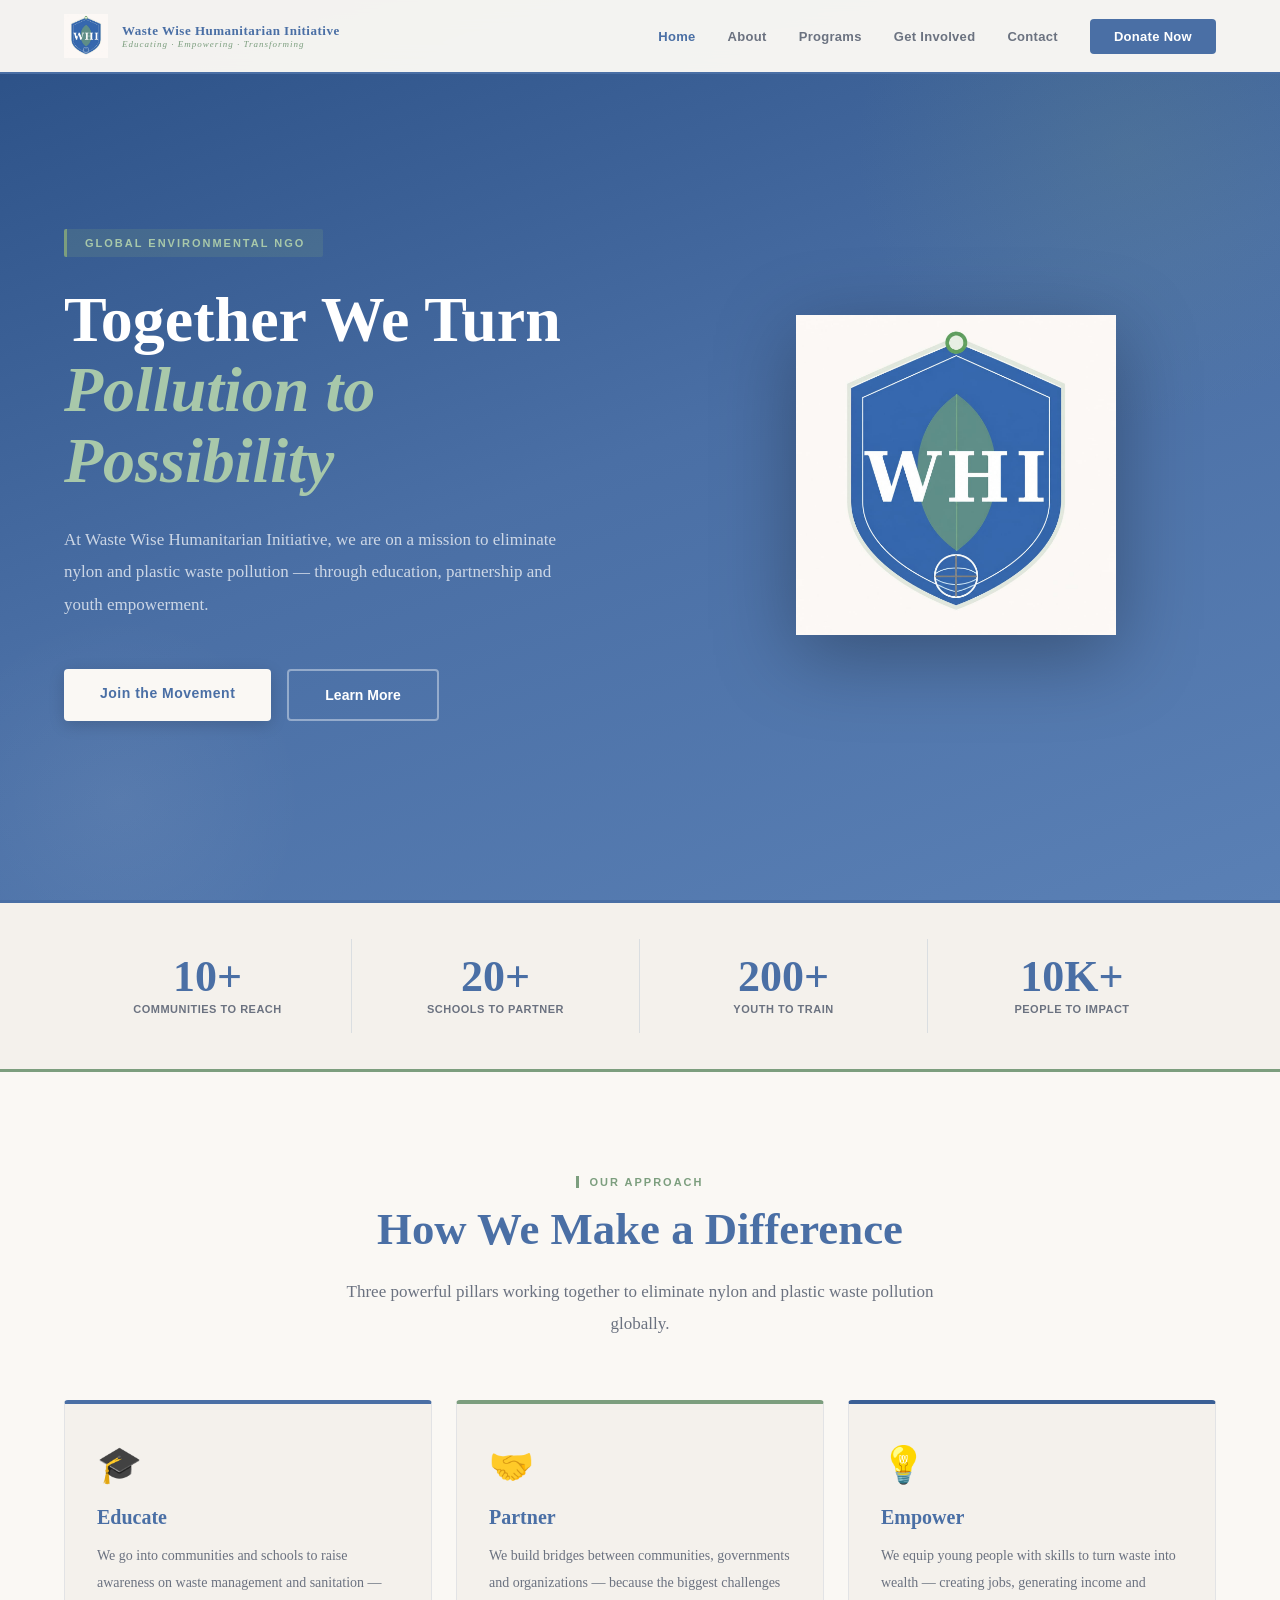
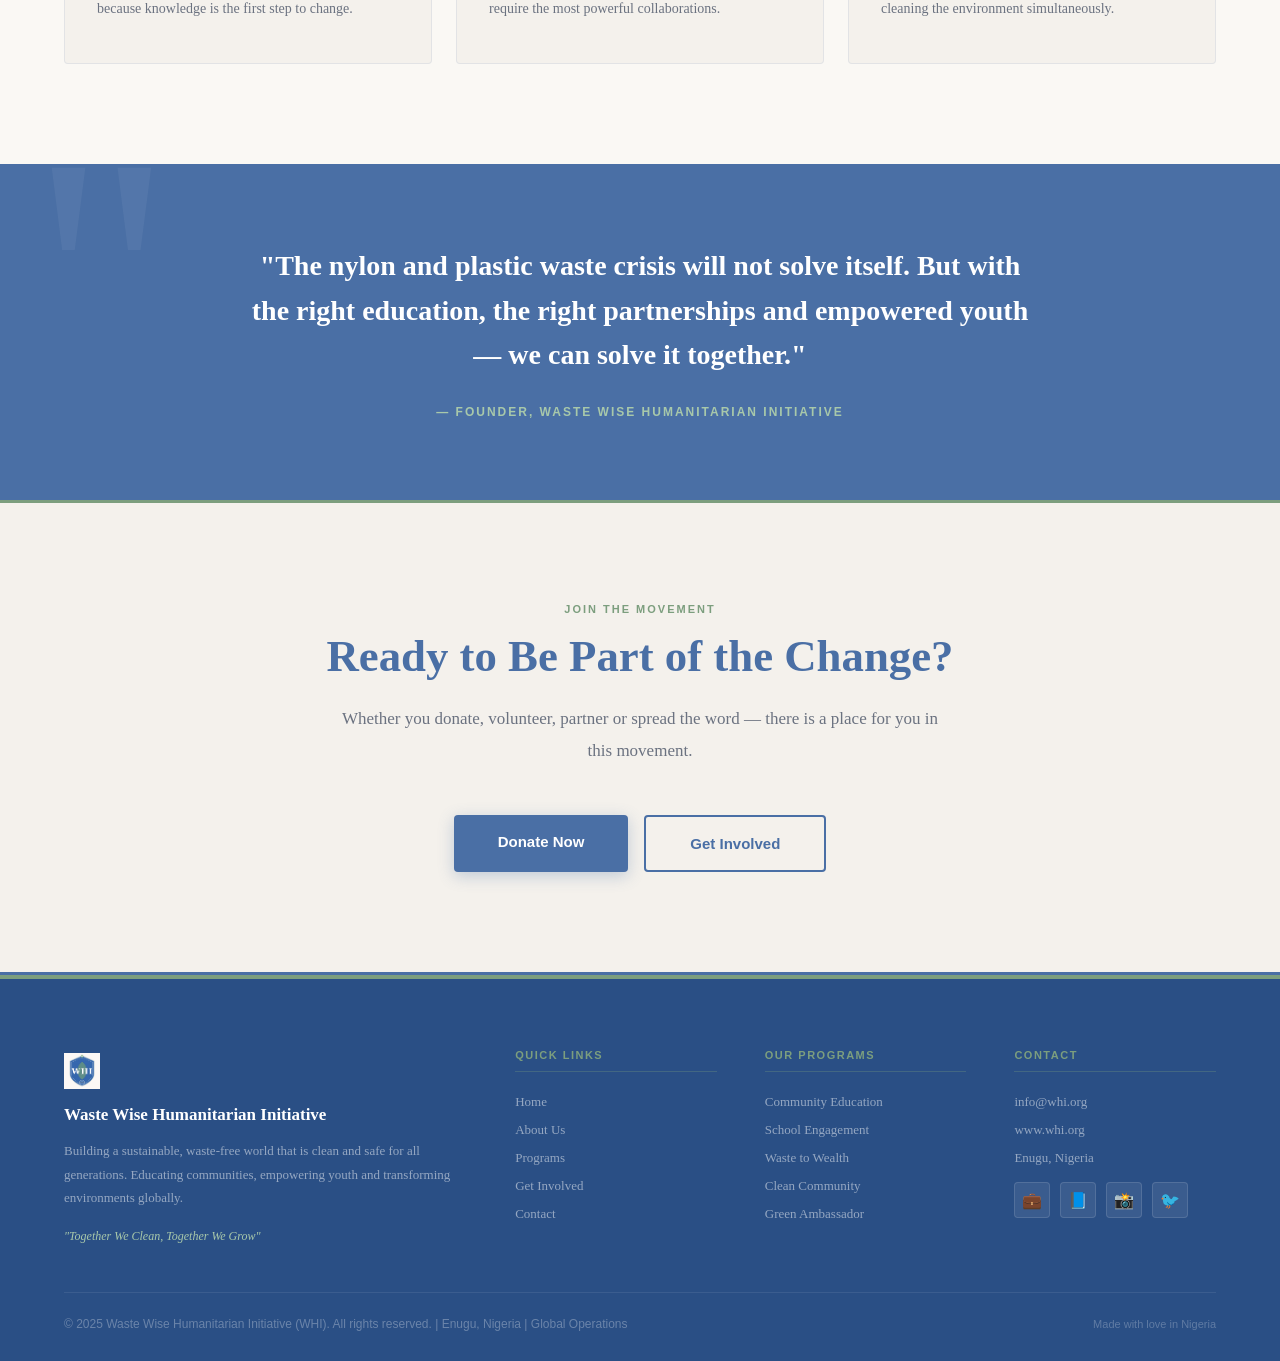
==== index.html @ f002d13f "first commit" ====
<!DOCTYPE html>
<html lang="en">
<head>
  <meta charset="UTF-8"/>
  <meta name="viewport" content="width=device-width, initial-scale=1.0"/>
  <meta name="description" content="Waste Wise Humanitarian Initiative (WHI) — Educating, empowering and transforming communities to eliminate nylon and plastic waste pollution globally."/>
  <title>Waste Wise Humanitarian Initiative (WHI)</title>
  <link rel="stylesheet" href="css/styles.css"/>
</head>
<body>

<!-- NAVIGATION -->
<nav>
  <a href="#" class="nav-logo" data-page="home">
    <img src="assets/images/logo.jpeg" alt="WHI Logo"/>
    <div class="nav-logo-text">
      <span class="nav-logo-name">Waste Wise Humanitarian Initiative</span>
      <span class="nav-logo-motto">Educating · Empowering · Transforming</span>
    </div>
  </a>

  <button class="nav-toggle" aria-label="Toggle navigation menu">
    <span></span>
    <span></span>
    <span></span>
  </button>

  <ul class="nav-links">
    <li><a href="#" data-page="home" class="active">Home</a></li>
    <li><a href="#" data-page="about">About</a></li>
    <li><a href="#" data-page="programs">Programs</a></li>
    <li><a href="#" data-page="get-involved">Get Involved</a></li>
    <li><a href="#" data-page="contact">Contact</a></li>
    <li><a href="#" data-page="donate" class="nav-donate">Donate Now</a></li>
  </ul>
</nav>

<!-- HOME -->
<div id="home" class="page-section active">

  <section class="hero">
    <div class="hero-content">
      <div class="hero-tag">Global Environmental NGO</div>
      <h1>Together We Turn <em>Pollution to Possibility</em></h1>
      <p class="hero-sub">At Waste Wise Humanitarian Initiative, we are on a mission to eliminate nylon and plastic waste pollution — through education, partnership and youth empowerment.</p>
      <div class="hero-buttons">
        <a href="#" class="btn-primary" data-page="get-involved">Join the Movement</a>
        <a href="#" class="btn-outline" data-page="about">Learn More</a>
      </div>
    </div>

    <div class="hero-visual">
      <img src="assets/images/logo.jpeg" alt="WHI Shield Logo" class="hero-logo"/>
    </div>
  </section>

  <div class="stats-strip">
    <div class="stat-item fade-in">
      <span class="stat-num" data-target="10" data-suffix="+">0+</span>
      <span class="stat-label">Communities to Reach</span>
    </div>
    <div class="stat-item fade-in">
      <span class="stat-num" data-target="20" data-suffix="+">0+</span>
      <span class="stat-label">Schools to Partner</span>
    </div>
    <div class="stat-item fade-in">
      <span class="stat-num" data-target="200" data-suffix="+">0+</span>
      <span class="stat-label">Youth to Train</span>
    </div>
    <div class="stat-item fade-in">
      <span class="stat-num" data-target="10" data-suffix="K+">0K+</span>
      <span class="stat-label">People to Impact</span>
    </div>
  </div>

  <section class="section section-warm">
    <div class="section-header">
      <span class="section-tag">Our Approach</span>
      <h2 class="section-title">How We Make a Difference</h2>
      <p class="section-sub center">Three powerful pillars working together to eliminate nylon and plastic waste pollution globally.</p>
    </div>
    <div class="pillars-grid">
      <div class="pillar-card fade-in">
        <span class="pillar-icon">🎓</span>
        <div class="pillar-title">Educate</div>
        <p class="pillar-desc">We go into communities and schools to raise awareness on waste management and sanitation — because knowledge is the first step to change.</p>
      </div>
      <div class="pillar-card fade-in">
        <span class="pillar-icon">🤝</span>
        <div class="pillar-title">Partner</div>
        <p class="pillar-desc">We build bridges between communities, governments and organizations — because the biggest challenges require the most powerful collaborations.</p>
      </div>
      <div class="pillar-card fade-in">
        <span class="pillar-icon">💡</span>
        <div class="pillar-title">Empower</div>
        <p class="pillar-desc">We equip young people with skills to turn waste into wealth — creating jobs, generating income and cleaning the environment simultaneously.</p>
      </div>
    </div>
  </section>

  <div class="quote-section">
    <p class="quote-text">"The nylon and plastic waste crisis will not solve itself. But with the right education, the right partnerships and empowered youth — we can solve it together."</p>
    <span class="quote-author">— Founder, Waste Wise Humanitarian Initiative</span>
  </div>

  <div class="cta-section">
    <span class="section-tag" style="display:block; text-align:center; border:none; padding:0; margin-bottom:16px;">Join the Movement</span>
    <h2 class="section-title" style="text-align:center; margin-bottom:20px;">Ready to Be Part of the Change?</h2>
    <p class="section-sub center" style="margin-bottom:48px;">Whether you donate, volunteer, partner or spread the word — there is a place for you in this movement.</p>
    <div class="cta-buttons">
      <a href="#" class="btn-cta-primary" data-page="donate">Donate Now</a>
      <a href="#" class="btn-cta-outline" data-page="get-involved">Get Involved</a>
    </div>
  </div>
</div>

<!-- ABOUT -->
<div id="about" class="page-section">
  <div class="inner-hero">
    <span class="section-tag light">Who We Are</span>
    <h1>We Are WHI —<br><span>On a Mission</span></h1>
    <p>Born in Enugu, Nigeria with a global vision — we exist to turn the tide on nylon and plastic waste pollution, one community at a time.</p>
  </div>

  <section class="section section-warm">
    <div class="about-grid">
      <div>
        <span class="section-tag">Our Story</span>
        <h2 class="section-title" style="font-size:clamp(26px,3vw,38px);">How It All Began</h2>
        <p class="about-text">We looked around and saw a crisis hiding in plain sight — nylon bags in gutters, plastic bottles in rivers, waste choking communities that deserved better.</p>
        <p class="about-text">We asked ourselves: <em>What if we stopped waiting for someone else to fix this?</em></p>
        <p class="about-text">And so WHI was born — with one belief: <strong>Pollution is not the end of the story. It is the beginning of possibility.</strong></p>
      </div>
      <div>
        <div class="about-image fade-in">
          <img src="assets/images/branding.jpeg" alt="WHI branding — Pollution to Possibility"/>
        </div>
      </div>
    </div>
  </section>

  <section class="section section-mid">
    <div class="about-grid">
      <div>
        <div class="about-card fade-in">
          <h3>Our Vision</h3>
          <p>"Building a sustainable, waste-free world that is clean and safe for all generations, in alignment with the global green initiative."</p>
        </div>
        <div class="about-card blue fade-in">
          <h3>Our Mission</h3>
          <p>"To partner with governments, organizations, schools and communities in waste management; to educate society on the importance of sanitation; and to empower youths through the waste-to-wealth initiative for a better tomorrow."</p>
        </div>
      </div>
      <div>
        <span class="section-tag">Our Objectives</span>
        <h2 class="section-title" style="font-size:clamp(26px,3vw,38px); margin-bottom:32px;">What We Aim to Achieve</h2>
        <ol class="objectives-list">
          <li class="fade-in">
            <span class="objective-num">1</span>
            <span class="objective-text"><strong>To raise awareness</strong> on the dangers of nylon and plastic waste pollution globally.</span>
          </li>
          <li class="fade-in">
            <span class="objective-num sage">2</span>
            <span class="objective-text"><strong>To educate communities, schools and organizations</strong> on proper waste management and improved sanitation practices.</span>
          </li>
          <li class="fade-in">
            <span class="objective-num">3</span>
            <span class="objective-text"><strong>To partner with governments and institutions</strong> in developing and implementing waste management policies.</span>
          </li>
          <li class="fade-in">
            <span class="objective-num sage">4</span>
            <span class="objective-text"><strong>To empower youth</strong> through waste-to-wealth initiatives that generate economic opportunities.</span>
          </li>
          <li class="fade-in">
            <span class="objective-num">5</span>
            <span class="objective-text"><strong>To promote a culture of environmental responsibility</strong> across all demographics.</span>
          </li>
          <li class="fade-in">
            <span class="objective-num sage">6</span>
            <span class="objective-text"><strong>To contribute to the United Nations SDGs</strong>, particularly SDG 11 (Sustainable Cities) and SDG 13 (Climate Action).</span>
          </li>
        </ol>
      </div>
    </div>
  </section>

  <section class="section section-warm">
    <div class="section-header">
      <span class="section-tag">Our Values</span>
      <h2 class="section-title">What We Stand For</h2>
    </div>
    <div class="values-grid">
      <div class="value-card fade-in"><span class="value-icon">❤️</span><div class="value-title">Integrity</div><div class="value-desc">We do what we say and say what we do — always.</div></div>
      <div class="value-card fade-in"><span class="value-icon">🌍</span><div class="value-title">Community</div><div class="value-desc">Every decision we make puts people first.</div></div>
      <div class="value-card fade-in"><span class="value-icon">💪</span><div class="value-title">Empowerment</div><div class="value-desc">We believe in the power of every individual to create change.</div></div>
      <div class="value-card fade-in"><span class="value-icon">💡</span><div class="value-title">Innovation</div><div class="value-desc">We find creative, sustainable solutions to complex problems.</div></div>
      <div class="value-card fade-in"><span class="value-icon">🤝</span><div class="value-title">Collaboration</div><div class="value-desc">We know that together, we go further.</div></div>
      <div class="value-card fade-in"><span class="value-icon">🌱</span><div class="value-title">Sustainability</div><div class="value-desc">Everything we do is built to last — for this generation and the next.</div></div>
    </div>
  </section>
</div>

<!-- PROGRAMS -->
<div id="programs" class="page-section">
  <div class="inner-hero">
    <span class="section-tag light">What We Do</span>
    <h1>Programs That<br><span>Create Real Change</span></h1>
    <p>Six programs designed to create lasting environmental change — meeting communities where they are and young people where they dream.</p>
  </div>

  <section class="section section-warm">
    <div class="programs-grid">
      <div class="program-card fade-in">
        <span class="program-icon">📢</span>
        <div class="program-title">Community Education &amp; Awareness</div>
        <p class="program-desc">We take waste management education directly into communities through workshops, seminars and outreach. When communities understand the problem, they become the solution.</p>
      </div>
      <div class="program-card fade-in">
        <span class="program-icon">🏫</span>
        <div class="program-title">School Engagement Program</div>
        <p class="program-desc">We bring environmental education into classrooms — making it interactive and inspiring for students of all ages. Today's students are tomorrow's environmental champions.</p>
      </div>
      <div class="program-card fade-in">
        <span class="program-icon">♻️</span>
        <div class="program-title">Waste-to-Wealth Initiative</div>
        <p class="program-desc">We train young people to convert nylon and plastic waste into sellable products — turning environmental pollution into economic empowerment and real jobs.</p>
      </div>
      <div class="program-card fade-in">
        <span class="program-icon">🧹</span>
        <div class="program-title">Clean Community Campaign</div>
        <p class="program-desc">Our hands-on clean-up exercises physically remove nylon and plastic waste from communities and waterways — inspiring pride and building unity.</p>
      </div>
      <div class="program-card fade-in">
        <span class="program-icon">🏛️</span>
        <div class="program-title">Government &amp; Institutional Partnership</div>
        <p class="program-desc">We engage governments and institutions to advocate for stronger waste management policies and collaborate on community-level environmental projects.</p>
      </div>
      <div class="program-card fade-in">
        <span class="program-icon">🌿</span>
        <div class="program-title">Green Ambassador Program</div>
        <p class="program-desc">We train passionate young people as environmental advocates in their communities — giving them the platform, tools and confidence to lead and inspire peers.</p>
      </div>
    </div>
  </section>

  <div class="cta-section">
    <span class="section-tag" style="display:block; text-align:center; border:none; padding:0; margin-bottom:16px;">Partner With Us</span>
    <h2 class="section-title" style="text-align:center; margin-bottom:20px;">Want to Be Part of Our Programs?</h2>
    <p class="section-sub center" style="margin-bottom:48px;">Whether you are a school, government, organization or individual — we want to hear from you.</p>
    <div class="cta-buttons">
      <a href="#" class="btn-cta-primary" data-page="contact">Contact Us Now</a>
      <a href="#" class="btn-cta-outline" data-page="get-involved">Get Involved</a>
    </div>
  </div>
</div>

<!-- GET INVOLVED -->
<div id="get-involved" class="page-section">
  <div class="inner-hero">
    <span class="section-tag light">Take Action</span>
    <h1>There Is a Place<br><span>For You Here</span></h1>
    <p>You don't have to be an environmental expert to make a difference. You just have to care — and act.</p>
  </div>

  <section class="section section-warm">
    <div class="section-header">
      <span class="section-tag">How to Help</span>
      <h2 class="section-title">Four Ways to Make an Impact</h2>
    </div>
    <div class="involved-grid">
      <div class="involved-card fade-in">
        <span class="involved-icon">💰</span>
        <div class="involved-title">Donate</div>
        <p class="involved-desc">Your financial contribution goes directly into educating communities, empowering youth and cleaning environments. Every contribution counts.</p>
        <a href="#" class="btn-sm btn-blue" data-page="donate">Donate Now</a>
      </div>
      <div class="involved-card fade-in">
        <span class="involved-icon">🤝</span>
        <div class="involved-title">Partner</div>
        <p class="involved-desc">Are you a government agency, corporate organization or foundation? Let's build something powerful together for maximum impact.</p>
        <a href="#" class="btn-sm btn-sage" data-page="contact">Become a Partner</a>
      </div>
      <div class="involved-card fade-in">
        <span class="involved-icon">🙋</span>
        <div class="involved-title">Volunteer</div>
        <p class="involved-desc">Do you have skills, time or passion to give? Join our growing team of volunteers and help us deliver programs that change lives.</p>
        <a href="#" class="btn-sm btn-blue" data-page="contact">Volunteer With Us</a>
      </div>
      <div class="involved-card fade-in">
        <span class="involved-icon">📢</span>
        <div class="involved-title">Spread the Word</div>
        <p class="involved-desc">Follow us on social media. Share our content. Tell your friends. The most powerful thing you can do is amplify the message.</p>
        <a href="#" class="btn-sm btn-outline-blue">Follow Us</a>
      </div>
    </div>
  </section>
</div>

<!-- DONATE -->
<div id="donate" class="page-section">
  <div class="inner-hero">
    <span class="section-tag light">Give Today</span>
    <h1>Your Gift Changes<br><span>Lives and a Planet</span></h1>
    <p>Every contribution to WHI goes directly into the hands and hearts of communities that need it most. You give. We act. Lives change.</p>
  </div>

  <section class="section section-warm">
    <div class="section-header">
      <span class="section-tag">Your Impact</span>
      <h2 class="section-title">What Your Donation Does</h2>
    </div>
    <div class="donate-grid">
      <div class="donate-card fade-in">
        <span class="donate-amount">$10</span>
        <p class="donate-impact">Provides sanitation education materials for one family</p>
      </div>
      <div class="donate-card fade-in">
        <span class="donate-amount">$50</span>
        <p class="donate-impact">Sponsors one youth for our waste-to-wealth training</p>
      </div>
      <div class="donate-card selected fade-in">
        <span class="donate-amount">$100</span>
        <p class="donate-impact">Funds a community workshop for 20 people</p>
      </div>
      <div class="donate-card fade-in">
        <span class="donate-amount">$500</span>
        <p class="donate-impact">Supports a full school engagement program</p>
      </div>
    </div>

    <div class="donate-custom">
      <label for="custom-amount">Or enter a custom amount ($)</label>
      <input type="number" id="custom-amount" min="1" placeholder="100" value="100"/>
    </div>

    <p class="donate-note">No amount is too small. When you give to WHI, you are investing in cleaner communities, empowered youth and a sustainable future for all generations.</p>

    <div style="text-align:center;">
      <button class="btn-cta-primary" style="font-size:15px; padding:18px 48px;">Donate Now — Every Contribution Counts</button>
    </div>
  </section>
</div>

<!-- CONTACT -->
<div id="contact" class="page-section">
  <div class="inner-hero">
    <span class="section-tag light">Reach Out</span>
    <h1>Let's Talk —<br><span>We're Ready</span></h1>
    <p>Whether you have a question, a partnership proposal, a media inquiry or simply want to say hello — our team is ready.</p>
  </div>

  <section class="section section-warm">
    <div class="contact-grid">
      <div>
        <span class="section-tag">Contact Details</span>
        <h2 class="section-title" style="font-size:clamp(26px,3vw,38px); margin-bottom:40px;">Get In Touch</h2>

        <div class="contact-item">
          <div class="contact-icon">📍</div>
          <div class="contact-detail"><h4>Address</h4><p>Enugu, Nigeria | Global Operations</p></div>
        </div>
        <div class="contact-item">
          <div class="contact-icon">📧</div>
          <div class="contact-detail"><h4>Email</h4><p><a href="mailto:info@whi.org">info@whi.org</a></p></div>
        </div>
        <div class="contact-item">
          <div class="contact-icon">📞</div>
          <div class="contact-detail"><h4>Phone</h4><p>+234 XXX XXX XXXX</p></div>
        </div>
        <div class="contact-item">
          <div class="contact-icon">🌐</div>
          <div class="contact-detail"><h4>Website</h4><p><a href="https://www.whi.org">www.whi.org</a></p></div>
        </div>

        <h4 style="font-size:11px; font-weight:700; color:var(--sage); letter-spacing:1.5px; text-transform:uppercase; margin-bottom:14px; font-family:Arial,sans-serif;">Follow Us</h4>
        <div class="social-links">
          <a href="#" class="social-link" aria-label="LinkedIn">💼</a>
          <a href="#" class="social-link" aria-label="Facebook">📘</a>
          <a href="#" class="social-link" aria-label="Instagram">📸</a>
          <a href="#" class="social-link" aria-label="Twitter">🐦</a>
        </div>
      </div>

      <form class="contact-form" id="contact-form">
        <h3>Send Us a Message</h3>
        <div class="form-row">
          <div class="form-group">
            <label for="name">Full Name</label>
            <input type="text" id="name" name="name" placeholder="Your full name" required/>
          </div>
          <div class="form-group">
            <label for="email">Email Address</label>
            <input type="email" id="email" name="email" placeholder="your@email.com" required/>
          </div>
        </div>
        <div class="form-row">
          <div class="form-group">
            <label for="phone">Phone Number</label>
            <input type="tel" id="phone" name="phone" placeholder="+234..."/>
          </div>
          <div class="form-group">
            <label for="organization">Organization</label>
            <input type="text" id="organization" name="organization" placeholder="Optional"/>
          </div>
        </div>
        <div class="form-group">
          <label for="subject">Subject</label>
          <select id="subject" name="subject" required>
            <option value="">How can we help?</option>
            <option value="partnership">Partnership Inquiry</option>
            <option value="volunteer">Volunteer Application</option>
            <option value="donation">Donation Question</option>
            <option value="media">Media Inquiry</option>
            <option value="general">General Question</option>
          </select>
        </div>
        <div class="form-group">
          <label for="message">Message</label>
          <textarea id="message" name="message" placeholder="Tell us more..." required></textarea>
        </div>
        <button type="submit" class="btn-submit">Send Message</button>
        <div class="form-success">Thank you! Your message has been sent. We'll be in touch soon.</div>
      </form>
    </div>
  </section>
</div>

<!-- FOOTER -->
<footer>
  <div class="footer-grid">
    <div class="footer-brand">
      <img src="assets/images/logo.jpeg" alt="WHI Logo"/>
      <h3>Waste Wise Humanitarian Initiative</h3>
      <p>Building a sustainable, waste-free world that is clean and safe for all generations. Educating communities, empowering youth and transforming environments globally.</p>
      <span class="footer-tagline">"Together We Clean, Together We Grow"</span>
    </div>
    <div class="footer-col">
      <h4>Quick Links</h4>
      <ul>
        <li><a data-page="home">Home</a></li>
        <li><a data-page="about">About Us</a></li>
        <li><a data-page="programs">Programs</a></li>
        <li><a data-page="get-involved">Get Involved</a></li>
        <li><a data-page="contact">Contact</a></li>
      </ul>
    </div>
    <div class="footer-col">
      <h4>Our Programs</h4>
      <ul>
        <li><a data-page="programs">Community Education</a></li>
        <li><a data-page="programs">School Engagement</a></li>
        <li><a data-page="programs">Waste to Wealth</a></li>
        <li><a data-page="programs">Clean Community</a></li>
        <li><a data-page="programs">Green Ambassador</a></li>
      </ul>
    </div>
    <div class="footer-col">
      <h4>Contact</h4>
      <ul>
        <li><a href="mailto:info@whi.org">info@whi.org</a></li>
        <li><a href="https://www.whi.org">www.whi.org</a></li>
        <li><a>Enugu, Nigeria</a></li>
      </ul>
      <div class="social-links" style="margin-top:16px;">
        <a href="#" class="social-link" aria-label="LinkedIn">💼</a>
        <a href="#" class="social-link" aria-label="Facebook">📘</a>
        <a href="#" class="social-link" aria-label="Instagram">📸</a>
        <a href="#" class="social-link" aria-label="Twitter">🐦</a>
      </div>
    </div>
  </div>
  <div class="footer-bottom">
    <p>&copy; 2025 Waste Wise Humanitarian Initiative (WHI). All rights reserved. | Enugu, Nigeria | Global Operations</p>
    <p style="font-size:11px; color:rgba(255,255,255,0.25);">Made with love in Nigeria</p>
  </div>
</footer>

<script src="js/main.js"></script>
</body>
</html>
---- css/styles.css ----
:root {
  --blue: #4A6FA5;
  --blue-dark: #3A5F95;
  --blue-deep: #2A4F85;
  --sage: #7C9E7E;
  --sage-dark: #5C7E5E;
  --sage-light: #A8C8AA;
  --warm: #FAF8F4;
  --warm-mid: #F4F1EC;
  --text: #2C2C2C;
  --grey: #6B7280;
  --white: #FFFFFF;
}

* {
  margin: 0;
  padding: 0;
  box-sizing: border-box;
}

html {
  scroll-behavior: smooth;
}

body {
  font-family: Georgia, serif;
  background: var(--warm);
  color: var(--text);
  overflow-x: hidden;
}

img {
  max-width: 100%;
  height: auto;
  display: block;
}

a {
  color: inherit;
}

/* ── NAVIGATION ── */
nav {
  position: fixed;
  top: 0;
  left: 0;
  right: 0;
  z-index: 1000;
  background: rgba(250, 248, 244, 0.97);
  backdrop-filter: blur(12px);
  border-bottom: 2px solid var(--blue);
  padding: 0 5%;
  display: flex;
  align-items: center;
  justify-content: space-between;
  height: 74px;
}

.nav-logo {
  display: flex;
  align-items: center;
  gap: 14px;
  text-decoration: none;
}

.nav-logo img {
  width: 44px;
  height: 52px;
  object-fit: contain;
}

.nav-logo-text {
  display: flex;
  flex-direction: column;
}

.nav-logo-name {
  font-size: 13px;
  font-weight: 700;
  color: var(--blue);
  letter-spacing: 0.5px;
}

.nav-logo-motto {
  font-size: 9px;
  color: var(--sage);
  letter-spacing: 1px;
  font-style: italic;
}

.nav-links {
  display: flex;
  align-items: center;
  gap: 32px;
  list-style: none;
}

.nav-links a {
  text-decoration: none;
  font-size: 13px;
  font-weight: 600;
  color: var(--grey);
  transition: color 0.3s;
  font-family: Arial, sans-serif;
  letter-spacing: 0.3px;
}

.nav-links a:hover,
.nav-links a.active {
  color: var(--blue);
}

.nav-donate {
  background: var(--blue) !important;
  color: white !important;
  padding: 10px 24px !important;
  border-radius: 4px;
  font-weight: 700 !important;
  transition: all 0.3s;
}

.nav-donate:hover {
  background: var(--blue-dark) !important;
  transform: translateY(-1px);
  box-shadow: 0 4px 16px rgba(74, 111, 165, 0.3);
}

.nav-toggle {
  display: none;
  flex-direction: column;
  gap: 5px;
  background: none;
  border: none;
  cursor: pointer;
  padding: 8px;
}

.nav-toggle span {
  display: block;
  width: 24px;
  height: 2px;
  background: var(--blue);
  transition: all 0.3s;
}

.nav-toggle.open span:nth-child(1) {
  transform: rotate(45deg) translate(5px, 5px);
}

.nav-toggle.open span:nth-child(2) {
  opacity: 0;
}

.nav-toggle.open span:nth-child(3) {
  transform: rotate(-45deg) translate(5px, -5px);
}

/* ── HERO ── */
.hero {
  min-height: 100vh;
  background: linear-gradient(160deg, var(--blue-deep) 0%, var(--blue) 50%, #5A80B5 100%);
  padding: 130px 5% 80px;
  display: grid;
  grid-template-columns: 1.1fr 1fr;
  align-items: center;
  gap: 60px;
  position: relative;
  overflow: hidden;
}

.hero::before {
  content: '';
  position: absolute;
  top: -150px;
  right: -150px;
  width: 600px;
  height: 600px;
  background: radial-gradient(circle, rgba(124, 158, 126, 0.15) 0%, transparent 65%);
  border-radius: 50%;
}

.hero::after {
  content: '';
  position: absolute;
  bottom: -100px;
  left: -80px;
  width: 400px;
  height: 400px;
  background: radial-gradient(circle, rgba(250, 248, 244, 0.06) 0%, transparent 65%);
  border-radius: 50%;
}

.hero-content {
  position: relative;
  z-index: 1;
}

.hero-tag {
  display: inline-flex;
  align-items: center;
  gap: 8px;
  background: rgba(124, 158, 126, 0.2);
  color: var(--sage-light);
  padding: 8px 18px;
  border-radius: 2px;
  font-size: 11px;
  font-weight: 700;
  letter-spacing: 2px;
  margin-bottom: 28px;
  border-left: 3px solid var(--sage);
  text-transform: uppercase;
  font-family: Arial, sans-serif;
}

.hero h1 {
  font-size: clamp(38px, 5vw, 64px);
  font-weight: 700;
  line-height: 1.1;
  color: white;
  margin-bottom: 28px;
}

.hero h1 em {
  font-style: italic;
  color: var(--sage-light);
  display: block;
}

.hero-sub {
  font-size: 17px;
  line-height: 1.9;
  color: rgba(255, 255, 255, 0.72);
  margin-bottom: 48px;
  max-width: 520px;
}

.hero-buttons {
  display: flex;
  gap: 16px;
  flex-wrap: wrap;
}

.btn-primary {
  background: var(--warm);
  color: var(--blue);
  padding: 16px 36px;
  border-radius: 4px;
  text-decoration: none;
  font-weight: 700;
  font-size: 14px;
  letter-spacing: 0.5px;
  transition: all 0.3s;
  font-family: Arial, sans-serif;
  box-shadow: 0 4px 16px rgba(0, 0, 0, 0.15);
  border: none;
  cursor: pointer;
}

.btn-primary:hover {
  background: white;
  transform: translateY(-2px);
  box-shadow: 0 8px 24px rgba(0, 0, 0, 0.2);
}

.btn-outline {
  background: transparent;
  color: white;
  padding: 16px 36px;
  border-radius: 4px;
  text-decoration: none;
  font-weight: 600;
  font-size: 14px;
  border: 2px solid rgba(255, 255, 255, 0.4);
  transition: all 0.3s;
  font-family: Arial, sans-serif;
  cursor: pointer;
}

.btn-outline:hover {
  border-color: white;
  background: rgba(255, 255, 255, 0.1);
  transform: translateY(-2px);
}

.hero-visual {
  display: flex;
  justify-content: center;
  align-items: center;
  position: relative;
  z-index: 1;
}

.hero-logo {
  width: min(320px, 80vw);
  animation: float 6s ease-in-out infinite;
  filter: drop-shadow(0 20px 40px rgba(0, 0, 0, 0.3));
}

@keyframes float {
  0%, 100% { transform: translateY(0); }
  50% { transform: translateY(-18px); }
}

/* ── STATS STRIP ── */
.stats-strip {
  background: var(--warm-mid);
  border-top: 3px solid var(--blue);
  border-bottom: 3px solid var(--sage);
  padding: 36px 5%;
  display: grid;
  grid-template-columns: repeat(4, 1fr);
  gap: 0;
}

.stat-item {
  text-align: center;
  padding: 16px;
  border-right: 1px solid rgba(74, 111, 165, 0.15);
}

.stat-item:last-child {
  border-right: none;
}

.stat-num {
  font-size: 44px;
  font-weight: 700;
  color: var(--blue);
  display: block;
  line-height: 1;
}

.stat-label {
  font-size: 11px;
  color: var(--grey);
  margin-top: 6px;
  font-weight: 600;
  letter-spacing: 0.5px;
  font-family: Arial, sans-serif;
  text-transform: uppercase;
}

/* ── SECTIONS ── */
.section {
  padding: 100px 5%;
}

.section-warm { background: var(--warm); }
.section-mid { background: var(--warm-mid); }

.section-header {
  text-align: center;
  margin-bottom: 60px;
}

.section-header.left {
  text-align: left;
  margin-bottom: 40px;
}

.section-tag {
  display: inline-block;
  font-size: 11px;
  font-weight: 700;
  letter-spacing: 2px;
  text-transform: uppercase;
  color: var(--sage);
  margin-bottom: 16px;
  border-left: 3px solid var(--sage);
  padding-left: 10px;
  font-family: Arial, sans-serif;
}

.section-tag.blue {
  color: var(--blue);
  border-color: var(--blue);
}

.section-tag.light {
  color: var(--sage-light);
  border-color: var(--sage-light);
}

.section-title {
  font-size: clamp(30px, 3.5vw, 46px);
  font-weight: 700;
  line-height: 1.15;
  margin-bottom: 20px;
  color: var(--blue);
}

.section-title.white { color: white; }

.section-sub {
  font-size: 17px;
  line-height: 1.9;
  color: var(--grey);
  max-width: 600px;
}

.section-sub.center {
  margin: 0 auto;
}

.section-sub.white { color: rgba(255, 255, 255, 0.75); }

/* ── PILLARS ── */
.pillars-grid {
  display: grid;
  grid-template-columns: repeat(3, 1fr);
  gap: 24px;
}

.pillar-card {
  background: var(--warm-mid);
  border: 1px solid rgba(74, 111, 165, 0.1);
  padding: 40px 32px;
  border-radius: 4px;
  transition: all 0.3s;
  border-top: 4px solid var(--blue);
}

.pillar-card:nth-child(2) { border-top-color: var(--sage); }
.pillar-card:nth-child(3) { border-top-color: var(--blue-dark); }

.pillar-card:hover {
  transform: translateY(-6px);
  box-shadow: 0 16px 40px rgba(74, 111, 165, 0.15);
}

.pillar-icon {
  font-size: 36px;
  margin-bottom: 20px;
  display: block;
}

.pillar-title {
  font-size: 20px;
  font-weight: 700;
  color: var(--blue);
  margin-bottom: 14px;
}

.pillar-desc {
  font-size: 14px;
  line-height: 1.9;
  color: var(--grey);
}

/* ── PROGRAMS ── */
.programs-grid {
  display: grid;
  grid-template-columns: repeat(3, 1fr);
  gap: 20px;
}

.program-card {
  background: var(--warm);
  border: 1px solid rgba(74, 111, 165, 0.12);
  padding: 32px 24px;
  border-radius: 4px;
  transition: all 0.3s;
  border-left: 4px solid var(--blue);
}

.program-card:nth-child(even) { border-left-color: var(--sage); }

.program-card:hover {
  transform: translateY(-4px);
  box-shadow: 0 12px 30px rgba(74, 111, 165, 0.12);
}

.program-icon {
  font-size: 28px;
  margin-bottom: 16px;
  display: block;
}

.program-title {
  font-size: 15px;
  font-weight: 700;
  color: var(--blue);
  margin-bottom: 10px;
  line-height: 1.3;
}

.program-desc {
  font-size: 13px;
  line-height: 1.8;
  color: var(--grey);
}

/* ── ABOUT ── */
.about-grid {
  display: grid;
  grid-template-columns: 1fr 1fr;
  gap: 80px;
  align-items: center;
}

.about-text {
  font-size: 16px;
  line-height: 1.9;
  color: var(--grey);
  margin-bottom: 20px;
}

.about-text em {
  color: var(--blue);
}

.about-text strong {
  color: var(--blue);
}

.about-image {
  border-radius: 4px;
  overflow: hidden;
  box-shadow: 0 16px 40px rgba(74, 111, 165, 0.15);
  border: 3px solid var(--sage);
}

.about-card {
  border-left: 4px solid var(--sage);
  padding: 28px;
  background: var(--warm);
  margin-bottom: 20px;
  border-radius: 0 4px 4px 0;
  box-shadow: 0 4px 16px rgba(0, 0, 0, 0.05);
}

.about-card.blue { border-left-color: var(--blue); }

.about-card h3 {
  font-size: 13px;
  font-weight: 700;
  color: var(--sage);
  text-transform: uppercase;
  letter-spacing: 1.5px;
  margin-bottom: 10px;
  font-family: Arial, sans-serif;
}

.about-card.blue h3 { color: var(--blue); }

.about-card p {
  font-size: 14px;
  line-height: 1.9;
  color: var(--grey);
  font-style: italic;
}

/* Objectives */
.objectives-list {
  max-width: 800px;
  margin: 0 auto;
  list-style: none;
}

.objectives-list li {
  display: flex;
  gap: 20px;
  align-items: flex-start;
  padding: 24px 0;
  border-bottom: 1px solid rgba(74, 111, 165, 0.1);
}

.objectives-list li:last-child {
  border-bottom: none;
}

.objective-num {
  flex-shrink: 0;
  width: 40px;
  height: 40px;
  background: var(--blue);
  color: white;
  border-radius: 4px;
  display: flex;
  align-items: center;
  justify-content: center;
  font-weight: 700;
  font-family: Arial, sans-serif;
  font-size: 14px;
}

.objective-num.sage { background: var(--sage); }

.objective-text {
  font-size: 15px;
  line-height: 1.8;
  color: var(--grey);
  padding-top: 8px;
}

.objective-text strong {
  color: var(--blue);
}

/* Values */
.values-grid {
  display: grid;
  grid-template-columns: repeat(3, 1fr);
  gap: 16px;
  max-width: 900px;
  margin: 0 auto;
}

.value-card {
  background: var(--warm);
  padding: 24px 20px;
  border-radius: 4px;
  border: 1px solid rgba(74, 111, 165, 0.1);
  transition: all 0.3s;
}

.value-card:hover {
  border-color: var(--sage);
  transform: translateY(-3px);
  box-shadow: 0 8px 20px rgba(0, 0, 0, 0.06);
}

.value-icon {
  font-size: 26px;
  margin-bottom: 10px;
  display: block;
}

.value-title {
  font-size: 13px;
  font-weight: 700;
  color: var(--blue);
  margin-bottom: 6px;
  font-family: Arial, sans-serif;
  text-transform: uppercase;
  letter-spacing: 0.5px;
}

.value-desc {
  font-size: 12px;
  color: var(--grey);
  line-height: 1.6;
}

/* ── GET INVOLVED ── */
.involved-grid {
  display: grid;
  grid-template-columns: repeat(4, 1fr);
  gap: 20px;
}

.involved-card {
  background: var(--warm);
  border-radius: 4px;
  padding: 36px 24px;
  text-align: center;
  border: 1px solid rgba(74, 111, 165, 0.1);
  border-top: 4px solid var(--blue);
  transition: all 0.3s;
  box-shadow: 0 4px 12px rgba(0, 0, 0, 0.04);
}

.involved-card:nth-child(even) { border-top-color: var(--sage); }

.involved-card:hover {
  transform: translateY(-4px);
  box-shadow: 0 12px 28px rgba(74, 111, 165, 0.12);
}

.involved-icon {
  font-size: 36px;
  margin-bottom: 16px;
  display: block;
}

.involved-title {
  font-size: 18px;
  font-weight: 700;
  color: var(--blue);
  margin-bottom: 10px;
}

.involved-desc {
  font-size: 13px;
  line-height: 1.7;
  color: var(--grey);
  margin-bottom: 24px;
}

.btn-sm {
  display: inline-block;
  padding: 10px 24px;
  border-radius: 4px;
  font-size: 13px;
  font-weight: 700;
  text-decoration: none;
  transition: all 0.3s;
  font-family: Arial, sans-serif;
  border: none;
  cursor: pointer;
}

.btn-blue { background: var(--blue); color: white; }
.btn-blue:hover { background: var(--blue-dark); transform: translateY(-2px); }
.btn-sage { background: var(--sage); color: white; }
.btn-sage:hover { background: var(--sage-dark); transform: translateY(-2px); }
.btn-outline-blue {
  background: transparent;
  color: var(--blue);
  border: 2px solid var(--blue);
}
.btn-outline-blue:hover {
  background: var(--blue);
  color: white;
  transform: translateY(-2px);
}

/* ── QUOTE ── */
.quote-section {
  background: var(--blue);
  padding: 80px 5%;
  text-align: center;
  position: relative;
  overflow: hidden;
}

.quote-section::before {
  content: '"';
  position: absolute;
  top: -60px;
  left: 30px;
  font-size: 350px;
  color: rgba(255, 255, 255, 0.05);
  font-family: Georgia, serif;
  line-height: 1;
}

.quote-text {
  font-size: clamp(18px, 2.5vw, 28px);
  font-weight: 700;
  color: white;
  max-width: 780px;
  margin: 0 auto 24px;
  line-height: 1.6;
  position: relative;
  z-index: 1;
}

.quote-author {
  font-size: 12px;
  color: var(--sage-light);
  font-weight: 700;
  letter-spacing: 2px;
  text-transform: uppercase;
  font-family: Arial, sans-serif;
  position: relative;
  z-index: 1;
}

/* ── CTA ── */
.cta-section {
  background: var(--warm-mid);
  padding: 100px 5%;
  text-align: center;
  border-top: 3px solid var(--sage);
  border-bottom: 3px solid var(--blue);
}

.cta-buttons {
  display: flex;
  gap: 16px;
  justify-content: center;
  flex-wrap: wrap;
}

.btn-cta-primary {
  background: var(--blue);
  color: white;
  padding: 18px 44px;
  border-radius: 4px;
  text-decoration: none;
  font-weight: 700;
  font-size: 15px;
  transition: all 0.3s;
  font-family: Arial, sans-serif;
  box-shadow: 0 4px 16px rgba(74, 111, 165, 0.3);
  border: none;
  cursor: pointer;
}

.btn-cta-primary:hover {
  background: var(--blue-dark);
  transform: translateY(-2px);
  box-shadow: 0 8px 24px rgba(74, 111, 165, 0.4);
}

.btn-cta-outline {
  background: transparent;
  color: var(--blue);
  padding: 18px 44px;
  border-radius: 4px;
  text-decoration: none;
  font-weight: 700;
  font-size: 15px;
  border: 2px solid var(--blue);
  transition: all 0.3s;
  font-family: Arial, sans-serif;
  cursor: pointer;
}

.btn-cta-outline:hover {
  background: var(--blue);
  color: white;
  transform: translateY(-2px);
}

/* ── DONATE ── */
.donate-grid {
  display: grid;
  grid-template-columns: repeat(4, 1fr);
  gap: 16px;
  margin-bottom: 60px;
}

.donate-card {
  background: var(--warm);
  border-radius: 4px;
  padding: 40px 20px;
  text-align: center;
  cursor: pointer;
  transition: all 0.3s;
  border: 2px solid rgba(74, 111, 165, 0.12);
  border-top: 4px solid var(--blue);
}

.donate-card:hover,
.donate-card.selected {
  border-color: var(--blue);
  transform: translateY(-4px);
  box-shadow: 0 12px 28px rgba(74, 111, 165, 0.15);
}

.donate-amount {
  font-size: 48px;
  font-weight: 700;
  color: var(--blue);
  display: block;
  margin-bottom: 10px;
}

.donate-impact {
  font-size: 12px;
  color: var(--grey);
  line-height: 1.6;
  font-family: Arial, sans-serif;
}

.donate-custom {
  max-width: 500px;
  margin: 0 auto 40px;
}

.donate-custom label {
  display: block;
  font-size: 11px;
  font-weight: 700;
  color: var(--grey);
  text-transform: uppercase;
  letter-spacing: 1px;
  margin-bottom: 8px;
  font-family: Arial, sans-serif;
}

.donate-custom input {
  width: 100%;
  padding: 14px 16px;
  border: 2px solid rgba(74, 111, 165, 0.2);
  border-radius: 4px;
  font-size: 18px;
  font-family: Georgia, serif;
  text-align: center;
  color: var(--blue);
  background: var(--warm);
  outline: none;
  transition: border-color 0.3s;
}

.donate-custom input:focus {
  border-color: var(--blue);
}

.donate-note {
  font-size: 16px;
  line-height: 1.9;
  color: var(--grey);
  margin-bottom: 40px;
  text-align: center;
  max-width: 500px;
  margin-left: auto;
  margin-right: auto;
}

/* ── CONTACT ── */
.contact-grid {
  display: grid;
  grid-template-columns: 1fr 1.2fr;
  gap: 80px;
  align-items: start;
}

.contact-item {
  display: flex;
  align-items: flex-start;
  gap: 16px;
  margin-bottom: 28px;
  padding-bottom: 28px;
  border-bottom: 1px solid rgba(74, 111, 165, 0.08);
}

.contact-item:last-of-type {
  border-bottom: none;
}

.contact-icon {
  width: 44px;
  height: 44px;
  background: var(--warm-mid);
  border: 1.5px solid rgba(74, 111, 165, 0.2);
  border-radius: 4px;
  display: flex;
  align-items: center;
  justify-content: center;
  font-size: 18px;
  flex-shrink: 0;
}

.contact-detail h4 {
  font-size: 11px;
  font-weight: 700;
  color: var(--sage);
  text-transform: uppercase;
  letter-spacing: 1.5px;
  margin-bottom: 4px;
  font-family: Arial, sans-serif;
}

.contact-detail p,
.contact-detail a {
  font-size: 15px;
  color: var(--text);
  text-decoration: none;
}

.contact-detail a:hover {
  color: var(--blue);
}

.contact-form {
  background: var(--warm-mid);
  border-radius: 4px;
  padding: 40px;
  border: 1px solid rgba(74, 111, 165, 0.1);
  border-top: 4px solid var(--blue);
}

.contact-form h3 {
  font-size: 22px;
  font-weight: 700;
  color: var(--blue);
  margin-bottom: 28px;
}

.form-group {
  margin-bottom: 18px;
}

.form-group label {
  display: block;
  font-size: 11px;
  font-weight: 700;
  color: var(--grey);
  text-transform: uppercase;
  letter-spacing: 1px;
  margin-bottom: 6px;
  font-family: Arial, sans-serif;
}

.form-group input,
.form-group textarea,
.form-group select {
  width: 100%;
  padding: 12px 16px;
  border: 1.5px solid rgba(74, 111, 165, 0.2);
  border-radius: 4px;
  font-size: 14px;
  font-family: Georgia, serif;
  color: var(--text);
  background: var(--warm);
  outline: none;
  transition: border-color 0.3s;
}

.form-group input:focus,
.form-group textarea:focus,
.form-group select:focus {
  border-color: var(--blue);
}

.form-group input.error,
.form-group textarea.error {
  border-color: #e53e3e;
}

.form-group textarea {
  height: 120px;
  resize: vertical;
}

.form-row {
  display: grid;
  grid-template-columns: 1fr 1fr;
  gap: 16px;
}

.form-error {
  font-size: 12px;
  color: #e53e3e;
  margin-top: 4px;
  font-family: Arial, sans-serif;
}

.btn-submit {
  width: 100%;
  padding: 16px;
  background: var(--blue);
  color: white;
  border: none;
  border-radius: 4px;
  font-size: 14px;
  font-weight: 700;
  font-family: Arial, sans-serif;
  cursor: pointer;
  transition: all 0.3s;
  letter-spacing: 0.5px;
}

.btn-submit:hover {
  background: var(--blue-dark);
  transform: translateY(-2px);
  box-shadow: 0 6px 16px rgba(74, 111, 165, 0.3);
}

.form-success {
  display: none;
  background: var(--sage);
  color: white;
  padding: 16px;
  border-radius: 4px;
  text-align: center;
  margin-top: 16px;
  font-family: Arial, sans-serif;
  font-size: 14px;
}

.form-success.show {
  display: block;
}

/* ── INNER HERO ── */
.inner-hero {
  padding: 130px 5% 70px;
  background: linear-gradient(160deg, var(--blue-deep) 0%, var(--blue) 100%);
  position: relative;
  overflow: hidden;
  border-bottom: 4px solid var(--sage);
}

.inner-hero::before {
  content: '';
  position: absolute;
  top: -100px;
  right: -100px;
  width: 500px;
  height: 500px;
  background: radial-gradient(circle, rgba(124, 158, 126, 0.12) 0%, transparent 65%);
  border-radius: 50%;
}

.inner-hero h1 {
  font-size: clamp(36px, 4.5vw, 56px);
  font-weight: 700;
  color: white;
  line-height: 1.1;
  margin-bottom: 16px;
  max-width: 700px;
  position: relative;
  z-index: 1;
}

.inner-hero h1 span {
  color: var(--sage-light);
}

.inner-hero p {
  font-size: 17px;
  color: rgba(255, 255, 255, 0.7);
  max-width: 580px;
  line-height: 1.8;
  position: relative;
  z-index: 1;
}

/* ── FOOTER ── */
footer {
  background: var(--blue-deep);
  color: white;
  padding: 70px 5% 30px;
  border-top: 4px solid var(--sage);
}

.footer-grid {
  display: grid;
  grid-template-columns: 2fr 1fr 1fr 1fr;
  gap: 48px;
  margin-bottom: 48px;
}

.footer-brand img {
  width: 36px;
  height: 44px;
  object-fit: contain;
  margin-bottom: 12px;
}

.footer-brand h3 {
  font-size: 17px;
  font-weight: 700;
  margin-bottom: 14px;
  color: white;
}

.footer-brand p {
  font-size: 13px;
  line-height: 1.8;
  color: rgba(255, 255, 255, 0.5);
  margin-bottom: 16px;
}

.footer-tagline {
  font-size: 12px;
  font-style: italic;
  color: var(--sage-light);
}

.footer-col h4 {
  font-size: 11px;
  font-weight: 700;
  letter-spacing: 1.5px;
  text-transform: uppercase;
  color: var(--sage);
  margin-bottom: 20px;
  padding-bottom: 10px;
  border-bottom: 1px solid rgba(124, 158, 126, 0.3);
  font-family: Arial, sans-serif;
}

.footer-col ul {
  list-style: none;
}

.footer-col ul li {
  margin-bottom: 10px;
}

.footer-col ul li a {
  text-decoration: none;
  font-size: 13px;
  color: rgba(255, 255, 255, 0.5);
  transition: color 0.3s;
  cursor: pointer;
}

.footer-col ul li a:hover {
  color: white;
}

.social-links {
  display: flex;
  gap: 10px;
  margin-top: 10px;
}

.social-link {
  width: 36px;
  height: 36px;
  background: rgba(255, 255, 255, 0.08);
  border: 1px solid rgba(255, 255, 255, 0.12);
  border-radius: 4px;
  display: flex;
  align-items: center;
  justify-content: center;
  font-size: 16px;
  text-decoration: none;
  transition: all 0.3s;
}

.social-link:hover {
  background: var(--sage);
  border-color: var(--sage);
  transform: translateY(-2px);
}

.footer-bottom {
  border-top: 1px solid rgba(255, 255, 255, 0.08);
  padding-top: 24px;
  display: flex;
  justify-content: space-between;
  align-items: center;
  flex-wrap: wrap;
  gap: 12px;
}

.footer-bottom p {
  font-size: 12px;
  color: rgba(255, 255, 255, 0.3);
  font-family: Arial, sans-serif;
}

/* ── PAGES ── */
.page-section {
  display: none;
}

.page-section.active {
  display: block;
}

#home {
  display: block;
}

/* ── ANIMATIONS ── */
.fade-in {
  opacity: 0;
  transform: translateY(24px);
  transition: opacity 0.6s ease, transform 0.6s ease;
}

.fade-in.visible {
  opacity: 1;
  transform: translateY(0);
}

/* ── RESPONSIVE ── */
@media (max-width: 1024px) {
  .pillars-grid,
  .programs-grid {
    grid-template-columns: repeat(2, 1fr);
  }

  .involved-grid,
  .donate-grid {
    grid-template-columns: repeat(2, 1fr);
  }

  .footer-grid {
    grid-template-columns: 1fr 1fr;
  }
}

@media (max-width: 768px) {
  .nav-toggle {
    display: flex;
  }

  .nav-links {
    position: fixed;
    top: 74px;
    left: 0;
    right: 0;
    background: rgba(250, 248, 244, 0.98);
    flex-direction: column;
    padding: 24px 5%;
    gap: 0;
    border-bottom: 2px solid var(--blue);
    transform: translateY(-120%);
    opacity: 0;
    transition: all 0.3s ease;
    pointer-events: none;
  }

  .nav-links.open {
    transform: translateY(0);
    opacity: 1;
    pointer-events: all;
  }

  .nav-links li {
    width: 100%;
    border-bottom: 1px solid rgba(74, 111, 165, 0.08);
  }

  .nav-links li:last-child {
    border-bottom: none;
    padding-top: 12px;
  }

  .nav-links a {
    display: block;
    padding: 14px 0;
    font-size: 15px;
  }

  .nav-donate {
    text-align: center;
    display: block !important;
  }

  .nav-logo-name {
    font-size: 11px;
  }

  .hero {
    grid-template-columns: 1fr;
    text-align: center;
    padding-top: 110px;
    gap: 40px;
  }

  .hero-sub {
    margin-left: auto;
    margin-right: auto;
  }

  .hero-buttons {
    justify-content: center;
  }

  .stats-strip {
    grid-template-columns: repeat(2, 1fr);
  }

  .stat-item:nth-child(2) {
    border-right: none;
  }

  .stat-item:nth-child(1),
  .stat-item:nth-child(2) {
    border-bottom: 1px solid rgba(74, 111, 165, 0.15);
  }

  .pillars-grid,
  .programs-grid,
  .values-grid,
  .involved-grid,
  .donate-grid {
    grid-template-columns: 1fr;
  }

  .about-grid,
  .contact-grid {
    grid-template-columns: 1fr;
    gap: 40px;
  }

  .form-row {
    grid-template-columns: 1fr;
  }

  .footer-grid {
    grid-template-columns: 1fr;
    gap: 32px;
  }

  .footer-bottom {
    flex-direction: column;
    text-align: center;
  }

  .section {
    padding: 70px 5%;
  }
}

@media (max-width: 480px) {
  .hero-buttons,
  .cta-buttons {
    flex-direction: column;
    align-items: stretch;
  }

  .btn-primary,
  .btn-outline,
  .btn-cta-primary,
  .btn-cta-outline {
    text-align: center;
  }

  .stat-num {
    font-size: 32px;
  }
}
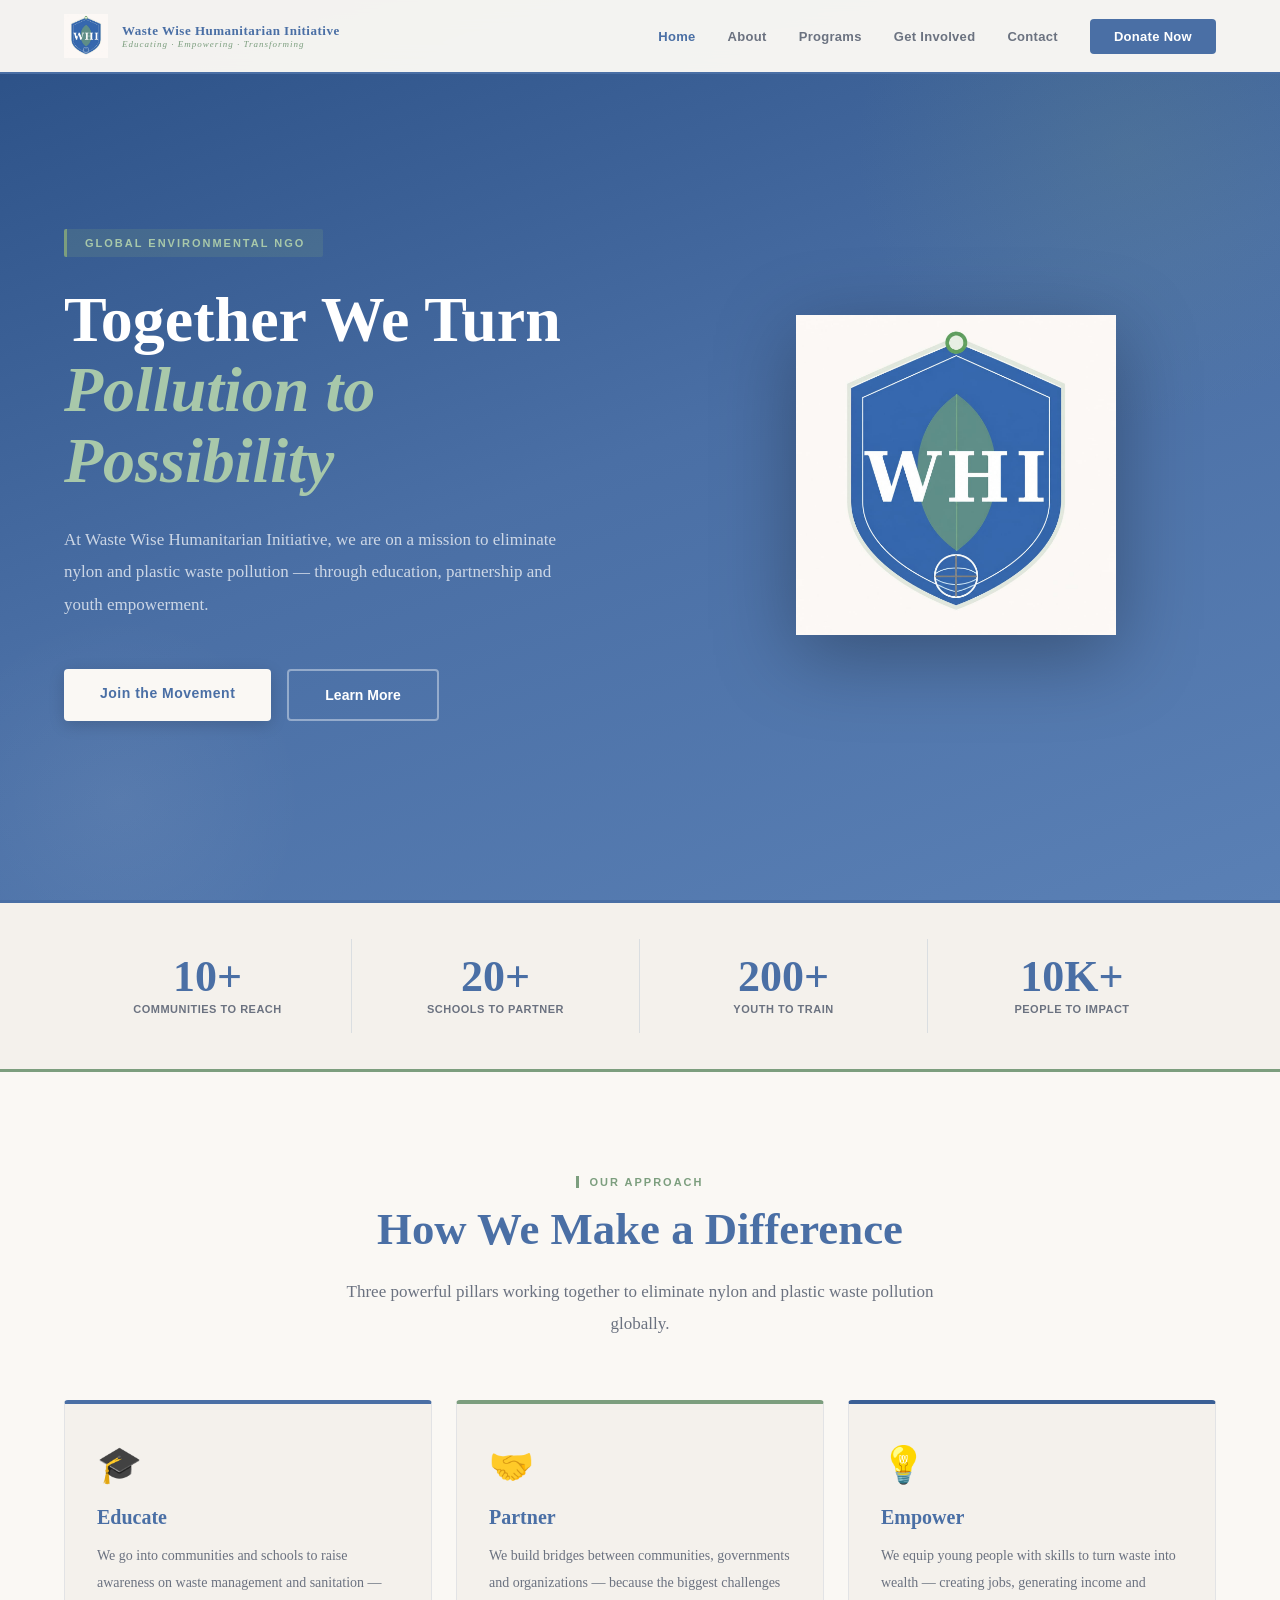
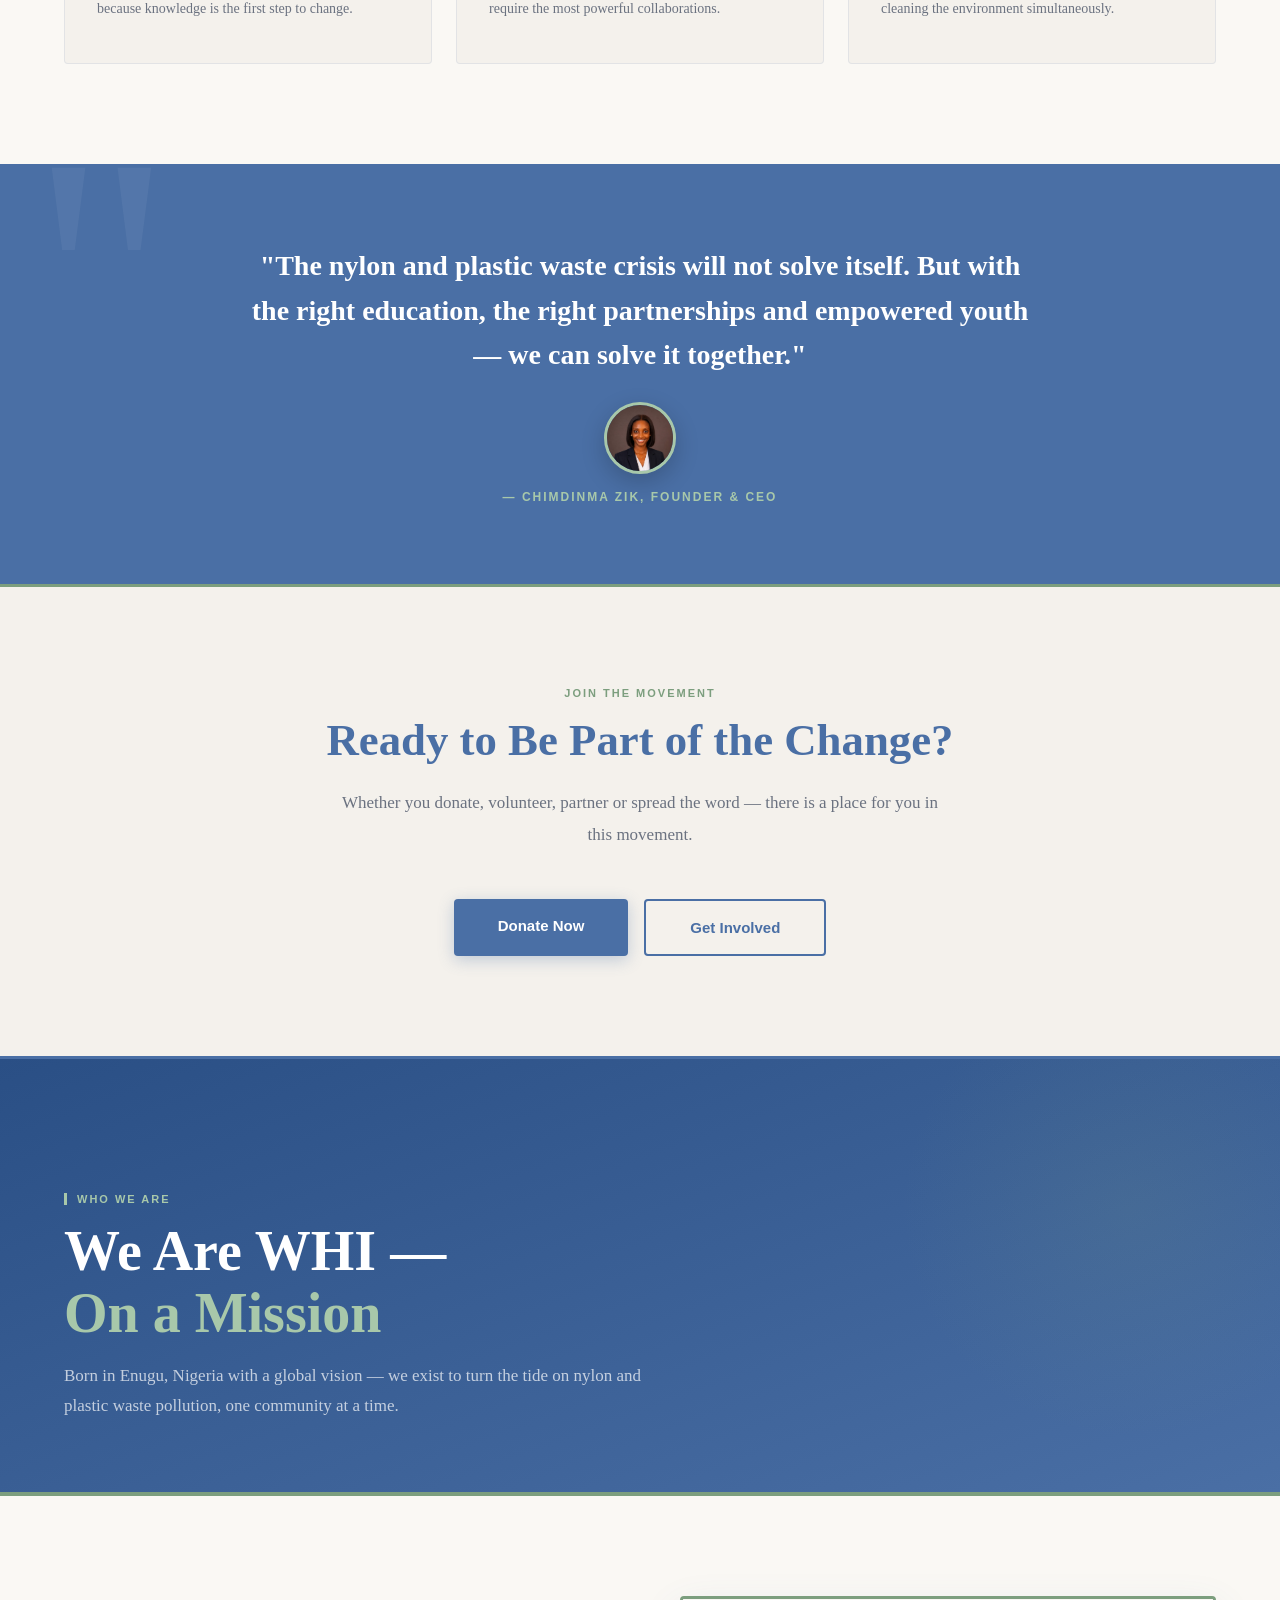
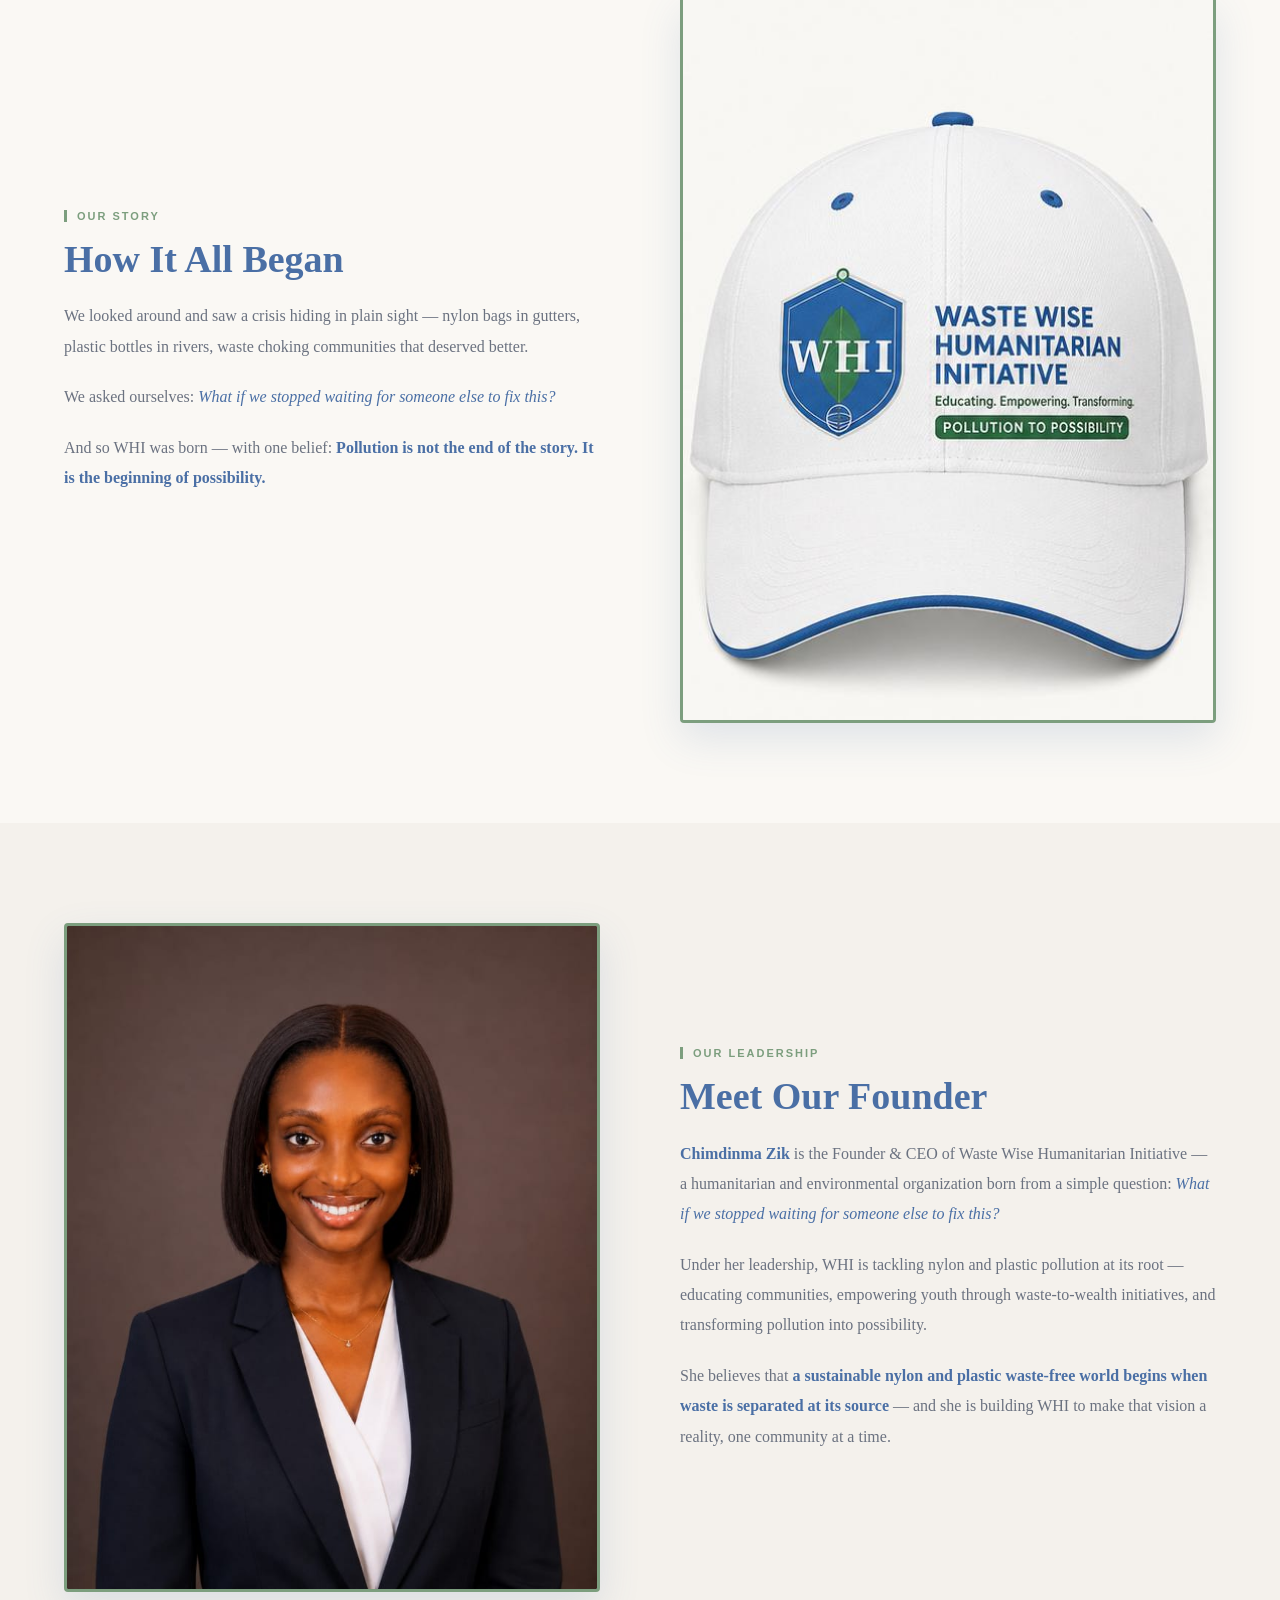
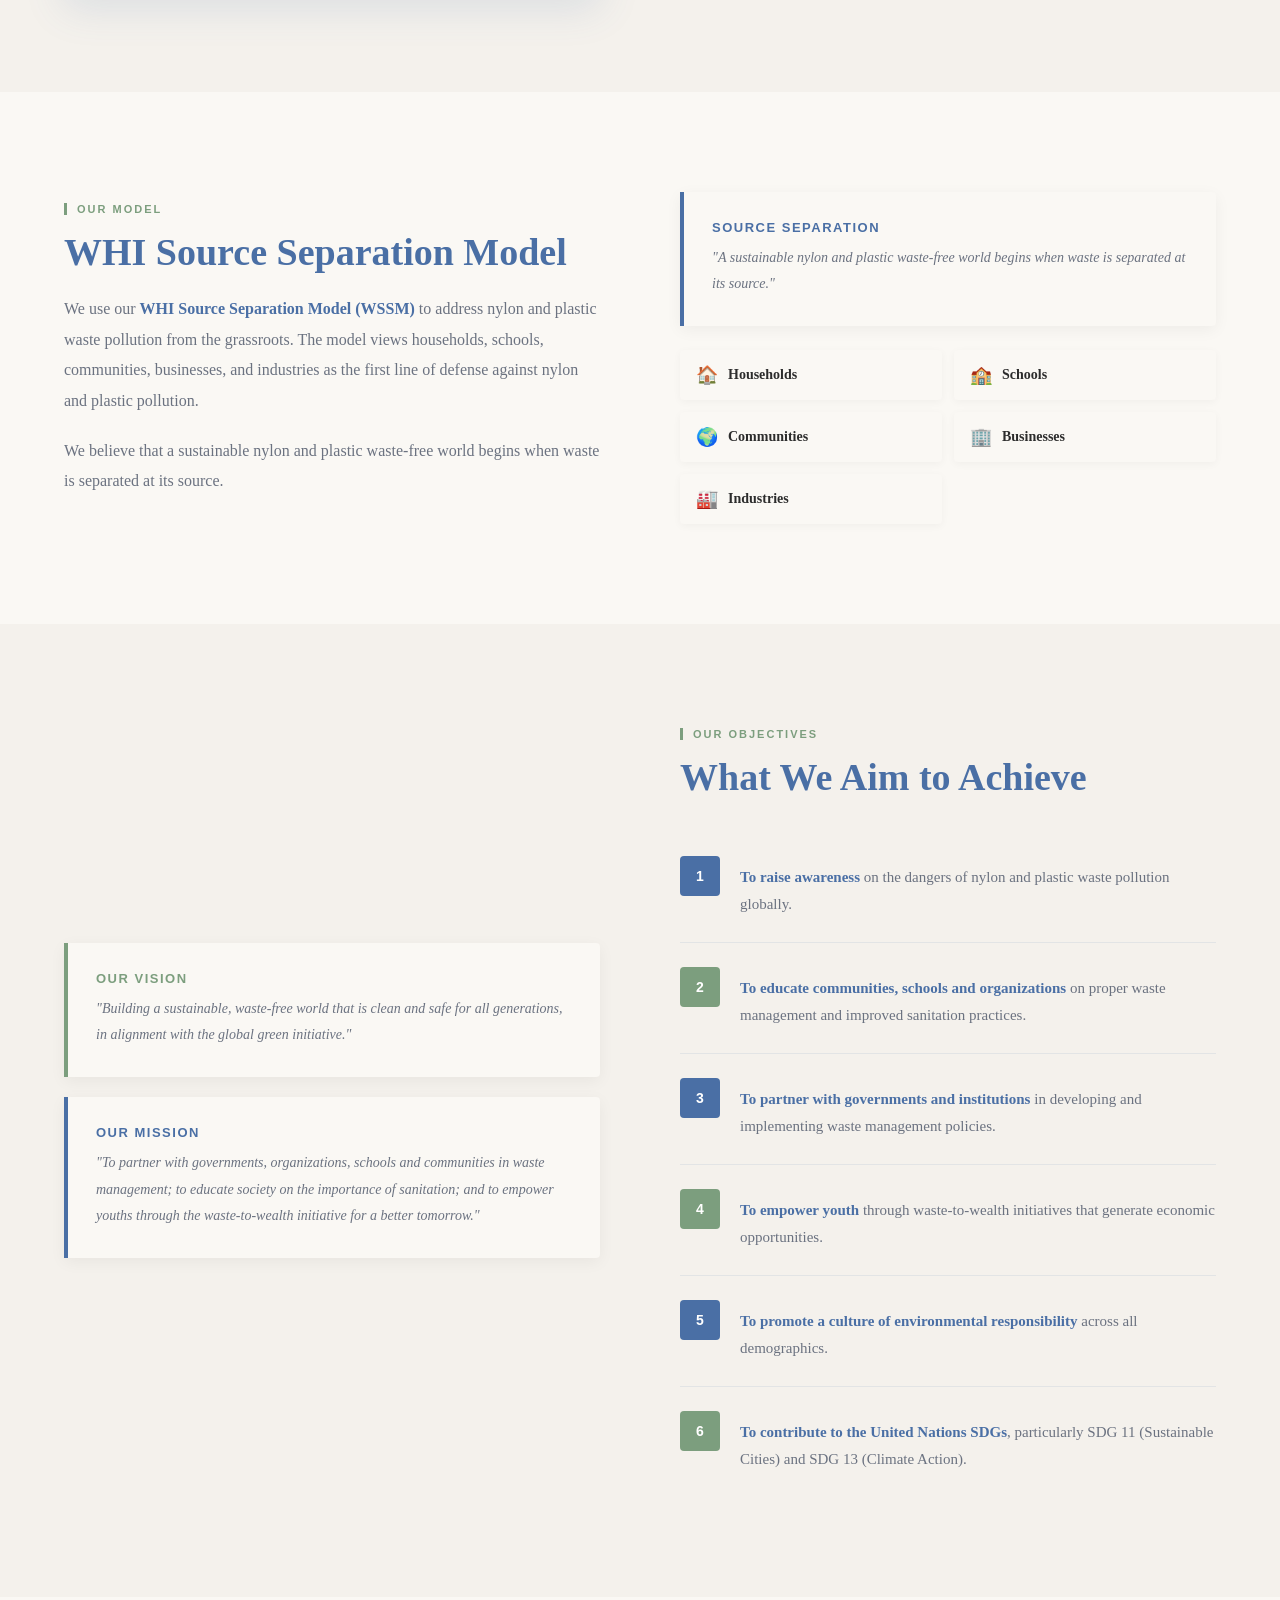
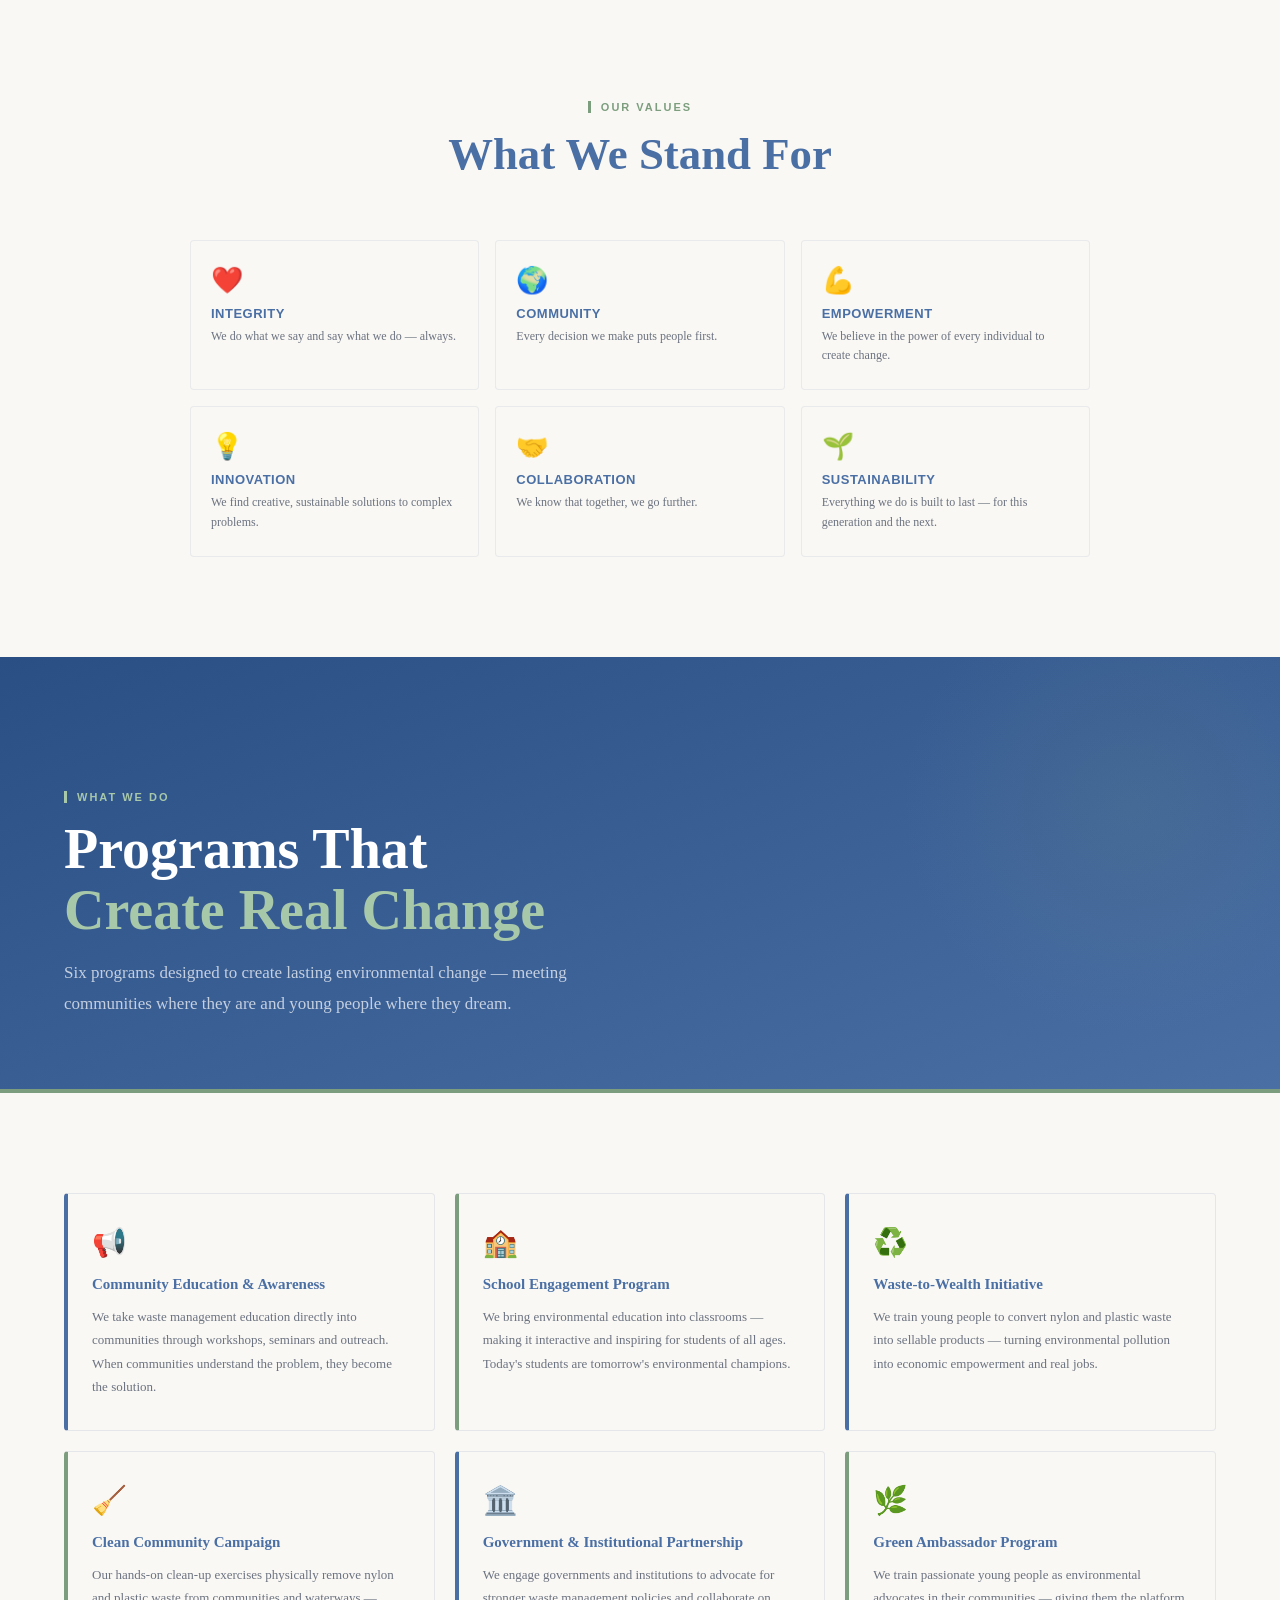
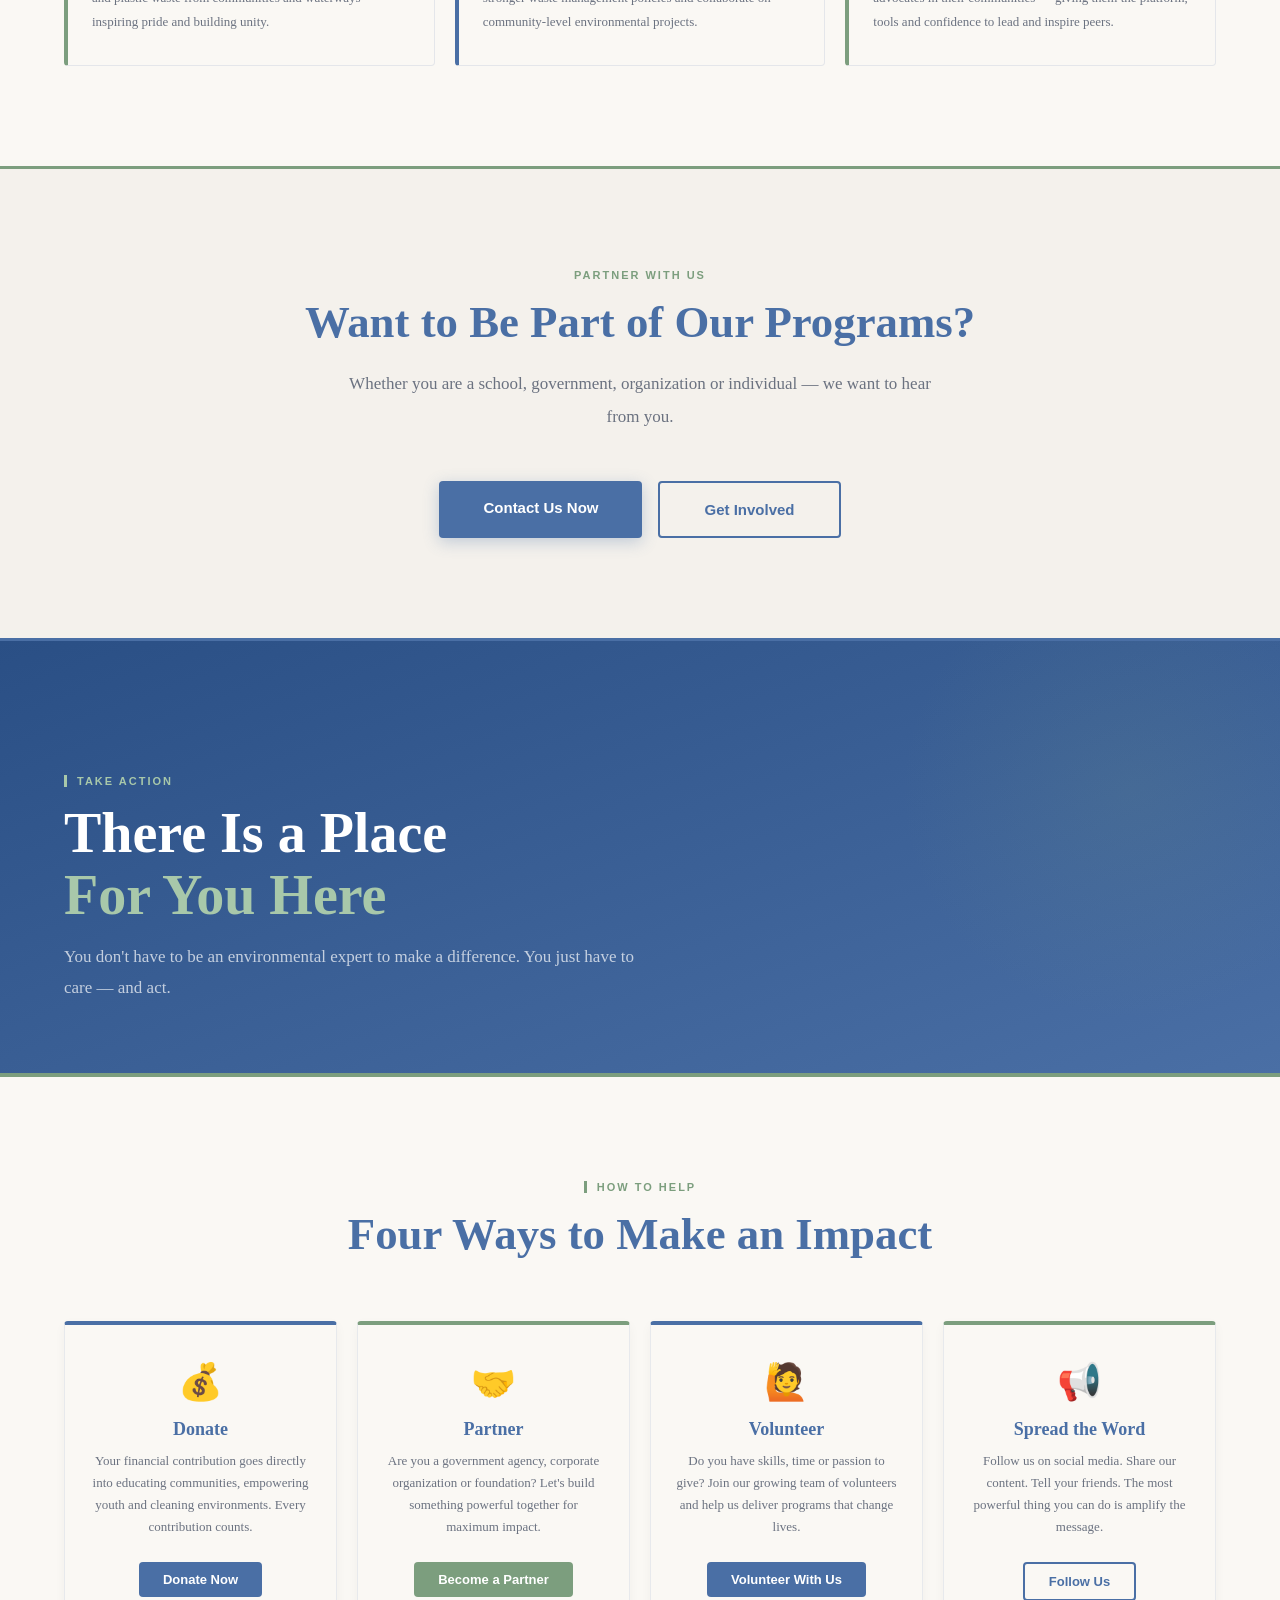
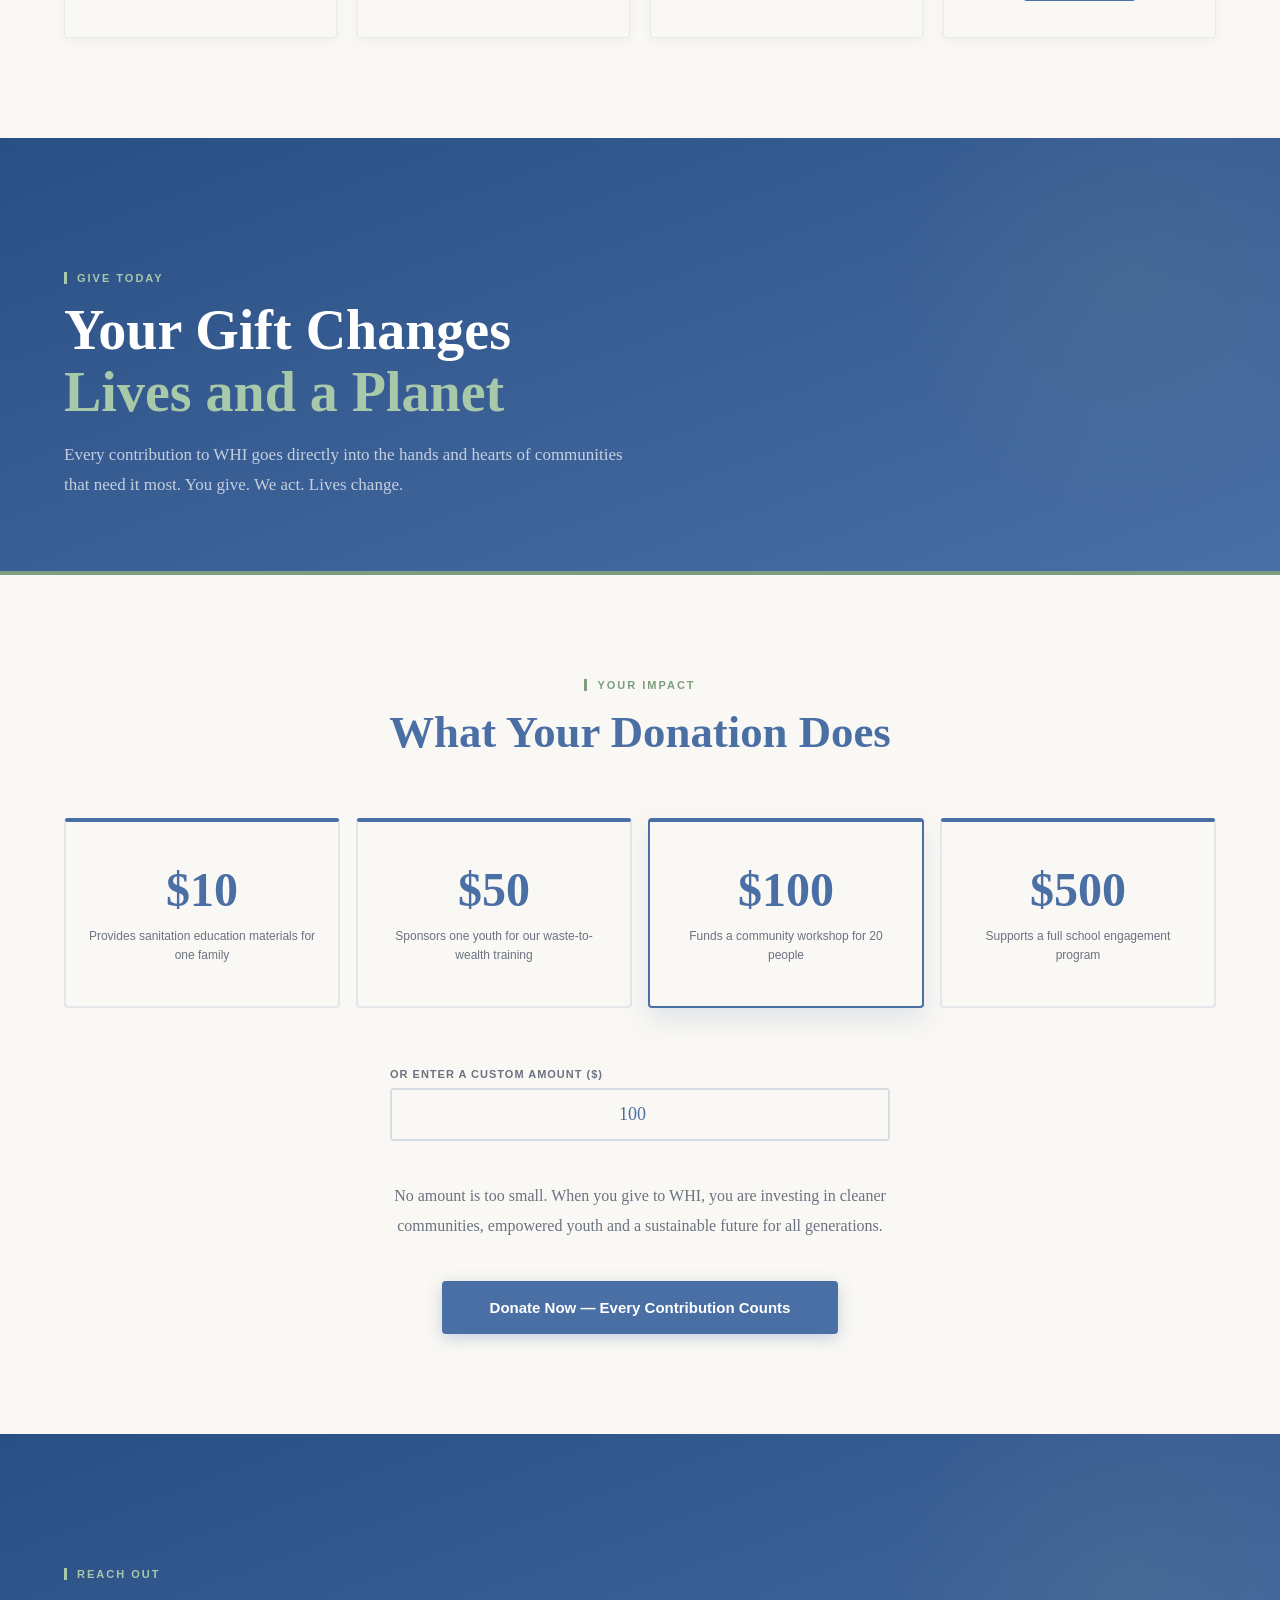
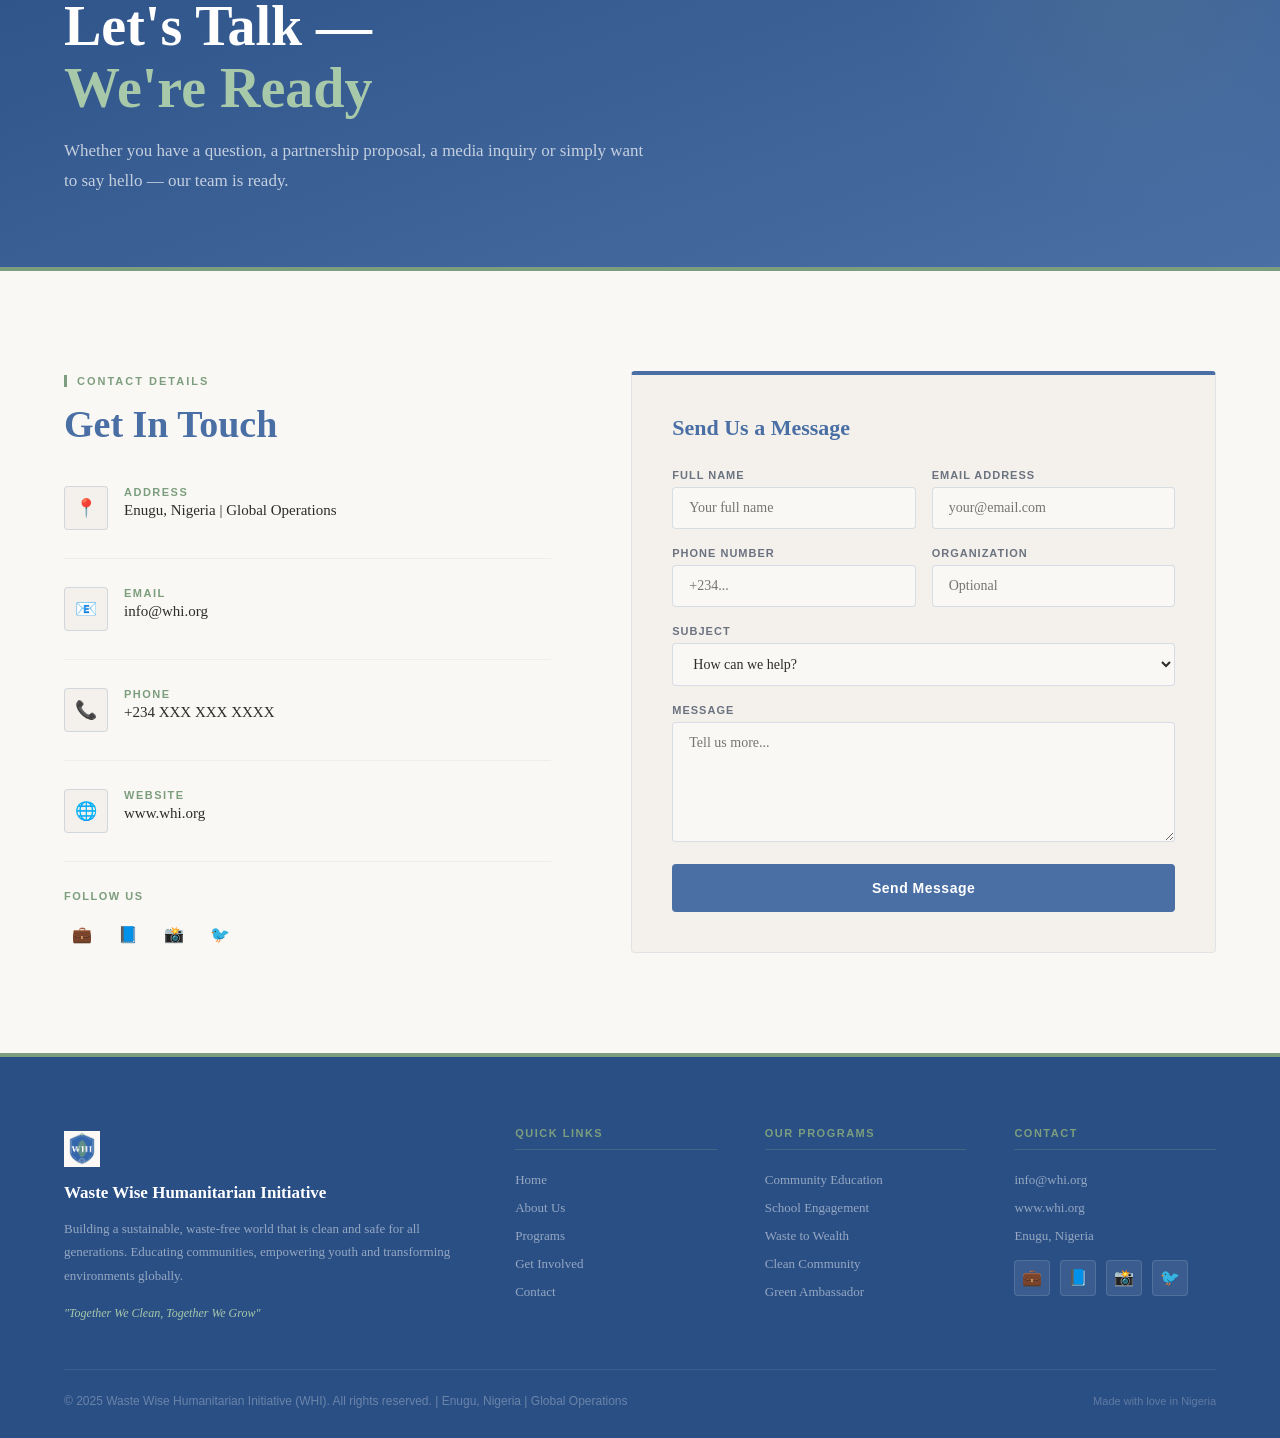
==== commit 702cbe2b: "added: formspree form, CEO picture, smooth navigation." ====
--- a/index.html
+++ b/index.html
@@ -1,480 +1,909 @@
-<!DOCTYPE html>
+<!doctype html>
 <html lang="en">
-<head>
-  <meta charset="UTF-8"/>
-  <meta name="viewport" content="width=device-width, initial-scale=1.0"/>
-  <meta name="description" content="Waste Wise Humanitarian Initiative (WHI) — Educating, empowering and transforming communities to eliminate nylon and plastic waste pollution globally."/>
-  <title>Waste Wise Humanitarian Initiative (WHI)</title>
-  <link rel="stylesheet" href="css/styles.css"/>
-</head>
-<body>
-
-<!-- NAVIGATION -->
-<nav>
-  <a href="#" class="nav-logo" data-page="home">
-    <img src="assets/images/logo.jpeg" alt="WHI Logo"/>
-    <div class="nav-logo-text">
-      <span class="nav-logo-name">Waste Wise Humanitarian Initiative</span>
-      <span class="nav-logo-motto">Educating · Empowering · Transforming</span>
+  <head>
+    <meta charset="UTF-8" />
+    <meta name="viewport" content="width=device-width, initial-scale=1.0" />
+    <meta
+      name="description"
+      content="Waste Wise Humanitarian Initiative (WHI) — Educating, empowering and transforming communities to eliminate nylon and plastic waste pollution globally."
+    />
+    <title>Waste Wise Humanitarian Initiative (WHI)</title>
+    <link rel="stylesheet" href="css/styles.css" />
+  </head>
+  <body>
+    <!-- NAVIGATION -->
+    <nav>
+      <a href="#home" class="nav-logo">
+        <img src="assets/images/logo.jpeg" alt="WHI Logo" />
+        <div class="nav-logo-text">
+          <span class="nav-logo-name">Waste Wise Humanitarian Initiative</span>
+          <span class="nav-logo-motto"
+            >Educating · Empowering · Transforming</span
+          >
+        </div>
+      </a>
+
+      <button class="nav-toggle" aria-label="Toggle navigation menu">
+        <span></span>
+        <span></span>
+        <span></span>
+      </button>
+
+      <ul class="nav-links">
+        <li><a href="#home" class="active">Home</a></li>
+        <li><a href="#about">About</a></li>
+        <li><a href="#programs">Programs</a></li>
+        <li><a href="#get-involved">Get Involved</a></li>
+        <li><a href="#contact">Contact</a></li>
+        <li><a href="#donate" class="nav-donate">Donate Now</a></li>
+      </ul>
+    </nav>
+
+    <!-- HOME -->
+    <div id="home" class="page-section">
+      <section class="hero">
+        <div class="hero-content">
+          <div class="hero-tag">Global Environmental NGO</div>
+          <h1>Together We Turn <em>Pollution to Possibility</em></h1>
+          <p class="hero-sub">
+            At Waste Wise Humanitarian Initiative, we are on a mission to
+            eliminate nylon and plastic waste pollution — through education,
+            partnership and youth empowerment.
+          </p>
+          <div class="hero-buttons">
+            <a href="#get-involved" class="btn-primary">Join the Movement</a>
+            <a href="#about" class="btn-outline">Learn More</a>
+          </div>
+        </div>
+
+        <div class="hero-visual">
+          <img
+            src="assets/images/logo.jpeg"
+            alt="WHI Shield Logo"
+            class="hero-logo"
+          />
+        </div>
+      </section>
+
+      <div class="stats-strip">
+        <div class="stat-item fade-in">
+          <span class="stat-num" data-target="10" data-suffix="+">0+</span>
+          <span class="stat-label">Communities to Reach</span>
+        </div>
+        <div class="stat-item fade-in">
+          <span class="stat-num" data-target="20" data-suffix="+">0+</span>
+          <span class="stat-label">Schools to Partner</span>
+        </div>
+        <div class="stat-item fade-in">
+          <span class="stat-num" data-target="200" data-suffix="+">0+</span>
+          <span class="stat-label">Youth to Train</span>
+        </div>
+        <div class="stat-item fade-in">
+          <span class="stat-num" data-target="10" data-suffix="K+">0K+</span>
+          <span class="stat-label">People to Impact</span>
+        </div>
+      </div>
+
+      <section class="section section-warm">
+        <div class="section-header">
+          <span class="section-tag">Our Approach</span>
+          <h2 class="section-title">How We Make a Difference</h2>
+          <p class="section-sub center">
+            Three powerful pillars working together to eliminate nylon and
+            plastic waste pollution globally.
+          </p>
+        </div>
+        <div class="pillars-grid">
+          <div class="pillar-card fade-in">
+            <span class="pillar-icon">🎓</span>
+            <div class="pillar-title">Educate</div>
+            <p class="pillar-desc">
+              We go into communities and schools to raise awareness on waste
+              management and sanitation — because knowledge is the first step to
+              change.
+            </p>
+          </div>
+          <div class="pillar-card fade-in">
+            <span class="pillar-icon">🤝</span>
+            <div class="pillar-title">Partner</div>
+            <p class="pillar-desc">
+              We build bridges between communities, governments and
+              organizations — because the biggest challenges require the most
+              powerful collaborations.
+            </p>
+          </div>
+          <div class="pillar-card fade-in">
+            <span class="pillar-icon">💡</span>
+            <div class="pillar-title">Empower</div>
+            <p class="pillar-desc">
+              We equip young people with skills to turn waste into wealth —
+              creating jobs, generating income and cleaning the environment
+              simultaneously.
+            </p>
+          </div>
+        </div>
+      </section>
+
+      <div class="quote-section">
+        <p class="quote-text">
+          "The nylon and plastic waste crisis will not solve itself. But with
+          the right education, the right partnerships and empowered youth — we
+          can solve it together."
+        </p>
+        <div class="quote-founder fade-in">
+          <img
+            src="assets/images/founder.jpeg"
+            alt="Chimdinma Zik — Founder & CEO of WHI"
+          />
+          <span class="quote-author">— Chimdinma Zik, Founder &amp; CEO</span>
+        </div>
+      </div>
+
+      <div class="cta-section">
+        <span
+          class="section-tag"
+          style="
+            display: block;
+            text-align: center;
+            border: none;
+            padding: 0;
+            margin-bottom: 16px;
+          "
+          >Join the Movement</span
+        >
+        <h2
+          class="section-title"
+          style="text-align: center; margin-bottom: 20px"
+        >
+          Ready to Be Part of the Change?
+        </h2>
+        <p class="section-sub center" style="margin-bottom: 48px">
+          Whether you donate, volunteer, partner or spread the word — there is a
+          place for you in this movement.
+        </p>
+        <div class="cta-buttons">
+          <a href="#donate" class="btn-cta-primary">Donate Now</a>
+          <a href="#get-involved" class="btn-cta-outline">Get Involved</a>
+        </div>
+      </div>
     </div>
-  </a>
-
-  <button class="nav-toggle" aria-label="Toggle navigation menu">
-    <span></span>
-    <span></span>
-    <span></span>
-  </button>
-
-  <ul class="nav-links">
-    <li><a href="#" data-page="home" class="active">Home</a></li>
-    <li><a href="#" data-page="about">About</a></li>
-    <li><a href="#" data-page="programs">Programs</a></li>
-    <li><a href="#" data-page="get-involved">Get Involved</a></li>
-    <li><a href="#" data-page="contact">Contact</a></li>
-    <li><a href="#" data-page="donate" class="nav-donate">Donate Now</a></li>
-  </ul>
-</nav>
-
-<!-- HOME -->
-<div id="home" class="page-section active">
-
-  <section class="hero">
-    <div class="hero-content">
-      <div class="hero-tag">Global Environmental NGO</div>
-      <h1>Together We Turn <em>Pollution to Possibility</em></h1>
-      <p class="hero-sub">At Waste Wise Humanitarian Initiative, we are on a mission to eliminate nylon and plastic waste pollution — through education, partnership and youth empowerment.</p>
-      <div class="hero-buttons">
-        <a href="#" class="btn-primary" data-page="get-involved">Join the Movement</a>
-        <a href="#" class="btn-outline" data-page="about">Learn More</a>
-      </div>
+
+    <!-- ABOUT -->
+    <div id="about" class="page-section">
+      <div class="inner-hero">
+        <span class="section-tag light">Who We Are</span>
+        <h1>We Are WHI —<br /><span>On a Mission</span></h1>
+        <p>
+          Born in Enugu, Nigeria with a global vision — we exist to turn the
+          tide on nylon and plastic waste pollution, one community at a time.
+        </p>
+      </div>
+
+      <section class="section section-warm">
+        <div class="about-grid">
+          <div>
+            <span class="section-tag">Our Story</span>
+            <h2 class="section-title" style="font-size: clamp(26px, 3vw, 38px)">
+              How It All Began
+            </h2>
+            <p class="about-text">
+              We looked around and saw a crisis hiding in plain sight — nylon
+              bags in gutters, plastic bottles in rivers, waste choking
+              communities that deserved better.
+            </p>
+            <p class="about-text">
+              We asked ourselves:
+              <em>What if we stopped waiting for someone else to fix this?</em>
+            </p>
+            <p class="about-text">
+              And so WHI was born — with one belief:
+              <strong
+                >Pollution is not the end of the story. It is the beginning of
+                possibility.</strong
+              >
+            </p>
+          </div>
+          <div>
+            <div class="about-image fade-in">
+              <img
+                src="assets/images/branding.jpeg"
+                alt="WHI branding — Pollution to Possibility"
+              />
+            </div>
+          </div>
+        </div>
+      </section>
+
+      <section class="section section-mid">
+        <div class="about-grid">
+          <div>
+            <div class="founder-image fade-in">
+              <img
+                src="assets/images/founder.jpeg"
+                alt="Chimdinma Zik — Founder & CEO of WHI"
+              />
+            </div>
+          </div>
+          <div>
+            <span class="section-tag">Our Leadership</span>
+            <h2 class="section-title" style="font-size: clamp(26px, 3vw, 38px)">
+              Meet Our Founder
+            </h2>
+            <p class="about-text">
+              <strong>Chimdinma Zik</strong> is the Founder &amp; CEO of Waste
+              Wise Humanitarian Initiative — a humanitarian and environmental
+              organization born from a simple question:
+              <em>What if we stopped waiting for someone else to fix this?</em>
+            </p>
+            <p class="about-text">
+              Under her leadership, WHI is tackling nylon and plastic pollution
+              at its root — educating communities, empowering youth through
+              waste-to-wealth initiatives, and transforming pollution into
+              possibility.
+            </p>
+            <p class="about-text">
+              She believes that
+              <strong
+                >a sustainable nylon and plastic waste-free world begins when
+                waste is separated at its source</strong
+              >
+              — and she is building WHI to make that vision a reality, one
+              community at a time.
+            </p>
+          </div>
+        </div>
+      </section>
+
+      <section class="section section-warm">
+        <div class="about-grid">
+          <div>
+            <span class="section-tag">Our Model</span>
+            <h2 class="section-title" style="font-size: clamp(26px, 3vw, 38px)">
+              WHI Source Separation Model
+            </h2>
+            <p class="about-text">
+              We use our <strong>WHI Source Separation Model (WSSM)</strong> to
+              address nylon and plastic waste pollution from the grassroots. The
+              model views households, schools, communities, businesses, and
+              industries as the first line of defense against nylon and plastic
+              pollution.
+            </p>
+            <p class="about-text">
+              We believe that a sustainable nylon and plastic waste-free world
+              begins when waste is separated at its source.
+            </p>
+          </div>
+          <div>
+            <div class="about-card blue fade-in">
+              <h3>Source Separation</h3>
+              <p>
+                "A sustainable nylon and plastic waste-free world begins when
+                waste is separated at its source."
+              </p>
+            </div>
+            <div class="model-points fade-in" style="margin-top: 24px">
+              <div class="model-point">
+                <span class="model-point-icon">🏠</span><span>Households</span>
+              </div>
+              <div class="model-point">
+                <span class="model-point-icon">🏫</span><span>Schools</span>
+              </div>
+              <div class="model-point">
+                <span class="model-point-icon">🌍</span><span>Communities</span>
+              </div>
+              <div class="model-point">
+                <span class="model-point-icon">🏢</span><span>Businesses</span>
+              </div>
+              <div class="model-point">
+                <span class="model-point-icon">🏭</span><span>Industries</span>
+              </div>
+            </div>
+          </div>
+        </div>
+      </section>
+
+      <section class="section section-mid">
+        <div class="about-grid">
+          <div>
+            <div class="about-card fade-in">
+              <h3>Our Vision</h3>
+              <p>
+                "Building a sustainable, waste-free world that is clean and safe
+                for all generations, in alignment with the global green
+                initiative."
+              </p>
+            </div>
+            <div class="about-card blue fade-in">
+              <h3>Our Mission</h3>
+              <p>
+                "To partner with governments, organizations, schools and
+                communities in waste management; to educate society on the
+                importance of sanitation; and to empower youths through the
+                waste-to-wealth initiative for a better tomorrow."
+              </p>
+            </div>
+          </div>
+          <div>
+            <span class="section-tag">Our Objectives</span>
+            <h2
+              class="section-title"
+              style="font-size: clamp(26px, 3vw, 38px); margin-bottom: 32px"
+            >
+              What We Aim to Achieve
+            </h2>
+            <ol class="objectives-list">
+              <li class="fade-in">
+                <span class="objective-num">1</span>
+                <span class="objective-text"
+                  ><strong>To raise awareness</strong> on the dangers of nylon
+                  and plastic waste pollution globally.</span
+                >
+              </li>
+              <li class="fade-in">
+                <span class="objective-num sage">2</span>
+                <span class="objective-text"
+                  ><strong
+                    >To educate communities, schools and organizations</strong
+                  >
+                  on proper waste management and improved sanitation
+                  practices.</span
+                >
+              </li>
+              <li class="fade-in">
+                <span class="objective-num">3</span>
+                <span class="objective-text"
+                  ><strong>To partner with governments and institutions</strong>
+                  in developing and implementing waste management
+                  policies.</span
+                >
+              </li>
+              <li class="fade-in">
+                <span class="objective-num sage">4</span>
+                <span class="objective-text"
+                  ><strong>To empower youth</strong> through waste-to-wealth
+                  initiatives that generate economic opportunities.</span
+                >
+              </li>
+              <li class="fade-in">
+                <span class="objective-num">5</span>
+                <span class="objective-text"
+                  ><strong
+                    >To promote a culture of environmental
+                    responsibility</strong
+                  >
+                  across all demographics.</span
+                >
+              </li>
+              <li class="fade-in">
+                <span class="objective-num sage">6</span>
+                <span class="objective-text"
+                  ><strong>To contribute to the United Nations SDGs</strong>,
+                  particularly SDG 11 (Sustainable Cities) and SDG 13 (Climate
+                  Action).</span
+                >
+              </li>
+            </ol>
+          </div>
+        </div>
+      </section>
+
+      <section class="section section-warm">
+        <div class="section-header">
+          <span class="section-tag">Our Values</span>
+          <h2 class="section-title">What We Stand For</h2>
+        </div>
+        <div class="values-grid">
+          <div class="value-card fade-in">
+            <span class="value-icon">❤️</span>
+            <div class="value-title">Integrity</div>
+            <div class="value-desc">
+              We do what we say and say what we do — always.
+            </div>
+          </div>
+          <div class="value-card fade-in">
+            <span class="value-icon">🌍</span>
+            <div class="value-title">Community</div>
+            <div class="value-desc">
+              Every decision we make puts people first.
+            </div>
+          </div>
+          <div class="value-card fade-in">
+            <span class="value-icon">💪</span>
+            <div class="value-title">Empowerment</div>
+            <div class="value-desc">
+              We believe in the power of every individual to create change.
+            </div>
+          </div>
+          <div class="value-card fade-in">
+            <span class="value-icon">💡</span>
+            <div class="value-title">Innovation</div>
+            <div class="value-desc">
+              We find creative, sustainable solutions to complex problems.
+            </div>
+          </div>
+          <div class="value-card fade-in">
+            <span class="value-icon">🤝</span>
+            <div class="value-title">Collaboration</div>
+            <div class="value-desc">We know that together, we go further.</div>
+          </div>
+          <div class="value-card fade-in">
+            <span class="value-icon">🌱</span>
+            <div class="value-title">Sustainability</div>
+            <div class="value-desc">
+              Everything we do is built to last — for this generation and the
+              next.
+            </div>
+          </div>
+        </div>
+      </section>
     </div>
 
-    <div class="hero-visual">
-      <img src="assets/images/logo.jpeg" alt="WHI Shield Logo" class="hero-logo"/>
+    <!-- PROGRAMS -->
+    <div id="programs" class="page-section">
+      <div class="inner-hero">
+        <span class="section-tag light">What We Do</span>
+        <h1>Programs That<br /><span>Create Real Change</span></h1>
+        <p>
+          Six programs designed to create lasting environmental change — meeting
+          communities where they are and young people where they dream.
+        </p>
+      </div>
+
+      <section class="section section-warm">
+        <div class="programs-grid">
+          <div class="program-card fade-in">
+            <span class="program-icon">📢</span>
+            <div class="program-title">Community Education &amp; Awareness</div>
+            <p class="program-desc">
+              We take waste management education directly into communities
+              through workshops, seminars and outreach. When communities
+              understand the problem, they become the solution.
+            </p>
+          </div>
+          <div class="program-card fade-in">
+            <span class="program-icon">🏫</span>
+            <div class="program-title">School Engagement Program</div>
+            <p class="program-desc">
+              We bring environmental education into classrooms — making it
+              interactive and inspiring for students of all ages. Today's
+              students are tomorrow's environmental champions.
+            </p>
+          </div>
+          <div class="program-card fade-in">
+            <span class="program-icon">♻️</span>
+            <div class="program-title">Waste-to-Wealth Initiative</div>
+            <p class="program-desc">
+              We train young people to convert nylon and plastic waste into
+              sellable products — turning environmental pollution into economic
+              empowerment and real jobs.
+            </p>
+          </div>
+          <div class="program-card fade-in">
+            <span class="program-icon">🧹</span>
+            <div class="program-title">Clean Community Campaign</div>
+            <p class="program-desc">
+              Our hands-on clean-up exercises physically remove nylon and
+              plastic waste from communities and waterways — inspiring pride and
+              building unity.
+            </p>
+          </div>
+          <div class="program-card fade-in">
+            <span class="program-icon">🏛️</span>
+            <div class="program-title">
+              Government &amp; Institutional Partnership
+            </div>
+            <p class="program-desc">
+              We engage governments and institutions to advocate for stronger
+              waste management policies and collaborate on community-level
+              environmental projects.
+            </p>
+          </div>
+          <div class="program-card fade-in">
+            <span class="program-icon">🌿</span>
+            <div class="program-title">Green Ambassador Program</div>
+            <p class="program-desc">
+              We train passionate young people as environmental advocates in
+              their communities — giving them the platform, tools and confidence
+              to lead and inspire peers.
+            </p>
+          </div>
+        </div>
+      </section>
+
+      <div class="cta-section">
+        <span
+          class="section-tag"
+          style="
+            display: block;
+            text-align: center;
+            border: none;
+            padding: 0;
+            margin-bottom: 16px;
+          "
+          >Partner With Us</span
+        >
+        <h2
+          class="section-title"
+          style="text-align: center; margin-bottom: 20px"
+        >
+          Want to Be Part of Our Programs?
+        </h2>
+        <p class="section-sub center" style="margin-bottom: 48px">
+          Whether you are a school, government, organization or individual — we
+          want to hear from you.
+        </p>
+        <div class="cta-buttons">
+          <a href="#contact" class="btn-cta-primary">Contact Us Now</a>
+          <a href="#get-involved" class="btn-cta-outline">Get Involved</a>
+        </div>
+      </div>
     </div>
-  </section>
-
-  <div class="stats-strip">
-    <div class="stat-item fade-in">
-      <span class="stat-num" data-target="10" data-suffix="+">0+</span>
-      <span class="stat-label">Communities to Reach</span>
+
+    <!-- GET INVOLVED -->
+    <div id="get-involved" class="page-section">
+      <div class="inner-hero">
+        <span class="section-tag light">Take Action</span>
+        <h1>There Is a Place<br /><span>For You Here</span></h1>
+        <p>
+          You don't have to be an environmental expert to make a difference. You
+          just have to care — and act.
+        </p>
+      </div>
+
+      <section class="section section-warm">
+        <div class="section-header">
+          <span class="section-tag">How to Help</span>
+          <h2 class="section-title">Four Ways to Make an Impact</h2>
+        </div>
+        <div class="involved-grid">
+          <div class="involved-card fade-in">
+            <span class="involved-icon">💰</span>
+            <div class="involved-title">Donate</div>
+            <p class="involved-desc">
+              Your financial contribution goes directly into educating
+              communities, empowering youth and cleaning environments. Every
+              contribution counts.
+            </p>
+            <a href="#donate" class="btn-sm btn-blue">Donate Now</a>
+          </div>
+          <div class="involved-card fade-in">
+            <span class="involved-icon">🤝</span>
+            <div class="involved-title">Partner</div>
+            <p class="involved-desc">
+              Are you a government agency, corporate organization or foundation?
+              Let's build something powerful together for maximum impact.
+            </p>
+            <a href="#contact" class="btn-sm btn-sage">Become a Partner</a>
+          </div>
+          <div class="involved-card fade-in">
+            <span class="involved-icon">🙋</span>
+            <div class="involved-title">Volunteer</div>
+            <p class="involved-desc">
+              Do you have skills, time or passion to give? Join our growing team
+              of volunteers and help us deliver programs that change lives.
+            </p>
+            <a href="#contact" class="btn-sm btn-blue">Volunteer With Us</a>
+          </div>
+          <div class="involved-card fade-in">
+            <span class="involved-icon">📢</span>
+            <div class="involved-title">Spread the Word</div>
+            <p class="involved-desc">
+              Follow us on social media. Share our content. Tell your friends.
+              The most powerful thing you can do is amplify the message.
+            </p>
+            <a
+              href="https://www.linkedin.com/company/waste-wise-humanitarian-initiative-whi/"
+              class="btn-sm btn-outline-blue"
+              target="_blank"
+              rel="noopener noreferrer"
+              >Follow Us</a
+            >
+          </div>
+        </div>
+      </section>
     </div>
-    <div class="stat-item fade-in">
-      <span class="stat-num" data-target="20" data-suffix="+">0+</span>
-      <span class="stat-label">Schools to Partner</span>
+
+    <!-- DONATE -->
+    <div id="donate" class="page-section">
+      <div class="inner-hero">
+        <span class="section-tag light">Give Today</span>
+        <h1>Your Gift Changes<br /><span>Lives and a Planet</span></h1>
+        <p>
+          Every contribution to WHI goes directly into the hands and hearts of
+          communities that need it most. You give. We act. Lives change.
+        </p>
+      </div>
+
+      <section class="section section-warm">
+        <div class="section-header">
+          <span class="section-tag">Your Impact</span>
+          <h2 class="section-title">What Your Donation Does</h2>
+        </div>
+        <div class="donate-grid">
+          <div class="donate-card fade-in">
+            <span class="donate-amount">$10</span>
+            <p class="donate-impact">
+              Provides sanitation education materials for one family
+            </p>
+          </div>
+          <div class="donate-card fade-in">
+            <span class="donate-amount">$50</span>
+            <p class="donate-impact">
+              Sponsors one youth for our waste-to-wealth training
+            </p>
+          </div>
+          <div class="donate-card selected fade-in">
+            <span class="donate-amount">$100</span>
+            <p class="donate-impact">
+              Funds a community workshop for 20 people
+            </p>
+          </div>
+          <div class="donate-card fade-in">
+            <span class="donate-amount">$500</span>
+            <p class="donate-impact">
+              Supports a full school engagement program
+            </p>
+          </div>
+        </div>
+
+        <div class="donate-custom">
+          <label for="custom-amount">Or enter a custom amount ($)</label>
+          <input
+            type="number"
+            id="custom-amount"
+            min="1"
+            placeholder="100"
+            value="100"
+          />
+        </div>
+
+        <p class="donate-note">
+          No amount is too small. When you give to WHI, you are investing in
+          cleaner communities, empowered youth and a sustainable future for all
+          generations.
+        </p>
+
+        <div style="text-align: center">
+          <button
+            class="btn-cta-primary"
+            style="font-size: 15px; padding: 18px 48px"
+          >
+            Donate Now — Every Contribution Counts
+          </button>
+        </div>
+      </section>
     </div>
-    <div class="stat-item fade-in">
-      <span class="stat-num" data-target="200" data-suffix="+">0+</span>
-      <span class="stat-label">Youth to Train</span>
+
+    <!-- CONTACT -->
+    <div id="contact" class="page-section">
+      <div class="inner-hero">
+        <span class="section-tag light">Reach Out</span>
+        <h1>Let's Talk —<br /><span>We're Ready</span></h1>
+        <p>
+          Whether you have a question, a partnership proposal, a media inquiry
+          or simply want to say hello — our team is ready.
+        </p>
+      </div>
+
+      <section class="section section-warm">
+        <div class="contact-grid">
+          <div>
+            <span class="section-tag">Contact Details</span>
+            <h2
+              class="section-title"
+              style="font-size: clamp(26px, 3vw, 38px); margin-bottom: 40px"
+            >
+              Get In Touch
+            </h2>
+
+            <div class="contact-item">
+              <div class="contact-icon">📍</div>
+              <div class="contact-detail">
+                <h4>Address</h4>
+                <p>Enugu, Nigeria | Global Operations</p>
+              </div>
+            </div>
+            <div class="contact-item">
+              <div class="contact-icon">📧</div>
+              <div class="contact-detail">
+                <h4>Email</h4>
+                <p><a href="mailto:info@whi.org">info@whi.org</a></p>
+              </div>
+            </div>
+            <div class="contact-item">
+              <div class="contact-icon">📞</div>
+              <div class="contact-detail">
+                <h4>Phone</h4>
+                <p>+234 XXX XXX XXXX</p>
+              </div>
+            </div>
+            <div class="contact-item">
+              <div class="contact-icon">🌐</div>
+              <div class="contact-detail">
+                <h4>Website</h4>
+                <p><a href="https://www.whi.org">www.whi.org</a></p>
+              </div>
+            </div>
+
+            <h4
+              style="
+                font-size: 11px;
+                font-weight: 700;
+                color: var(--sage);
+                letter-spacing: 1.5px;
+                text-transform: uppercase;
+                margin-bottom: 14px;
+                font-family: Arial, sans-serif;
+              "
+            >
+              Follow Us
+            </h4>
+            <div class="social-links">
+              <a
+                href="https://www.linkedin.com/company/waste-wise-humanitarian-initiative-whi/"
+                class="social-link"
+                aria-label="LinkedIn"
+                target="_blank"
+                rel="noopener noreferrer"
+                >💼</a
+              >
+              <a href="#" class="social-link" aria-label="Facebook">📘</a>
+              <a href="#" class="social-link" aria-label="Instagram">📸</a>
+              <a href="#" class="social-link" aria-label="Twitter">🐦</a>
+            </div>
+          </div>
+
+          <form
+            class="contact-form"
+            id="contact-form"
+            action="https://formspree.io/f/mykaekaw"
+            method="POST"
+          >
+            <input
+              type="hidden"
+              name="_subject"
+              value="WHI website contact form submission"
+            />
+            <h3>Send Us a Message</h3>
+            <div class="form-row">
+              <div class="form-group">
+                <label for="name">Full Name</label>
+                <input
+                  type="text"
+                  id="name"
+                  name="name"
+                  placeholder="Your full name"
+                  required
+                />
+              </div>
+              <div class="form-group">
+                <label for="email">Email Address</label>
+                <input
+                  type="email"
+                  id="email"
+                  name="email"
+                  placeholder="your@email.com"
+                  required
+                />
+              </div>
+            </div>
+            <div class="form-row">
+              <div class="form-group">
+                <label for="phone">Phone Number</label>
+                <input
+                  type="tel"
+                  id="phone"
+                  name="phone"
+                  placeholder="+234..."
+                />
+              </div>
+              <div class="form-group">
+                <label for="organization">Organization</label>
+                <input
+                  type="text"
+                  id="organization"
+                  name="organization"
+                  placeholder="Optional"
+                />
+              </div>
+            </div>
+            <div class="form-group">
+              <label for="subject">Subject</label>
+              <select id="subject" name="subject" required>
+                <option value="">How can we help?</option>
+                <option value="partnership">Partnership Inquiry</option>
+                <option value="volunteer">Volunteer Application</option>
+                <option value="donation">Donation Question</option>
+                <option value="media">Media Inquiry</option>
+                <option value="general">General Question</option>
+              </select>
+            </div>
+            <div class="form-group">
+              <label for="message">Message</label>
+              <textarea
+                id="message"
+                name="message"
+                placeholder="Tell us more..."
+                required
+              ></textarea>
+            </div>
+            <button type="submit" class="btn-submit">Send Message</button>
+            <div class="form-success">
+              Thank you! Your message has been sent. We'll be in touch soon.
+            </div>
+          </form>
+        </div>
+      </section>
     </div>
-    <div class="stat-item fade-in">
-      <span class="stat-num" data-target="10" data-suffix="K+">0K+</span>
-      <span class="stat-label">People to Impact</span>
-    </div>
-  </div>
-
-  <section class="section section-warm">
-    <div class="section-header">
-      <span class="section-tag">Our Approach</span>
-      <h2 class="section-title">How We Make a Difference</h2>
-      <p class="section-sub center">Three powerful pillars working together to eliminate nylon and plastic waste pollution globally.</p>
-    </div>
-    <div class="pillars-grid">
-      <div class="pillar-card fade-in">
-        <span class="pillar-icon">🎓</span>
-        <div class="pillar-title">Educate</div>
-        <p class="pillar-desc">We go into communities and schools to raise awareness on waste management and sanitation — because knowledge is the first step to change.</p>
-      </div>
-      <div class="pillar-card fade-in">
-        <span class="pillar-icon">🤝</span>
-        <div class="pillar-title">Partner</div>
-        <p class="pillar-desc">We build bridges between communities, governments and organizations — because the biggest challenges require the most powerful collaborations.</p>
-      </div>
-      <div class="pillar-card fade-in">
-        <span class="pillar-icon">💡</span>
-        <div class="pillar-title">Empower</div>
-        <p class="pillar-desc">We equip young people with skills to turn waste into wealth — creating jobs, generating income and cleaning the environment simultaneously.</p>
-      </div>
-    </div>
-  </section>
-
-  <div class="quote-section">
-    <p class="quote-text">"The nylon and plastic waste crisis will not solve itself. But with the right education, the right partnerships and empowered youth — we can solve it together."</p>
-    <span class="quote-author">— Founder, Waste Wise Humanitarian Initiative</span>
-  </div>
-
-  <div class="cta-section">
-    <span class="section-tag" style="display:block; text-align:center; border:none; padding:0; margin-bottom:16px;">Join the Movement</span>
-    <h2 class="section-title" style="text-align:center; margin-bottom:20px;">Ready to Be Part of the Change?</h2>
-    <p class="section-sub center" style="margin-bottom:48px;">Whether you donate, volunteer, partner or spread the word — there is a place for you in this movement.</p>
-    <div class="cta-buttons">
-      <a href="#" class="btn-cta-primary" data-page="donate">Donate Now</a>
-      <a href="#" class="btn-cta-outline" data-page="get-involved">Get Involved</a>
-    </div>
-  </div>
-</div>
-
-<!-- ABOUT -->
-<div id="about" class="page-section">
-  <div class="inner-hero">
-    <span class="section-tag light">Who We Are</span>
-    <h1>We Are WHI —<br><span>On a Mission</span></h1>
-    <p>Born in Enugu, Nigeria with a global vision — we exist to turn the tide on nylon and plastic waste pollution, one community at a time.</p>
-  </div>
-
-  <section class="section section-warm">
-    <div class="about-grid">
-      <div>
-        <span class="section-tag">Our Story</span>
-        <h2 class="section-title" style="font-size:clamp(26px,3vw,38px);">How It All Began</h2>
-        <p class="about-text">We looked around and saw a crisis hiding in plain sight — nylon bags in gutters, plastic bottles in rivers, waste choking communities that deserved better.</p>
-        <p class="about-text">We asked ourselves: <em>What if we stopped waiting for someone else to fix this?</em></p>
-        <p class="about-text">And so WHI was born — with one belief: <strong>Pollution is not the end of the story. It is the beginning of possibility.</strong></p>
-      </div>
-      <div>
-        <div class="about-image fade-in">
-          <img src="assets/images/branding.jpeg" alt="WHI branding — Pollution to Possibility"/>
-        </div>
-      </div>
-    </div>
-  </section>
-
-  <section class="section section-mid">
-    <div class="about-grid">
-      <div>
-        <div class="about-card fade-in">
-          <h3>Our Vision</h3>
-          <p>"Building a sustainable, waste-free world that is clean and safe for all generations, in alignment with the global green initiative."</p>
-        </div>
-        <div class="about-card blue fade-in">
-          <h3>Our Mission</h3>
-          <p>"To partner with governments, organizations, schools and communities in waste management; to educate society on the importance of sanitation; and to empower youths through the waste-to-wealth initiative for a better tomorrow."</p>
-        </div>
-      </div>
-      <div>
-        <span class="section-tag">Our Objectives</span>
-        <h2 class="section-title" style="font-size:clamp(26px,3vw,38px); margin-bottom:32px;">What We Aim to Achieve</h2>
-        <ol class="objectives-list">
-          <li class="fade-in">
-            <span class="objective-num">1</span>
-            <span class="objective-text"><strong>To raise awareness</strong> on the dangers of nylon and plastic waste pollution globally.</span>
-          </li>
-          <li class="fade-in">
-            <span class="objective-num sage">2</span>
-            <span class="objective-text"><strong>To educate communities, schools and organizations</strong> on proper waste management and improved sanitation practices.</span>
-          </li>
-          <li class="fade-in">
-            <span class="objective-num">3</span>
-            <span class="objective-text"><strong>To partner with governments and institutions</strong> in developing and implementing waste management policies.</span>
-          </li>
-          <li class="fade-in">
-            <span class="objective-num sage">4</span>
-            <span class="objective-text"><strong>To empower youth</strong> through waste-to-wealth initiatives that generate economic opportunities.</span>
-          </li>
-          <li class="fade-in">
-            <span class="objective-num">5</span>
-            <span class="objective-text"><strong>To promote a culture of environmental responsibility</strong> across all demographics.</span>
-          </li>
-          <li class="fade-in">
-            <span class="objective-num sage">6</span>
-            <span class="objective-text"><strong>To contribute to the United Nations SDGs</strong>, particularly SDG 11 (Sustainable Cities) and SDG 13 (Climate Action).</span>
-          </li>
-        </ol>
-      </div>
-    </div>
-  </section>
-
-  <section class="section section-warm">
-    <div class="section-header">
-      <span class="section-tag">Our Values</span>
-      <h2 class="section-title">What We Stand For</h2>
-    </div>
-    <div class="values-grid">
-      <div class="value-card fade-in"><span class="value-icon">❤️</span><div class="value-title">Integrity</div><div class="value-desc">We do what we say and say what we do — always.</div></div>
-      <div class="value-card fade-in"><span class="value-icon">🌍</span><div class="value-title">Community</div><div class="value-desc">Every decision we make puts people first.</div></div>
-      <div class="value-card fade-in"><span class="value-icon">💪</span><div class="value-title">Empowerment</div><div class="value-desc">We believe in the power of every individual to create change.</div></div>
-      <div class="value-card fade-in"><span class="value-icon">💡</span><div class="value-title">Innovation</div><div class="value-desc">We find creative, sustainable solutions to complex problems.</div></div>
-      <div class="value-card fade-in"><span class="value-icon">🤝</span><div class="value-title">Collaboration</div><div class="value-desc">We know that together, we go further.</div></div>
-      <div class="value-card fade-in"><span class="value-icon">🌱</span><div class="value-title">Sustainability</div><div class="value-desc">Everything we do is built to last — for this generation and the next.</div></div>
-    </div>
-  </section>
-</div>
-
-<!-- PROGRAMS -->
-<div id="programs" class="page-section">
-  <div class="inner-hero">
-    <span class="section-tag light">What We Do</span>
-    <h1>Programs That<br><span>Create Real Change</span></h1>
-    <p>Six programs designed to create lasting environmental change — meeting communities where they are and young people where they dream.</p>
-  </div>
-
-  <section class="section section-warm">
-    <div class="programs-grid">
-      <div class="program-card fade-in">
-        <span class="program-icon">📢</span>
-        <div class="program-title">Community Education &amp; Awareness</div>
-        <p class="program-desc">We take waste management education directly into communities through workshops, seminars and outreach. When communities understand the problem, they become the solution.</p>
-      </div>
-      <div class="program-card fade-in">
-        <span class="program-icon">🏫</span>
-        <div class="program-title">School Engagement Program</div>
-        <p class="program-desc">We bring environmental education into classrooms — making it interactive and inspiring for students of all ages. Today's students are tomorrow's environmental champions.</p>
-      </div>
-      <div class="program-card fade-in">
-        <span class="program-icon">♻️</span>
-        <div class="program-title">Waste-to-Wealth Initiative</div>
-        <p class="program-desc">We train young people to convert nylon and plastic waste into sellable products — turning environmental pollution into economic empowerment and real jobs.</p>
-      </div>
-      <div class="program-card fade-in">
-        <span class="program-icon">🧹</span>
-        <div class="program-title">Clean Community Campaign</div>
-        <p class="program-desc">Our hands-on clean-up exercises physically remove nylon and plastic waste from communities and waterways — inspiring pride and building unity.</p>
-      </div>
-      <div class="program-card fade-in">
-        <span class="program-icon">🏛️</span>
-        <div class="program-title">Government &amp; Institutional Partnership</div>
-        <p class="program-desc">We engage governments and institutions to advocate for stronger waste management policies and collaborate on community-level environmental projects.</p>
-      </div>
-      <div class="program-card fade-in">
-        <span class="program-icon">🌿</span>
-        <div class="program-title">Green Ambassador Program</div>
-        <p class="program-desc">We train passionate young people as environmental advocates in their communities — giving them the platform, tools and confidence to lead and inspire peers.</p>
-      </div>
-    </div>
-  </section>
-
-  <div class="cta-section">
-    <span class="section-tag" style="display:block; text-align:center; border:none; padding:0; margin-bottom:16px;">Partner With Us</span>
-    <h2 class="section-title" style="text-align:center; margin-bottom:20px;">Want to Be Part of Our Programs?</h2>
-    <p class="section-sub center" style="margin-bottom:48px;">Whether you are a school, government, organization or individual — we want to hear from you.</p>
-    <div class="cta-buttons">
-      <a href="#" class="btn-cta-primary" data-page="contact">Contact Us Now</a>
-      <a href="#" class="btn-cta-outline" data-page="get-involved">Get Involved</a>
-    </div>
-  </div>
-</div>
-
-<!-- GET INVOLVED -->
-<div id="get-involved" class="page-section">
-  <div class="inner-hero">
-    <span class="section-tag light">Take Action</span>
-    <h1>There Is a Place<br><span>For You Here</span></h1>
-    <p>You don't have to be an environmental expert to make a difference. You just have to care — and act.</p>
-  </div>
-
-  <section class="section section-warm">
-    <div class="section-header">
-      <span class="section-tag">How to Help</span>
-      <h2 class="section-title">Four Ways to Make an Impact</h2>
-    </div>
-    <div class="involved-grid">
-      <div class="involved-card fade-in">
-        <span class="involved-icon">💰</span>
-        <div class="involved-title">Donate</div>
-        <p class="involved-desc">Your financial contribution goes directly into educating communities, empowering youth and cleaning environments. Every contribution counts.</p>
-        <a href="#" class="btn-sm btn-blue" data-page="donate">Donate Now</a>
-      </div>
-      <div class="involved-card fade-in">
-        <span class="involved-icon">🤝</span>
-        <div class="involved-title">Partner</div>
-        <p class="involved-desc">Are you a government agency, corporate organization or foundation? Let's build something powerful together for maximum impact.</p>
-        <a href="#" class="btn-sm btn-sage" data-page="contact">Become a Partner</a>
-      </div>
-      <div class="involved-card fade-in">
-        <span class="involved-icon">🙋</span>
-        <div class="involved-title">Volunteer</div>
-        <p class="involved-desc">Do you have skills, time or passion to give? Join our growing team of volunteers and help us deliver programs that change lives.</p>
-        <a href="#" class="btn-sm btn-blue" data-page="contact">Volunteer With Us</a>
-      </div>
-      <div class="involved-card fade-in">
-        <span class="involved-icon">📢</span>
-        <div class="involved-title">Spread the Word</div>
-        <p class="involved-desc">Follow us on social media. Share our content. Tell your friends. The most powerful thing you can do is amplify the message.</p>
-        <a href="#" class="btn-sm btn-outline-blue">Follow Us</a>
-      </div>
-    </div>
-  </section>
-</div>
-
-<!-- DONATE -->
-<div id="donate" class="page-section">
-  <div class="inner-hero">
-    <span class="section-tag light">Give Today</span>
-    <h1>Your Gift Changes<br><span>Lives and a Planet</span></h1>
-    <p>Every contribution to WHI goes directly into the hands and hearts of communities that need it most. You give. We act. Lives change.</p>
-  </div>
-
-  <section class="section section-warm">
-    <div class="section-header">
-      <span class="section-tag">Your Impact</span>
-      <h2 class="section-title">What Your Donation Does</h2>
-    </div>
-    <div class="donate-grid">
-      <div class="donate-card fade-in">
-        <span class="donate-amount">$10</span>
-        <p class="donate-impact">Provides sanitation education materials for one family</p>
-      </div>
-      <div class="donate-card fade-in">
-        <span class="donate-amount">$50</span>
-        <p class="donate-impact">Sponsors one youth for our waste-to-wealth training</p>
-      </div>
-      <div class="donate-card selected fade-in">
-        <span class="donate-amount">$100</span>
-        <p class="donate-impact">Funds a community workshop for 20 people</p>
-      </div>
-      <div class="donate-card fade-in">
-        <span class="donate-amount">$500</span>
-        <p class="donate-impact">Supports a full school engagement program</p>
-      </div>
-    </div>
-
-    <div class="donate-custom">
-      <label for="custom-amount">Or enter a custom amount ($)</label>
-      <input type="number" id="custom-amount" min="1" placeholder="100" value="100"/>
-    </div>
-
-    <p class="donate-note">No amount is too small. When you give to WHI, you are investing in cleaner communities, empowered youth and a sustainable future for all generations.</p>
-
-    <div style="text-align:center;">
-      <button class="btn-cta-primary" style="font-size:15px; padding:18px 48px;">Donate Now — Every Contribution Counts</button>
-    </div>
-  </section>
-</div>
-
-<!-- CONTACT -->
-<div id="contact" class="page-section">
-  <div class="inner-hero">
-    <span class="section-tag light">Reach Out</span>
-    <h1>Let's Talk —<br><span>We're Ready</span></h1>
-    <p>Whether you have a question, a partnership proposal, a media inquiry or simply want to say hello — our team is ready.</p>
-  </div>
-
-  <section class="section section-warm">
-    <div class="contact-grid">
-      <div>
-        <span class="section-tag">Contact Details</span>
-        <h2 class="section-title" style="font-size:clamp(26px,3vw,38px); margin-bottom:40px;">Get In Touch</h2>
-
-        <div class="contact-item">
-          <div class="contact-icon">📍</div>
-          <div class="contact-detail"><h4>Address</h4><p>Enugu, Nigeria | Global Operations</p></div>
-        </div>
-        <div class="contact-item">
-          <div class="contact-icon">📧</div>
-          <div class="contact-detail"><h4>Email</h4><p><a href="mailto:info@whi.org">info@whi.org</a></p></div>
-        </div>
-        <div class="contact-item">
-          <div class="contact-icon">📞</div>
-          <div class="contact-detail"><h4>Phone</h4><p>+234 XXX XXX XXXX</p></div>
-        </div>
-        <div class="contact-item">
-          <div class="contact-icon">🌐</div>
-          <div class="contact-detail"><h4>Website</h4><p><a href="https://www.whi.org">www.whi.org</a></p></div>
-        </div>
-
-        <h4 style="font-size:11px; font-weight:700; color:var(--sage); letter-spacing:1.5px; text-transform:uppercase; margin-bottom:14px; font-family:Arial,sans-serif;">Follow Us</h4>
-        <div class="social-links">
-          <a href="#" class="social-link" aria-label="LinkedIn">💼</a>
-          <a href="#" class="social-link" aria-label="Facebook">📘</a>
-          <a href="#" class="social-link" aria-label="Instagram">📸</a>
-          <a href="#" class="social-link" aria-label="Twitter">🐦</a>
-        </div>
-      </div>
-
-      <form class="contact-form" id="contact-form">
-        <h3>Send Us a Message</h3>
-        <div class="form-row">
-          <div class="form-group">
-            <label for="name">Full Name</label>
-            <input type="text" id="name" name="name" placeholder="Your full name" required/>
-          </div>
-          <div class="form-group">
-            <label for="email">Email Address</label>
-            <input type="email" id="email" name="email" placeholder="your@email.com" required/>
-          </div>
-        </div>
-        <div class="form-row">
-          <div class="form-group">
-            <label for="phone">Phone Number</label>
-            <input type="tel" id="phone" name="phone" placeholder="+234..."/>
-          </div>
-          <div class="form-group">
-            <label for="organization">Organization</label>
-            <input type="text" id="organization" name="organization" placeholder="Optional"/>
-          </div>
-        </div>
-        <div class="form-group">
-          <label for="subject">Subject</label>
-          <select id="subject" name="subject" required>
-            <option value="">How can we help?</option>
-            <option value="partnership">Partnership Inquiry</option>
-            <option value="volunteer">Volunteer Application</option>
-            <option value="donation">Donation Question</option>
-            <option value="media">Media Inquiry</option>
-            <option value="general">General Question</option>
-          </select>
-        </div>
-        <div class="form-group">
-          <label for="message">Message</label>
-          <textarea id="message" name="message" placeholder="Tell us more..." required></textarea>
-        </div>
-        <button type="submit" class="btn-submit">Send Message</button>
-        <div class="form-success">Thank you! Your message has been sent. We'll be in touch soon.</div>
-      </form>
-    </div>
-  </section>
-</div>
-
-<!-- FOOTER -->
-<footer>
-  <div class="footer-grid">
-    <div class="footer-brand">
-      <img src="assets/images/logo.jpeg" alt="WHI Logo"/>
-      <h3>Waste Wise Humanitarian Initiative</h3>
-      <p>Building a sustainable, waste-free world that is clean and safe for all generations. Educating communities, empowering youth and transforming environments globally.</p>
-      <span class="footer-tagline">"Together We Clean, Together We Grow"</span>
-    </div>
-    <div class="footer-col">
-      <h4>Quick Links</h4>
-      <ul>
-        <li><a data-page="home">Home</a></li>
-        <li><a data-page="about">About Us</a></li>
-        <li><a data-page="programs">Programs</a></li>
-        <li><a data-page="get-involved">Get Involved</a></li>
-        <li><a data-page="contact">Contact</a></li>
-      </ul>
-    </div>
-    <div class="footer-col">
-      <h4>Our Programs</h4>
-      <ul>
-        <li><a data-page="programs">Community Education</a></li>
-        <li><a data-page="programs">School Engagement</a></li>
-        <li><a data-page="programs">Waste to Wealth</a></li>
-        <li><a data-page="programs">Clean Community</a></li>
-        <li><a data-page="programs">Green Ambassador</a></li>
-      </ul>
-    </div>
-    <div class="footer-col">
-      <h4>Contact</h4>
-      <ul>
-        <li><a href="mailto:info@whi.org">info@whi.org</a></li>
-        <li><a href="https://www.whi.org">www.whi.org</a></li>
-        <li><a>Enugu, Nigeria</a></li>
-      </ul>
-      <div class="social-links" style="margin-top:16px;">
-        <a href="#" class="social-link" aria-label="LinkedIn">💼</a>
-        <a href="#" class="social-link" aria-label="Facebook">📘</a>
-        <a href="#" class="social-link" aria-label="Instagram">📸</a>
-        <a href="#" class="social-link" aria-label="Twitter">🐦</a>
-      </div>
-    </div>
-  </div>
-  <div class="footer-bottom">
-    <p>&copy; 2025 Waste Wise Humanitarian Initiative (WHI). All rights reserved. | Enugu, Nigeria | Global Operations</p>
-    <p style="font-size:11px; color:rgba(255,255,255,0.25);">Made with love in Nigeria</p>
-  </div>
-</footer>
-
-<script src="js/main.js"></script>
-</body>
+
+    <!-- FOOTER -->
+    <footer>
+      <div class="footer-grid">
+        <div class="footer-brand">
+          <img src="assets/images/logo.jpeg" alt="WHI Logo" />
+          <h3>Waste Wise Humanitarian Initiative</h3>
+          <p>
+            Building a sustainable, waste-free world that is clean and safe for
+            all generations. Educating communities, empowering youth and
+            transforming environments globally.
+          </p>
+          <span class="footer-tagline"
+            >"Together We Clean, Together We Grow"</span
+          >
+        </div>
+        <div class="footer-col">
+          <h4>Quick Links</h4>
+          <ul>
+            <li><a href="#home">Home</a></li>
+            <li><a href="#about">About Us</a></li>
+            <li><a href="#programs">Programs</a></li>
+            <li><a href="#get-involved">Get Involved</a></li>
+            <li><a href="#contact">Contact</a></li>
+          </ul>
+        </div>
+        <div class="footer-col">
+          <h4>Our Programs</h4>
+          <ul>
+            <li><a href="#programs">Community Education</a></li>
+            <li><a href="#programs">School Engagement</a></li>
+            <li><a href="#programs">Waste to Wealth</a></li>
+            <li><a href="#programs">Clean Community</a></li>
+            <li><a href="#programs">Green Ambassador</a></li>
+          </ul>
+        </div>
+        <div class="footer-col">
+          <h4>Contact</h4>
+          <ul>
+            <li><a href="mailto:info@whi.org">info@whi.org</a></li>
+            <li><a href="https://www.whi.org">www.whi.org</a></li>
+            <li><a>Enugu, Nigeria</a></li>
+          </ul>
+          <div class="social-links" style="margin-top: 16px">
+            <a
+              href="https://www.linkedin.com/company/waste-wise-humanitarian-initiative-whi/"
+              class="social-link"
+              aria-label="LinkedIn"
+              target="_blank"
+              rel="noopener noreferrer"
+              >💼</a
+            >
+            <a href="#" class="social-link" aria-label="Facebook">📘</a>
+            <a href="#" class="social-link" aria-label="Instagram">📸</a>
+            <a href="#" class="social-link" aria-label="Twitter">🐦</a>
+          </div>
+        </div>
+      </div>
+      <div class="footer-bottom">
+        <p>
+          &copy; 2025 Waste Wise Humanitarian Initiative (WHI). All rights
+          reserved. | Enugu, Nigeria | Global Operations
+        </p>
+        <p style="font-size: 11px; color: rgba(255, 255, 255, 0.25)">
+          Made with love in Nigeria
+        </p>
+      </div>
+    </footer>
+
+    <script src="js/main.js"></script>
+  </body>
 </html>
--- a/css/styles.css
+++ b/css/styles.css
@@ -20,6 +20,7 @@
 
 html {
   scroll-behavior: smooth;
+  scroll-padding-top: 74px;
 }
 
 body {
@@ -513,11 +514,25 @@
   color: var(--blue);
 }
 
-.about-image {
+.about-image,
+.founder-image {
   border-radius: 4px;
   overflow: hidden;
   box-shadow: 0 16px 40px rgba(74, 111, 165, 0.15);
   border: 3px solid var(--sage);
+}
+
+.about-image img,
+.founder-image img {
+  display: block;
+  width: 100%;
+  height: auto;
+  object-fit: cover;
+}
+
+.founder-image img {
+  aspect-ratio: 4 / 5;
+  object-position: center top;
 }
 
 .about-card {
@@ -548,6 +563,29 @@
   line-height: 1.9;
   color: var(--grey);
   font-style: italic;
+}
+
+.model-points {
+  display: grid;
+  grid-template-columns: repeat(2, 1fr);
+  gap: 12px;
+}
+
+.model-point {
+  display: flex;
+  align-items: center;
+  gap: 10px;
+  padding: 14px 16px;
+  background: var(--warm);
+  border-radius: 4px;
+  font-size: 14px;
+  font-weight: 600;
+  color: var(--dark);
+  box-shadow: 0 2px 8px rgba(0, 0, 0, 0.04);
+}
+
+.model-point-icon {
+  font-size: 18px;
 }
 
 /* Objectives */
@@ -746,6 +784,25 @@
   z-index: 1;
 }
 
+.quote-founder {
+  display: flex;
+  flex-direction: column;
+  align-items: center;
+  gap: 16px;
+  position: relative;
+  z-index: 1;
+}
+
+.quote-founder img {
+  width: 72px;
+  height: 72px;
+  border-radius: 50%;
+  object-fit: cover;
+  object-position: center top;
+  border: 3px solid var(--sage-light);
+  box-shadow: 0 8px 24px rgba(0, 0, 0, 0.2);
+}
+
 .quote-author {
   font-size: 12px;
   color: var(--sage-light);
@@ -753,8 +810,6 @@
   letter-spacing: 2px;
   text-transform: uppercase;
   font-family: Arial, sans-serif;
-  position: relative;
-  z-index: 1;
 }
 
 /* ── CTA ── */
@@ -1226,17 +1281,9 @@
   font-family: Arial, sans-serif;
 }
 
-/* ── PAGES ── */
+/* ── SECTIONS ── */
 .page-section {
-  display: none;
-}
-
-.page-section.active {
-  display: block;
-}
-
-#home {
-  display: block;
+  scroll-margin-top: 74px;
 }
 
 /* ── ANIMATIONS ── */
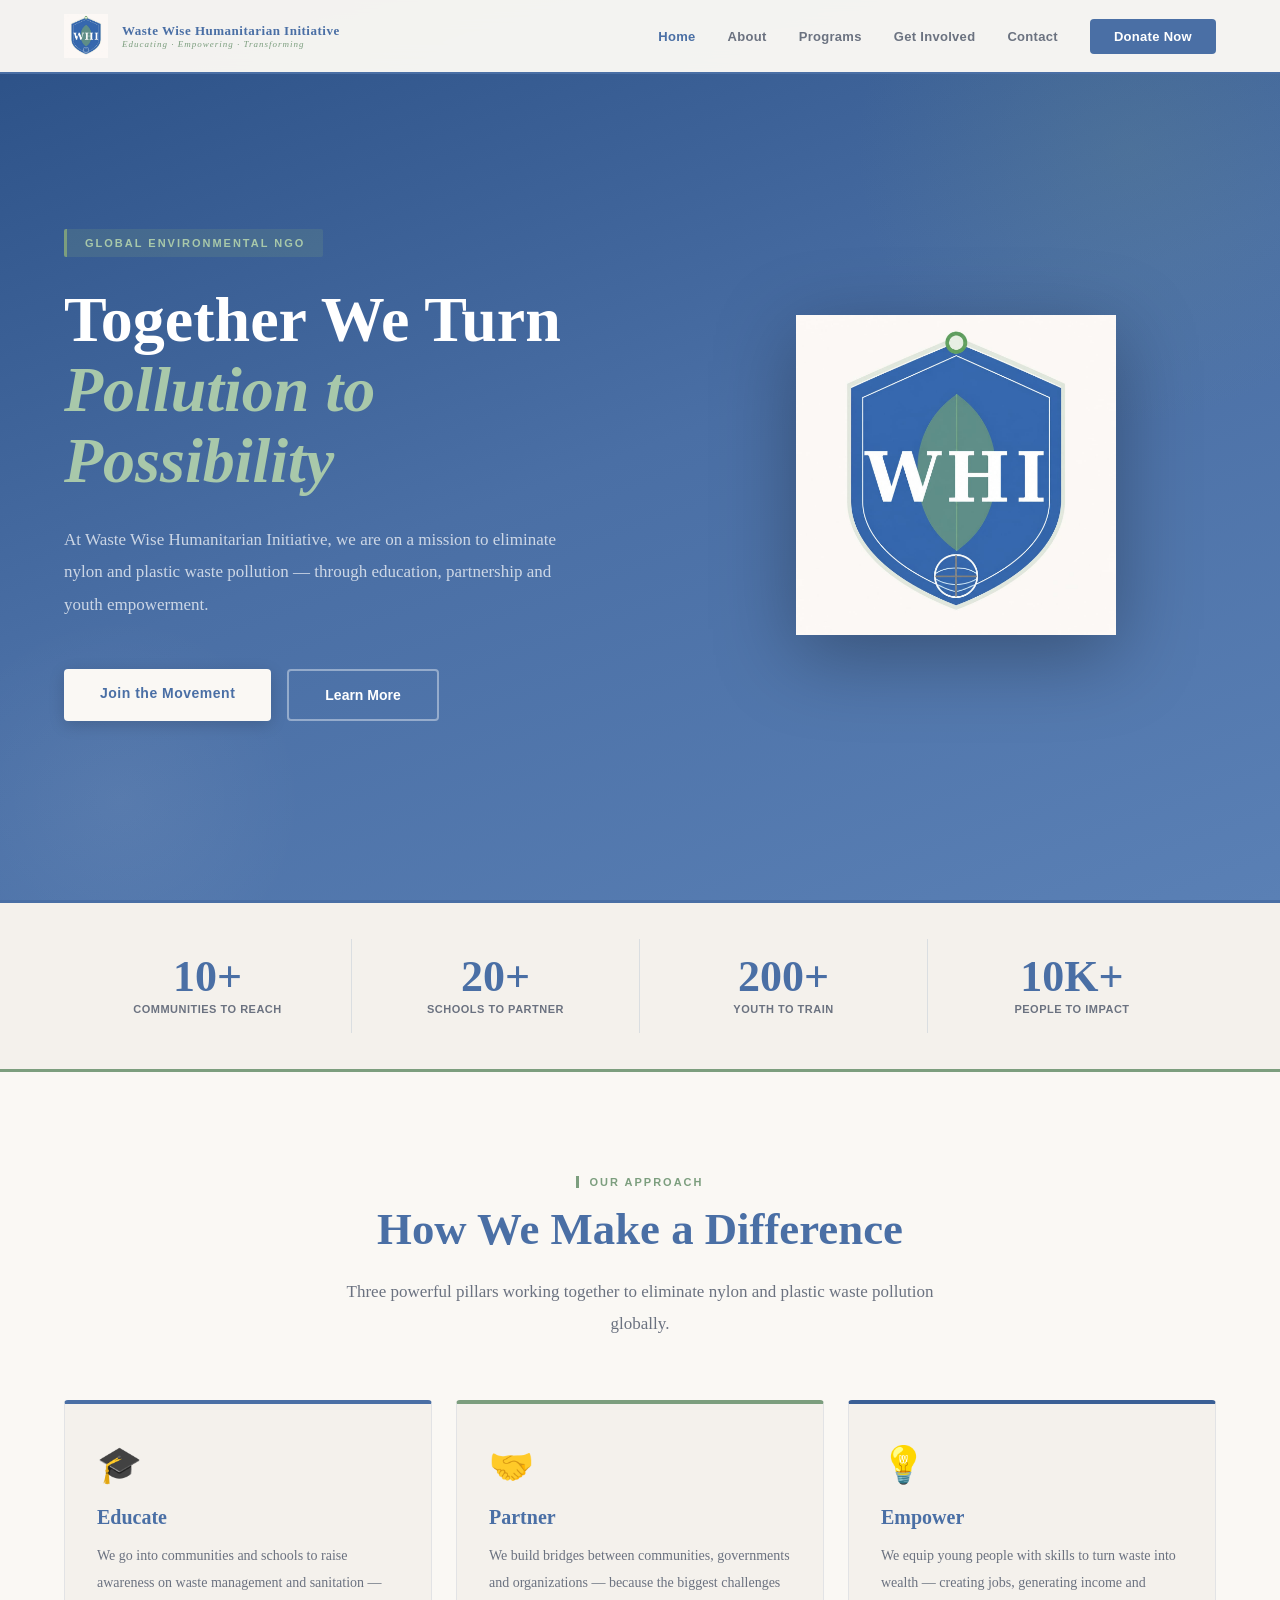
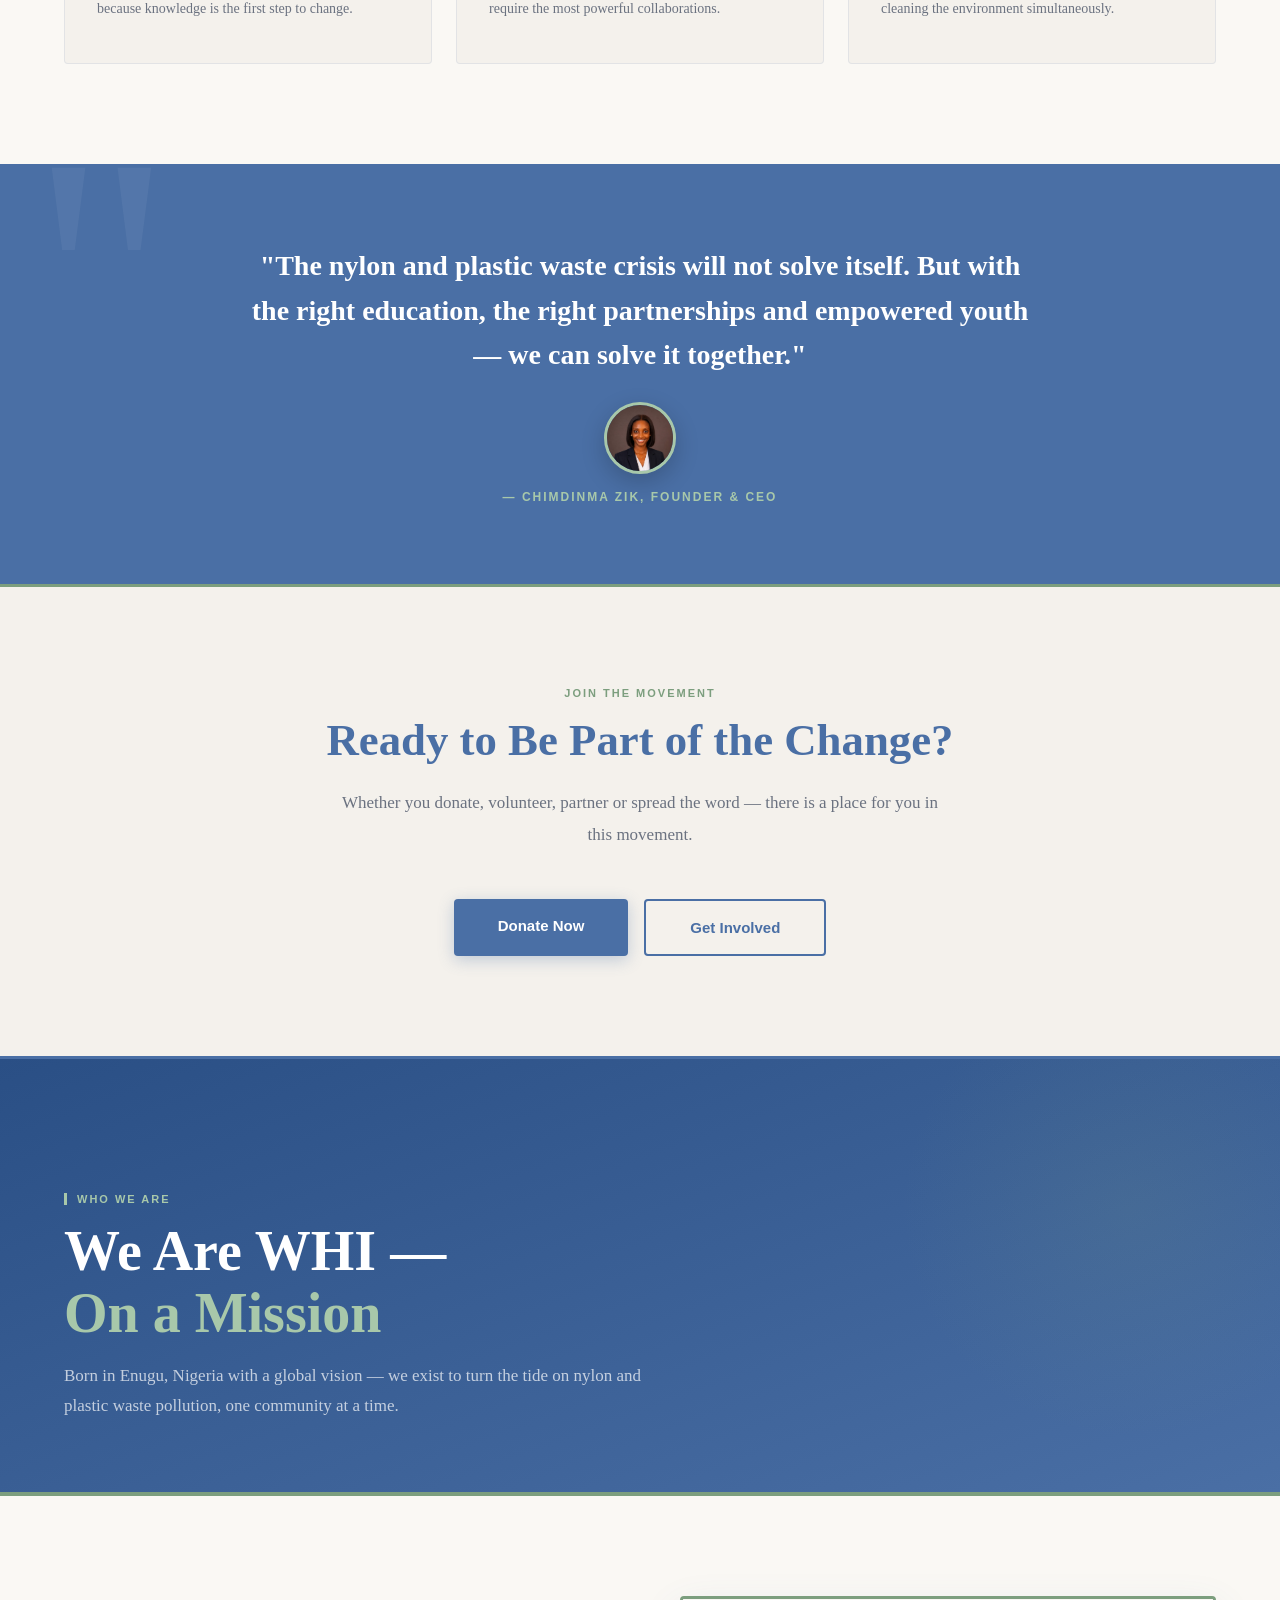
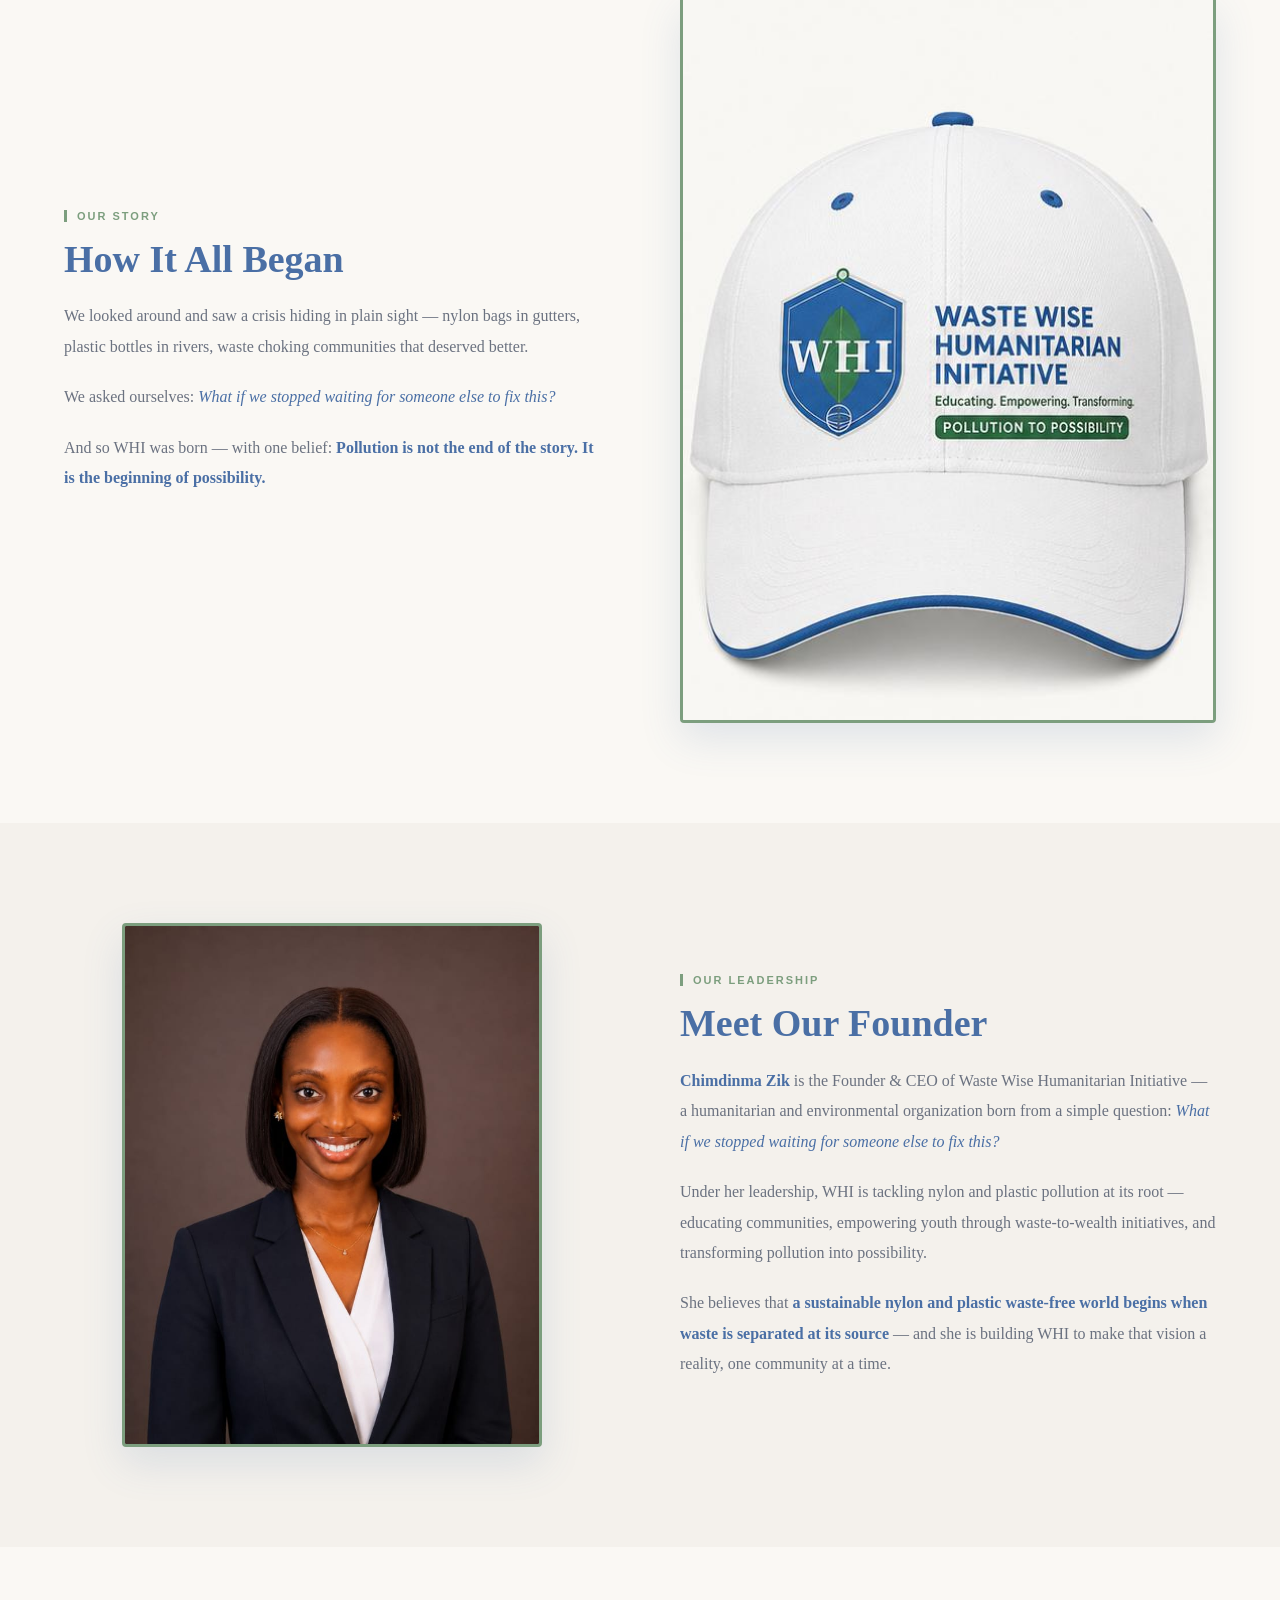
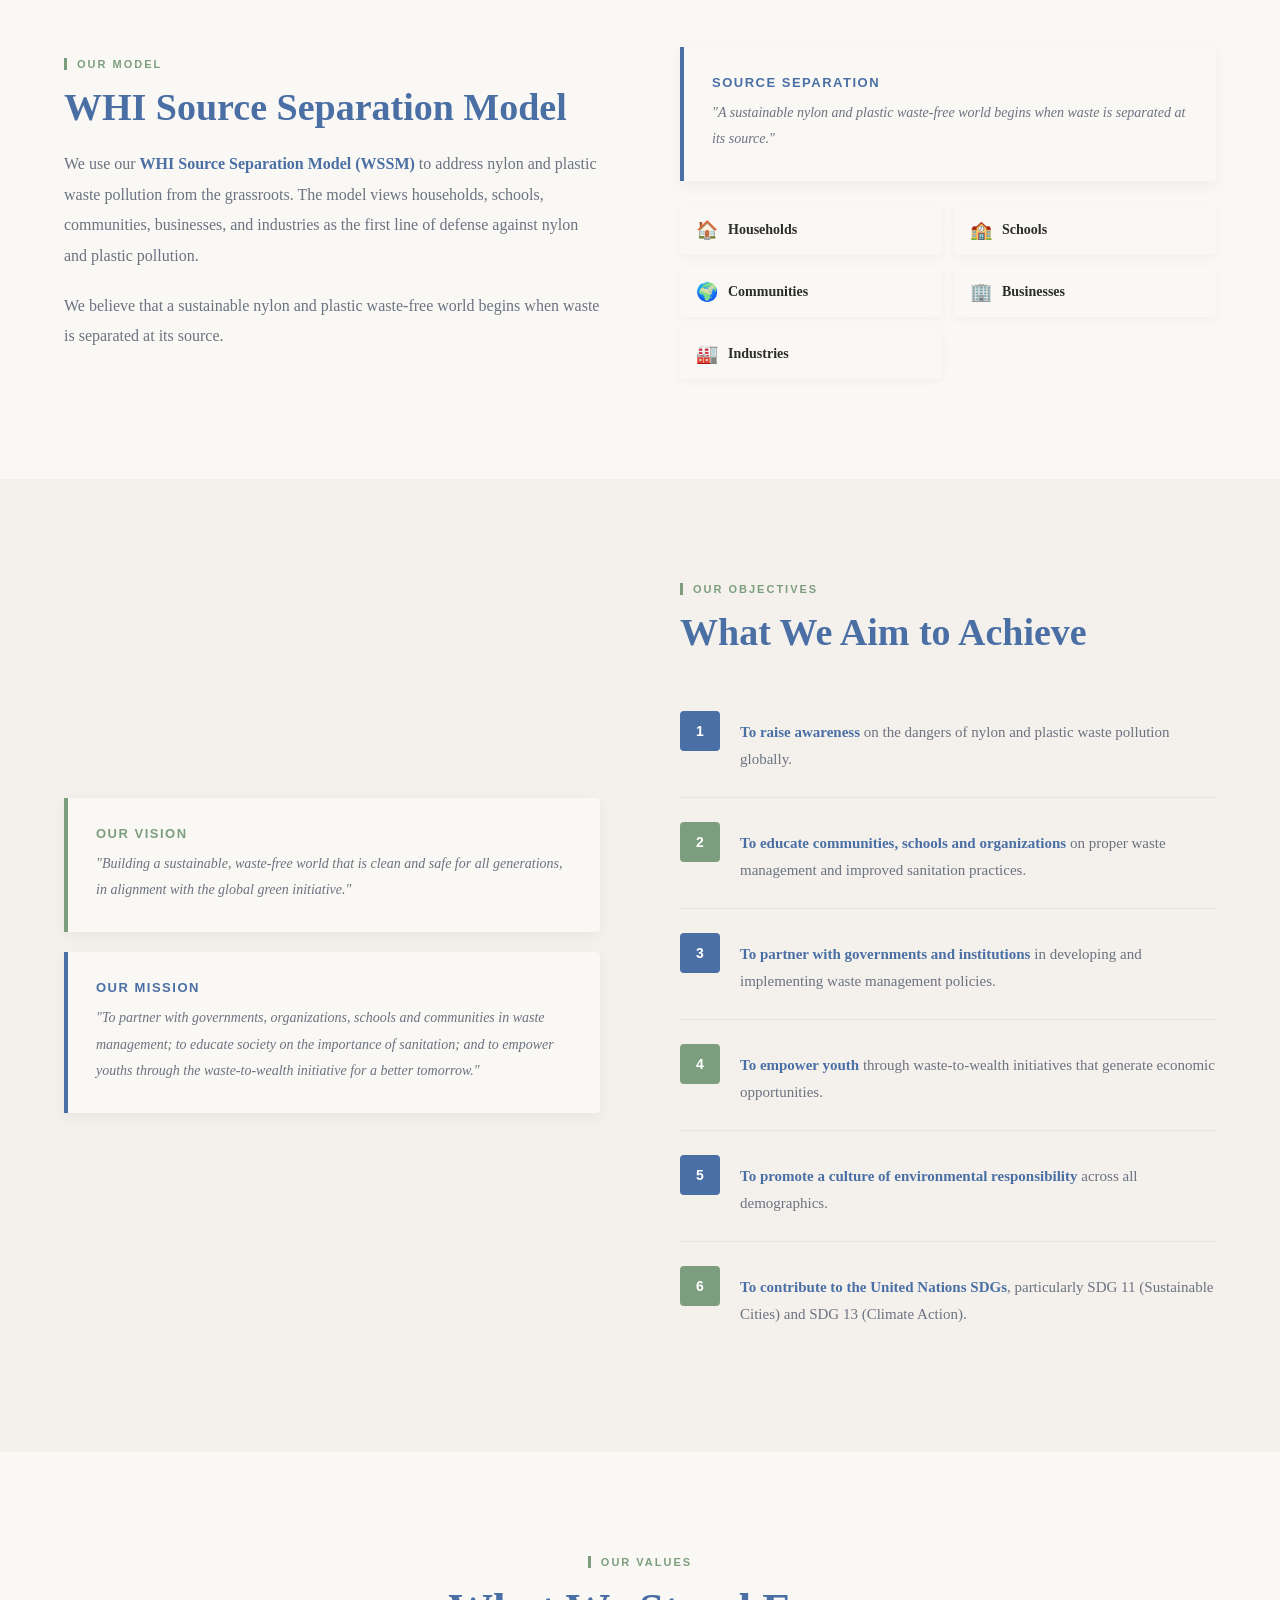
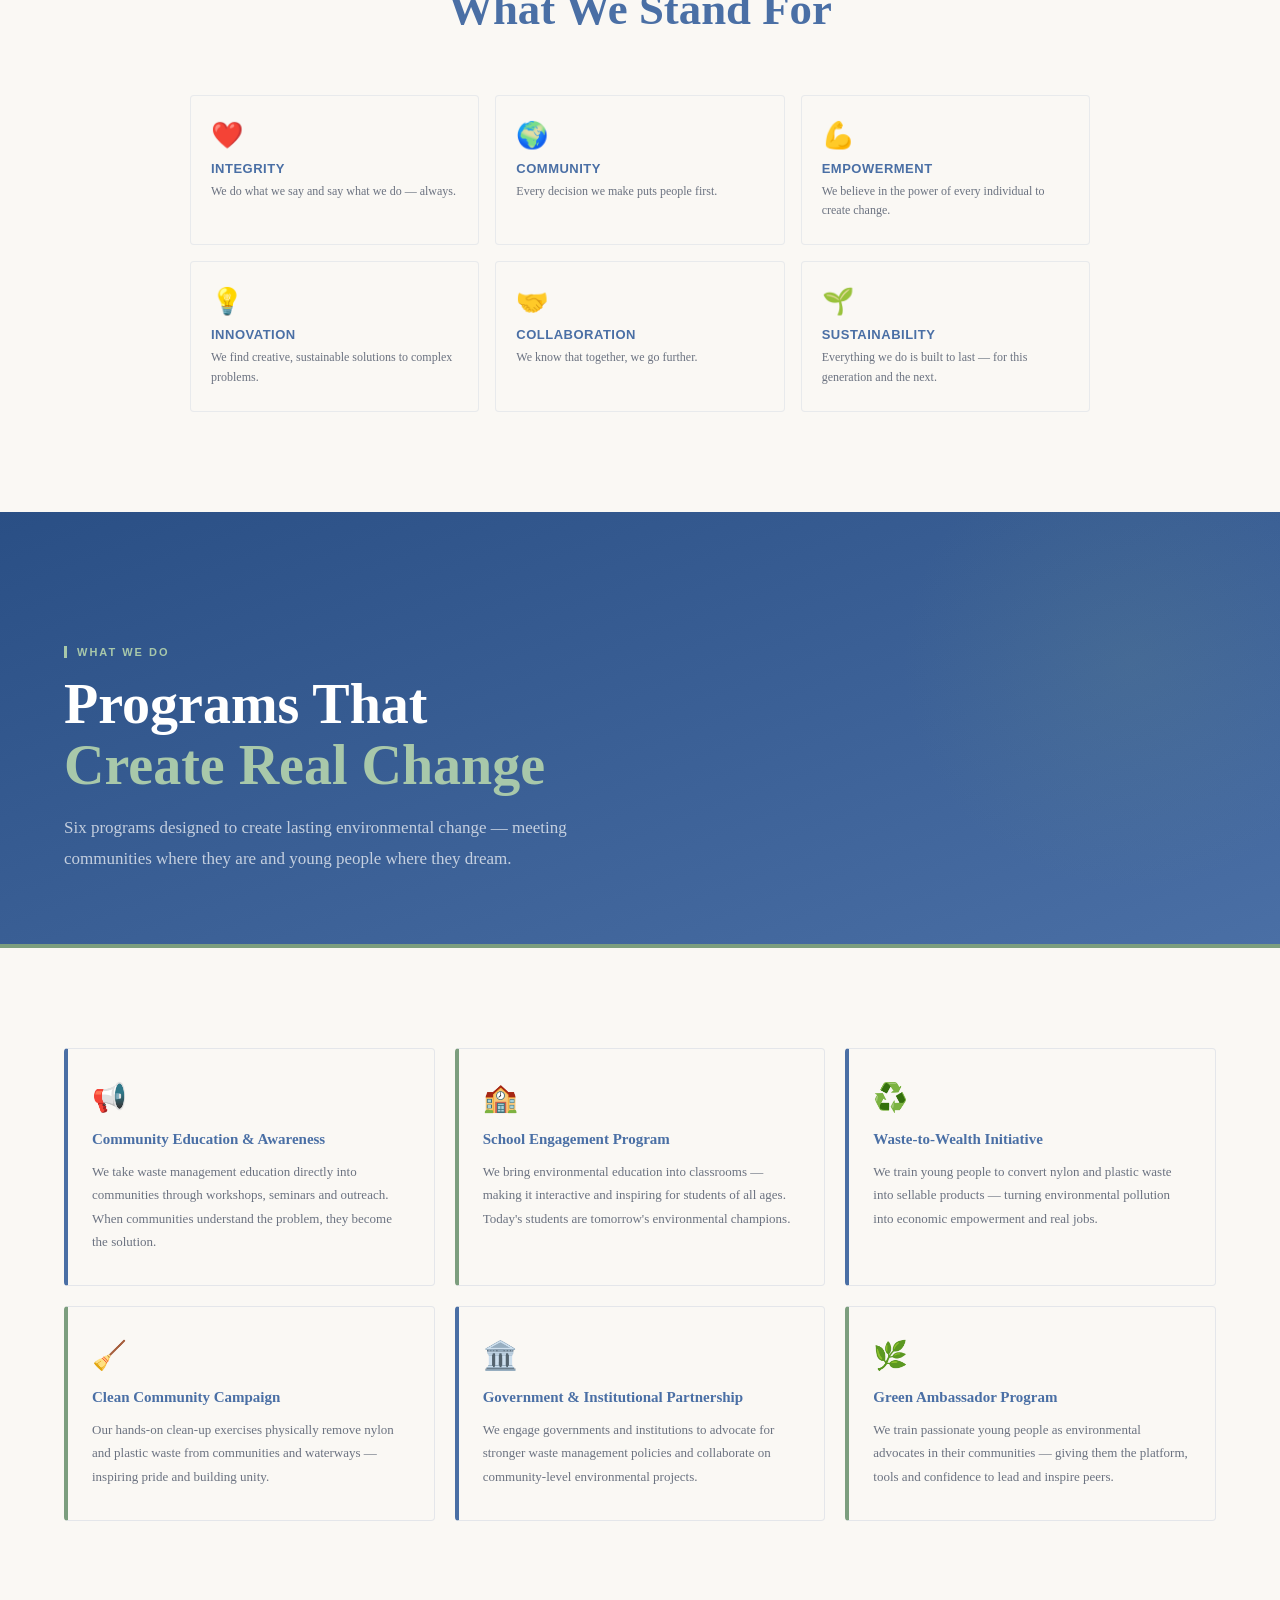
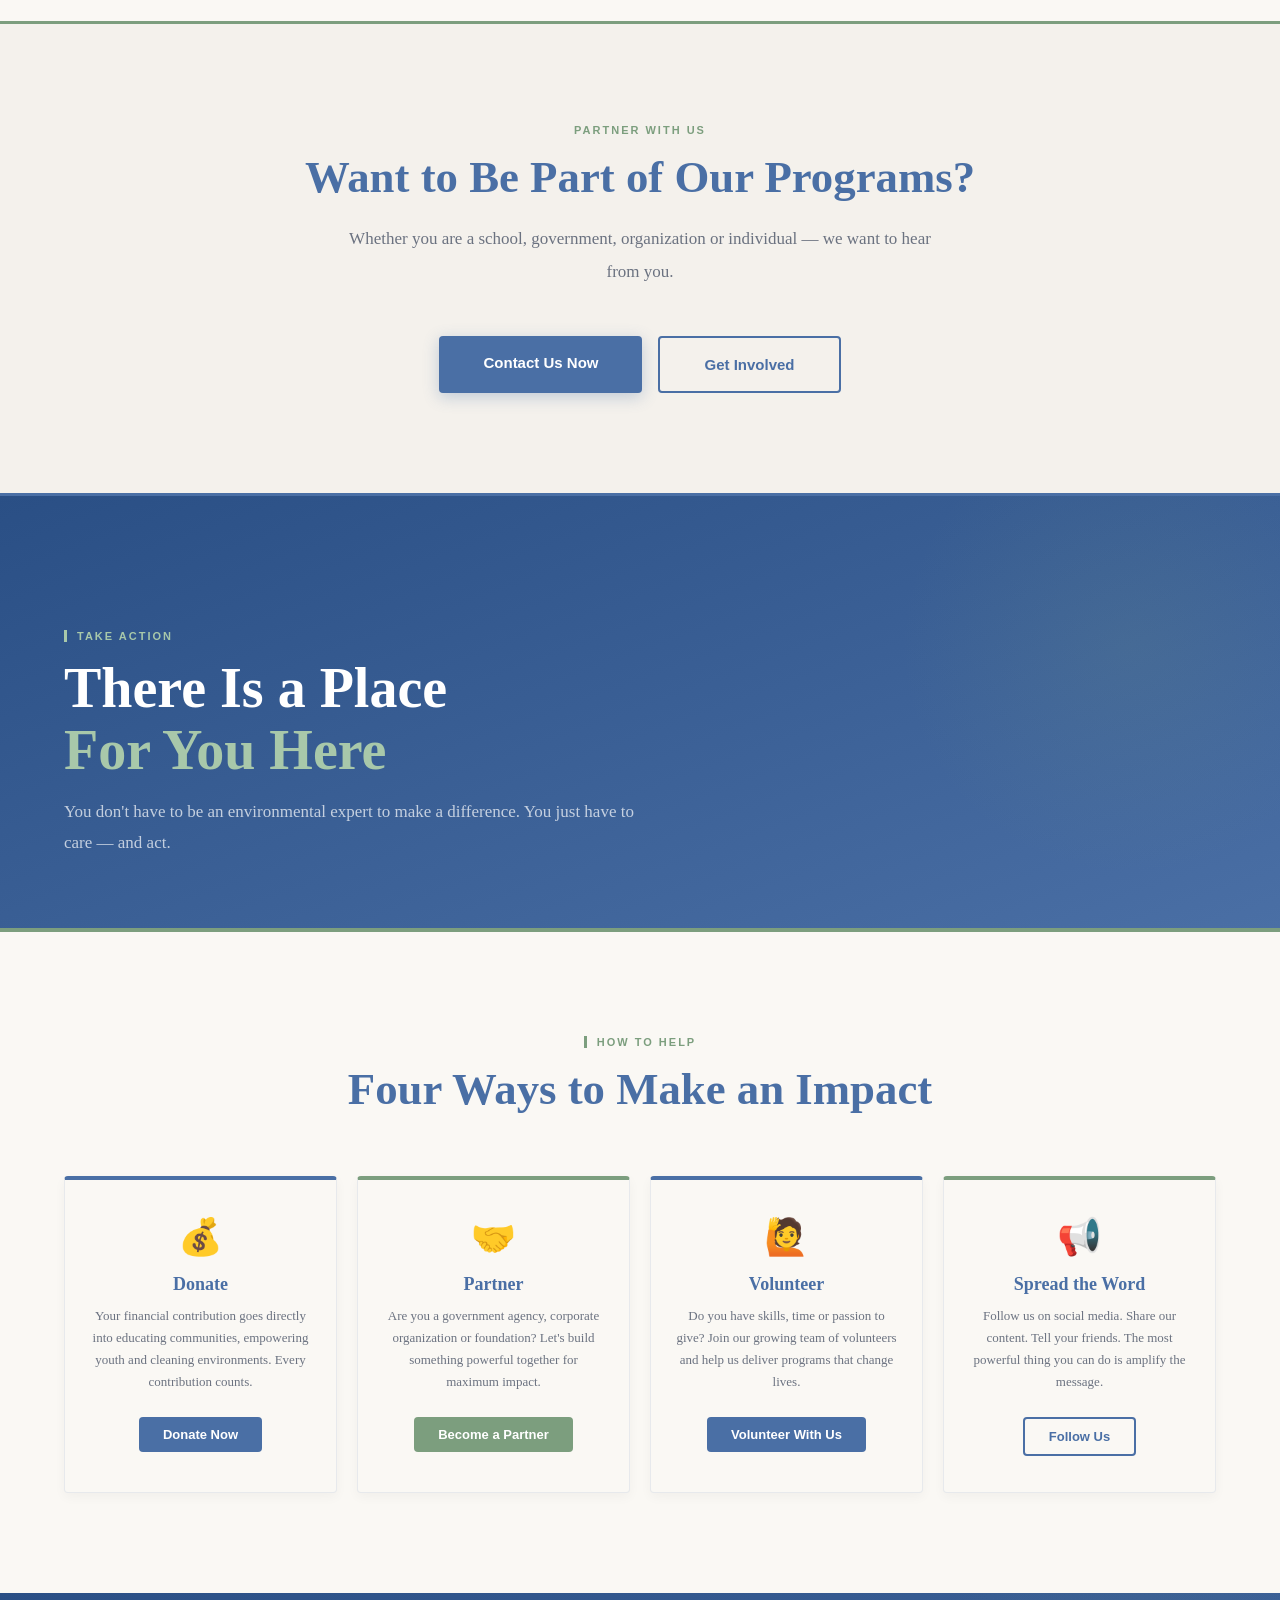
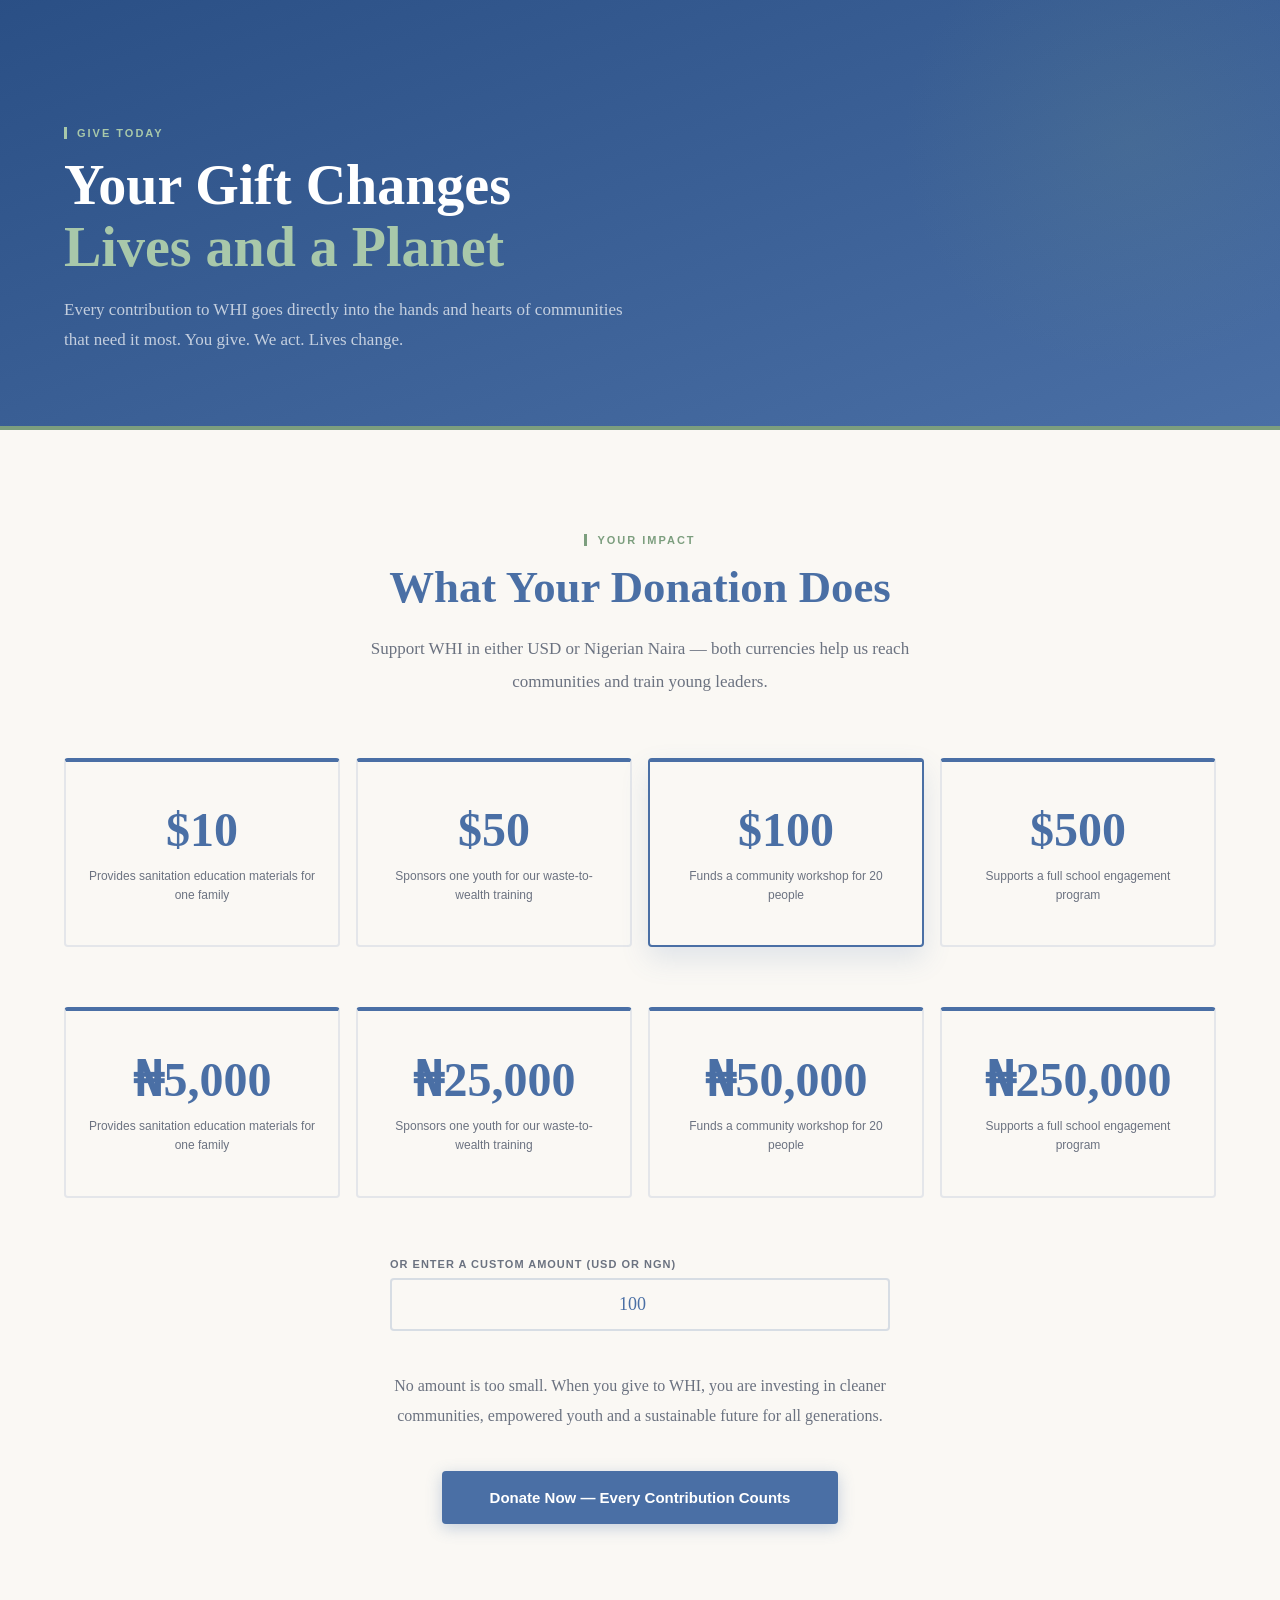
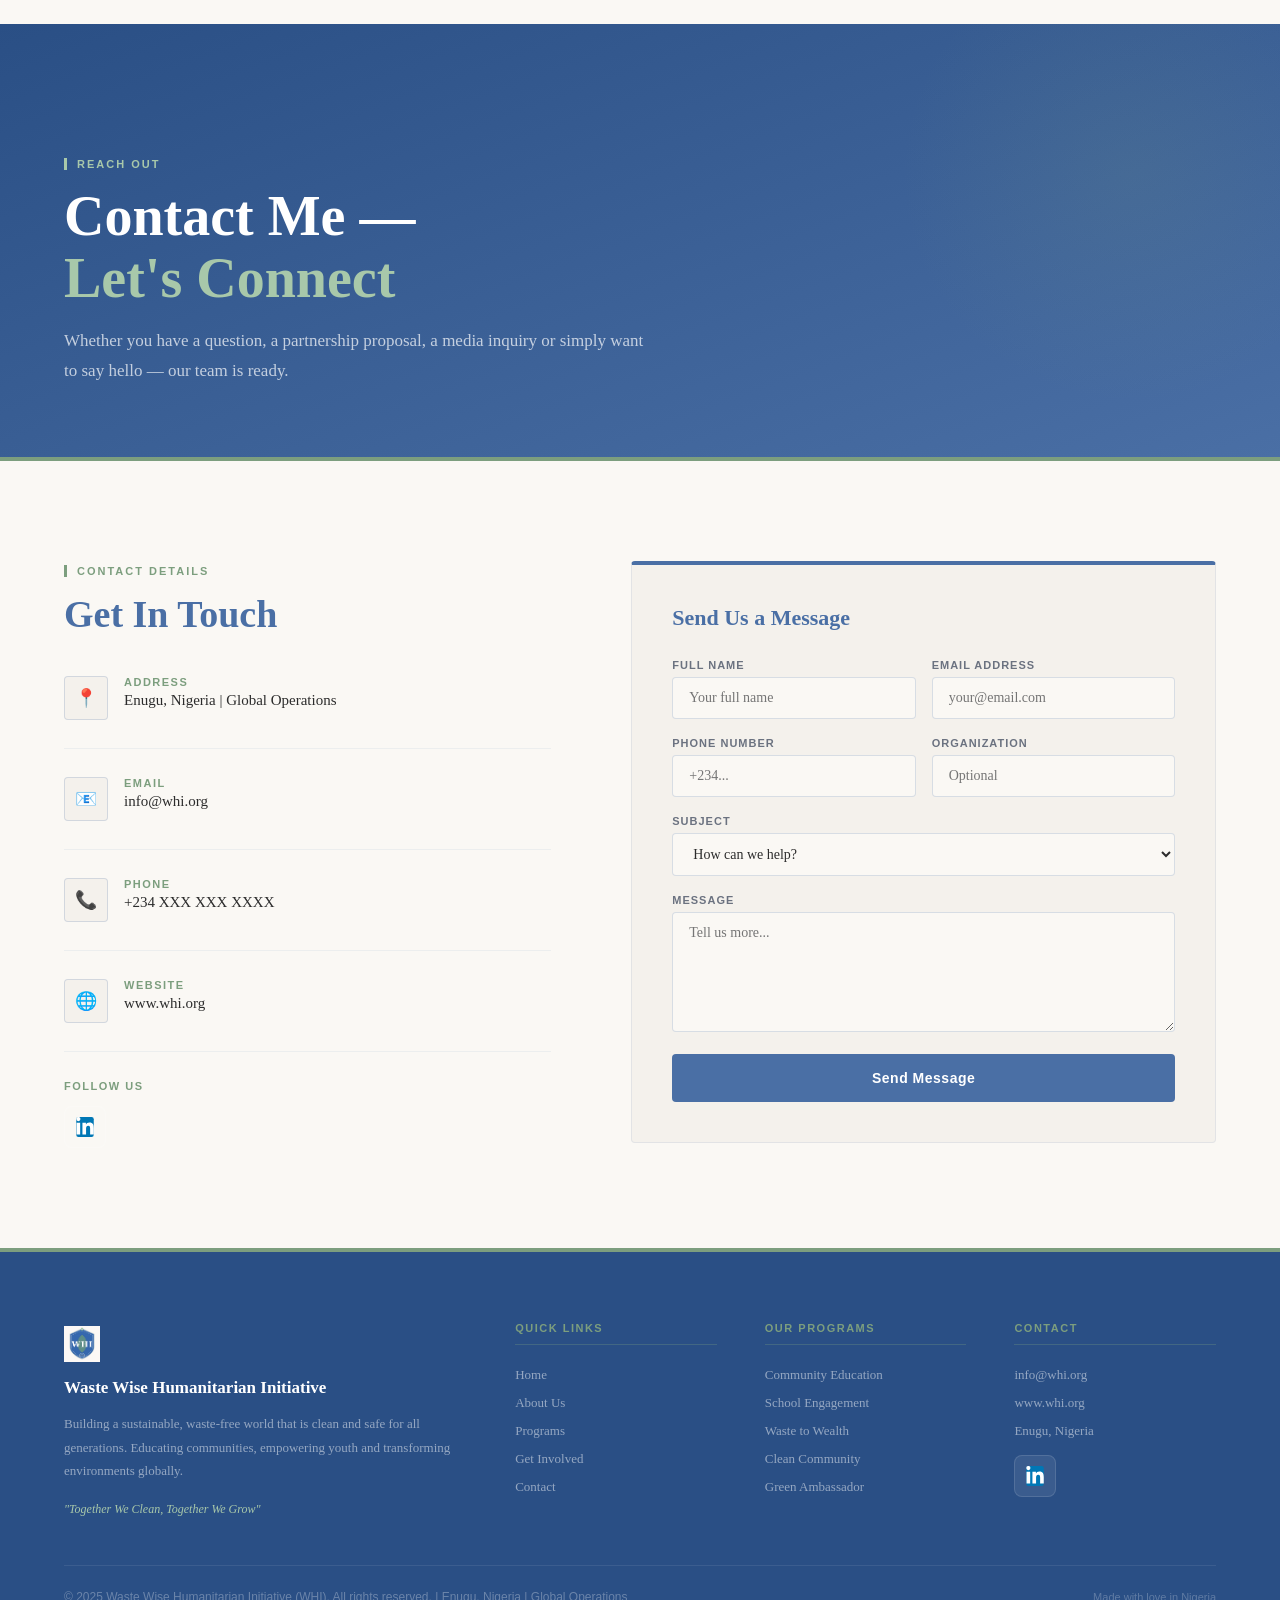
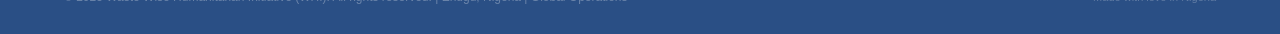
==== commit 3548f59d: "fix: deisign issues" ====
--- a/index.html
+++ b/index.html
@@ -7,6 +7,7 @@
       name="description"
       content="Waste Wise Humanitarian Initiative (WHI) — Educating, empowering and transforming communities to eliminate nylon and plastic waste pollution globally."
     />
+    <link rel="icon" type="image/jpeg" href="assets/images/logo.jpeg" />
     <title>Waste Wise Humanitarian Initiative (WHI)</title>
     <link rel="stylesheet" href="css/styles.css" />
   </head>
@@ -51,8 +52,20 @@
             partnership and youth empowerment.
           </p>
           <div class="hero-buttons">
-            <a href="#get-involved" class="btn-primary">Join the Movement</a>
-            <a href="#about" class="btn-outline">Learn More</a>
+            <a
+              href="https://www.linkedin.com/company/waste-wise-humanitarian-initiative-whi/"
+              class="btn-primary"
+              target="_blank"
+              rel="noopener noreferrer"
+              >Join the Movement</a
+            >
+            <a
+              href="https://www.linkedin.com/company/waste-wise-humanitarian-initiative-whi/"
+              class="btn-outline"
+              target="_blank"
+              rel="noopener noreferrer"
+              >Learn More</a
+            >
           </div>
         </div>
 
@@ -534,7 +547,13 @@
         </p>
         <div class="cta-buttons">
           <a href="#contact" class="btn-cta-primary">Contact Us Now</a>
-          <a href="#get-involved" class="btn-cta-outline">Get Involved</a>
+          <a
+            href="https://www.linkedin.com/company/waste-wise-humanitarian-initiative-whi/"
+            class="btn-cta-outline"
+            target="_blank"
+            rel="noopener noreferrer"
+            >Get Involved</a
+          >
         </div>
       </div>
     </div>
@@ -618,6 +637,10 @@
         <div class="section-header">
           <span class="section-tag">Your Impact</span>
           <h2 class="section-title">What Your Donation Does</h2>
+          <p class="section-sub center" style="margin-bottom: 24px">
+            Support WHI in either USD or Nigerian Naira — both currencies help
+            us reach communities and train young leaders.
+          </p>
         </div>
         <div class="donate-grid">
           <div class="donate-card fade-in">
@@ -646,8 +669,37 @@
           </div>
         </div>
 
+        <div class="donate-grid" style="margin-top: 32px">
+          <div class="donate-card fade-in">
+            <span class="donate-amount">₦5,000</span>
+            <p class="donate-impact">
+              Provides sanitation education materials for one family
+            </p>
+          </div>
+          <div class="donate-card fade-in">
+            <span class="donate-amount">₦25,000</span>
+            <p class="donate-impact">
+              Sponsors one youth for our waste-to-wealth training
+            </p>
+          </div>
+          <div class="donate-card fade-in">
+            <span class="donate-amount">₦50,000</span>
+            <p class="donate-impact">
+              Funds a community workshop for 20 people
+            </p>
+          </div>
+          <div class="donate-card fade-in">
+            <span class="donate-amount">₦250,000</span>
+            <p class="donate-impact">
+              Supports a full school engagement program
+            </p>
+          </div>
+        </div>
+
         <div class="donate-custom">
-          <label for="custom-amount">Or enter a custom amount ($)</label>
+          <label for="custom-amount"
+            >Or enter a custom amount (USD or NGN)</label
+          >
           <input
             type="number"
             id="custom-amount"
@@ -678,7 +730,7 @@
     <div id="contact" class="page-section">
       <div class="inner-hero">
         <span class="section-tag light">Reach Out</span>
-        <h1>Let's Talk —<br /><span>We're Ready</span></h1>
+        <h1>Contact Me —<br /><span>Let's Connect</span></h1>
         <p>
           Whether you have a question, a partnership proposal, a media inquiry
           or simply want to say hello — our team is ready.
@@ -745,24 +797,31 @@
                 aria-label="LinkedIn"
                 target="_blank"
                 rel="noopener noreferrer"
-                >💼</a
               >
-              <a href="#" class="social-link" aria-label="Facebook">📘</a>
-              <a href="#" class="social-link" aria-label="Instagram">📸</a>
-              <a href="#" class="social-link" aria-label="Twitter">🐦</a>
+                <img
+                  src="assets/images/linkedin.svg"
+                  alt="LinkedIn"
+                  class="social-icon"
+                />
+              </a>
             </div>
           </div>
 
           <form
             class="contact-form"
             id="contact-form"
-            action="https://formspree.io/f/mykaekaw"
+            action="https://formspree.io/f/xykaeezk"
             method="POST"
           >
             <input
               type="hidden"
               name="_subject"
               value="WHI website contact form submission"
+            />
+            <input
+              type="hidden"
+              name="_next"
+              value="https://www.whi.org/#contact"
             />
             <h3>Send Us a Message</h3>
             <div class="form-row">
@@ -781,7 +840,7 @@
                 <input
                   type="email"
                   id="email"
-                  name="email"
+                  name="_replyto"
                   placeholder="your@email.com"
                   required
                 />
@@ -885,11 +944,13 @@
               aria-label="LinkedIn"
               target="_blank"
               rel="noopener noreferrer"
-              >💼</a
             >
-            <a href="#" class="social-link" aria-label="Facebook">📘</a>
-            <a href="#" class="social-link" aria-label="Instagram">📸</a>
-            <a href="#" class="social-link" aria-label="Twitter">🐦</a>
+              <img
+                src="assets/images/linkedin.svg"
+                alt="LinkedIn"
+                class="social-icon"
+              />
+            </a>
           </div>
         </div>
       </div>
--- a/css/styles.css
+++ b/css/styles.css
@@ -1,15 +1,15 @@
 :root {
-  --blue: #4A6FA5;
-  --blue-dark: #3A5F95;
-  --blue-deep: #2A4F85;
-  --sage: #7C9E7E;
-  --sage-dark: #5C7E5E;
-  --sage-light: #A8C8AA;
-  --warm: #FAF8F4;
-  --warm-mid: #F4F1EC;
-  --text: #2C2C2C;
-  --grey: #6B7280;
-  --white: #FFFFFF;
+  --blue: #4a6fa5;
+  --blue-dark: #3a5f95;
+  --blue-deep: #2a4f85;
+  --sage: #7c9e7e;
+  --sage-dark: #5c7e5e;
+  --sage-light: #a8c8aa;
+  --warm: #faf8f4;
+  --warm-mid: #f4f1ec;
+  --text: #2c2c2c;
+  --grey: #6b7280;
+  --white: #ffffff;
 }
 
 * {
@@ -159,7 +159,12 @@
 /* ── HERO ── */
 .hero {
   min-height: 100vh;
-  background: linear-gradient(160deg, var(--blue-deep) 0%, var(--blue) 50%, #5A80B5 100%);
+  background: linear-gradient(
+    160deg,
+    var(--blue-deep) 0%,
+    var(--blue) 50%,
+    #5a80b5 100%
+  );
   padding: 130px 5% 80px;
   display: grid;
   grid-template-columns: 1.1fr 1fr;
@@ -170,24 +175,32 @@
 }
 
 .hero::before {
-  content: '';
+  content: "";
   position: absolute;
   top: -150px;
   right: -150px;
   width: 600px;
   height: 600px;
-  background: radial-gradient(circle, rgba(124, 158, 126, 0.15) 0%, transparent 65%);
+  background: radial-gradient(
+    circle,
+    rgba(124, 158, 126, 0.15) 0%,
+    transparent 65%
+  );
   border-radius: 50%;
 }
 
 .hero::after {
-  content: '';
+  content: "";
   position: absolute;
   bottom: -100px;
   left: -80px;
   width: 400px;
   height: 400px;
-  background: radial-gradient(circle, rgba(250, 248, 244, 0.06) 0%, transparent 65%);
+  background: radial-gradient(
+    circle,
+    rgba(250, 248, 244, 0.06) 0%,
+    transparent 65%
+  );
   border-radius: 50%;
 }
 
@@ -298,8 +311,13 @@
 }
 
 @keyframes float {
-  0%, 100% { transform: translateY(0); }
-  50% { transform: translateY(-18px); }
+  0%,
+  100% {
+    transform: translateY(0);
+  }
+  50% {
+    transform: translateY(-18px);
+  }
 }
 
 /* ── STATS STRIP ── */
@@ -346,8 +364,12 @@
   padding: 100px 5%;
 }
 
-.section-warm { background: var(--warm); }
-.section-mid { background: var(--warm-mid); }
+.section-warm {
+  background: var(--warm);
+}
+.section-mid {
+  background: var(--warm-mid);
+}
 
 .section-header {
   text-align: center;
@@ -390,7 +412,9 @@
   color: var(--blue);
 }
 
-.section-title.white { color: white; }
+.section-title.white {
+  color: white;
+}
 
 .section-sub {
   font-size: 17px;
@@ -403,7 +427,9 @@
   margin: 0 auto;
 }
 
-.section-sub.white { color: rgba(255, 255, 255, 0.75); }
+.section-sub.white {
+  color: rgba(255, 255, 255, 0.75);
+}
 
 /* ── PILLARS ── */
 .pillars-grid {
@@ -421,8 +447,12 @@
   border-top: 4px solid var(--blue);
 }
 
-.pillar-card:nth-child(2) { border-top-color: var(--sage); }
-.pillar-card:nth-child(3) { border-top-color: var(--blue-dark); }
+.pillar-card:nth-child(2) {
+  border-top-color: var(--sage);
+}
+.pillar-card:nth-child(3) {
+  border-top-color: var(--blue-dark);
+}
 
 .pillar-card:hover {
   transform: translateY(-6px);
@@ -464,7 +494,9 @@
   border-left: 4px solid var(--blue);
 }
 
-.program-card:nth-child(even) { border-left-color: var(--sage); }
+.program-card:nth-child(even) {
+  border-left-color: var(--sage);
+}
 
 .program-card:hover {
   transform: translateY(-4px);
@@ -520,6 +552,12 @@
   overflow: hidden;
   box-shadow: 0 16px 40px rgba(74, 111, 165, 0.15);
   border: 3px solid var(--sage);
+}
+
+.founder-image {
+  max-width: 420px;
+  margin-left: auto;
+  margin-right: auto;
 }
 
 .about-image img,
@@ -544,7 +582,9 @@
   box-shadow: 0 4px 16px rgba(0, 0, 0, 0.05);
 }
 
-.about-card.blue { border-left-color: var(--blue); }
+.about-card.blue {
+  border-left-color: var(--blue);
+}
 
 .about-card h3 {
   font-size: 13px;
@@ -556,7 +596,9 @@
   font-family: Arial, sans-serif;
 }
 
-.about-card.blue h3 { color: var(--blue); }
+.about-card.blue h3 {
+  color: var(--blue);
+}
 
 .about-card p {
   font-size: 14px;
@@ -622,7 +664,9 @@
   font-size: 14px;
 }
 
-.objective-num.sage { background: var(--sage); }
+.objective-num.sage {
+  background: var(--sage);
+}
 
 .objective-text {
   font-size: 15px;
@@ -698,7 +742,9 @@
   box-shadow: 0 4px 12px rgba(0, 0, 0, 0.04);
 }
 
-.involved-card:nth-child(even) { border-top-color: var(--sage); }
+.involved-card:nth-child(even) {
+  border-top-color: var(--sage);
+}
 
 .involved-card:hover {
   transform: translateY(-4px);
@@ -738,10 +784,22 @@
   cursor: pointer;
 }
 
-.btn-blue { background: var(--blue); color: white; }
-.btn-blue:hover { background: var(--blue-dark); transform: translateY(-2px); }
-.btn-sage { background: var(--sage); color: white; }
-.btn-sage:hover { background: var(--sage-dark); transform: translateY(-2px); }
+.btn-blue {
+  background: var(--blue);
+  color: white;
+}
+.btn-blue:hover {
+  background: var(--blue-dark);
+  transform: translateY(-2px);
+}
+.btn-sage {
+  background: var(--sage);
+  color: white;
+}
+.btn-sage:hover {
+  background: var(--sage-dark);
+  transform: translateY(-2px);
+}
 .btn-outline-blue {
   background: transparent;
   color: var(--blue);
@@ -987,6 +1045,13 @@
   justify-content: center;
   font-size: 18px;
   flex-shrink: 0;
+  overflow: hidden;
+}
+
+.contact-icon-img {
+  width: 24px;
+  height: 24px;
+  object-fit: contain;
 }
 
 .contact-detail h4 {
@@ -1131,13 +1196,17 @@
 }
 
 .inner-hero::before {
-  content: '';
+  content: "";
   position: absolute;
   top: -100px;
   right: -100px;
   width: 500px;
   height: 500px;
-  background: radial-gradient(circle, rgba(124, 158, 126, 0.12) 0%, transparent 65%);
+  background: radial-gradient(
+    circle,
+    rgba(124, 158, 126, 0.12) 0%,
+    transparent 65%
+  );
   border-radius: 50%;
 }
 
@@ -1246,17 +1315,22 @@
 }
 
 .social-link {
-  width: 36px;
-  height: 36px;
+  width: 42px;
+  height: 42px;
   background: rgba(255, 255, 255, 0.08);
   border: 1px solid rgba(255, 255, 255, 0.12);
-  border-radius: 4px;
+  border-radius: 8px;
   display: flex;
   align-items: center;
   justify-content: center;
-  font-size: 16px;
   text-decoration: none;
   transition: all 0.3s;
+}
+
+.social-icon {
+  width: 20px;
+  height: 20px;
+  display: block;
 }
 
 .social-link:hover {
@@ -1290,7 +1364,9 @@
 .fade-in {
   opacity: 0;
   transform: translateY(24px);
-  transition: opacity 0.6s ease, transform 0.6s ease;
+  transition:
+    opacity 0.6s ease,
+    transform 0.6s ease;
 }
 
 .fade-in.visible {
